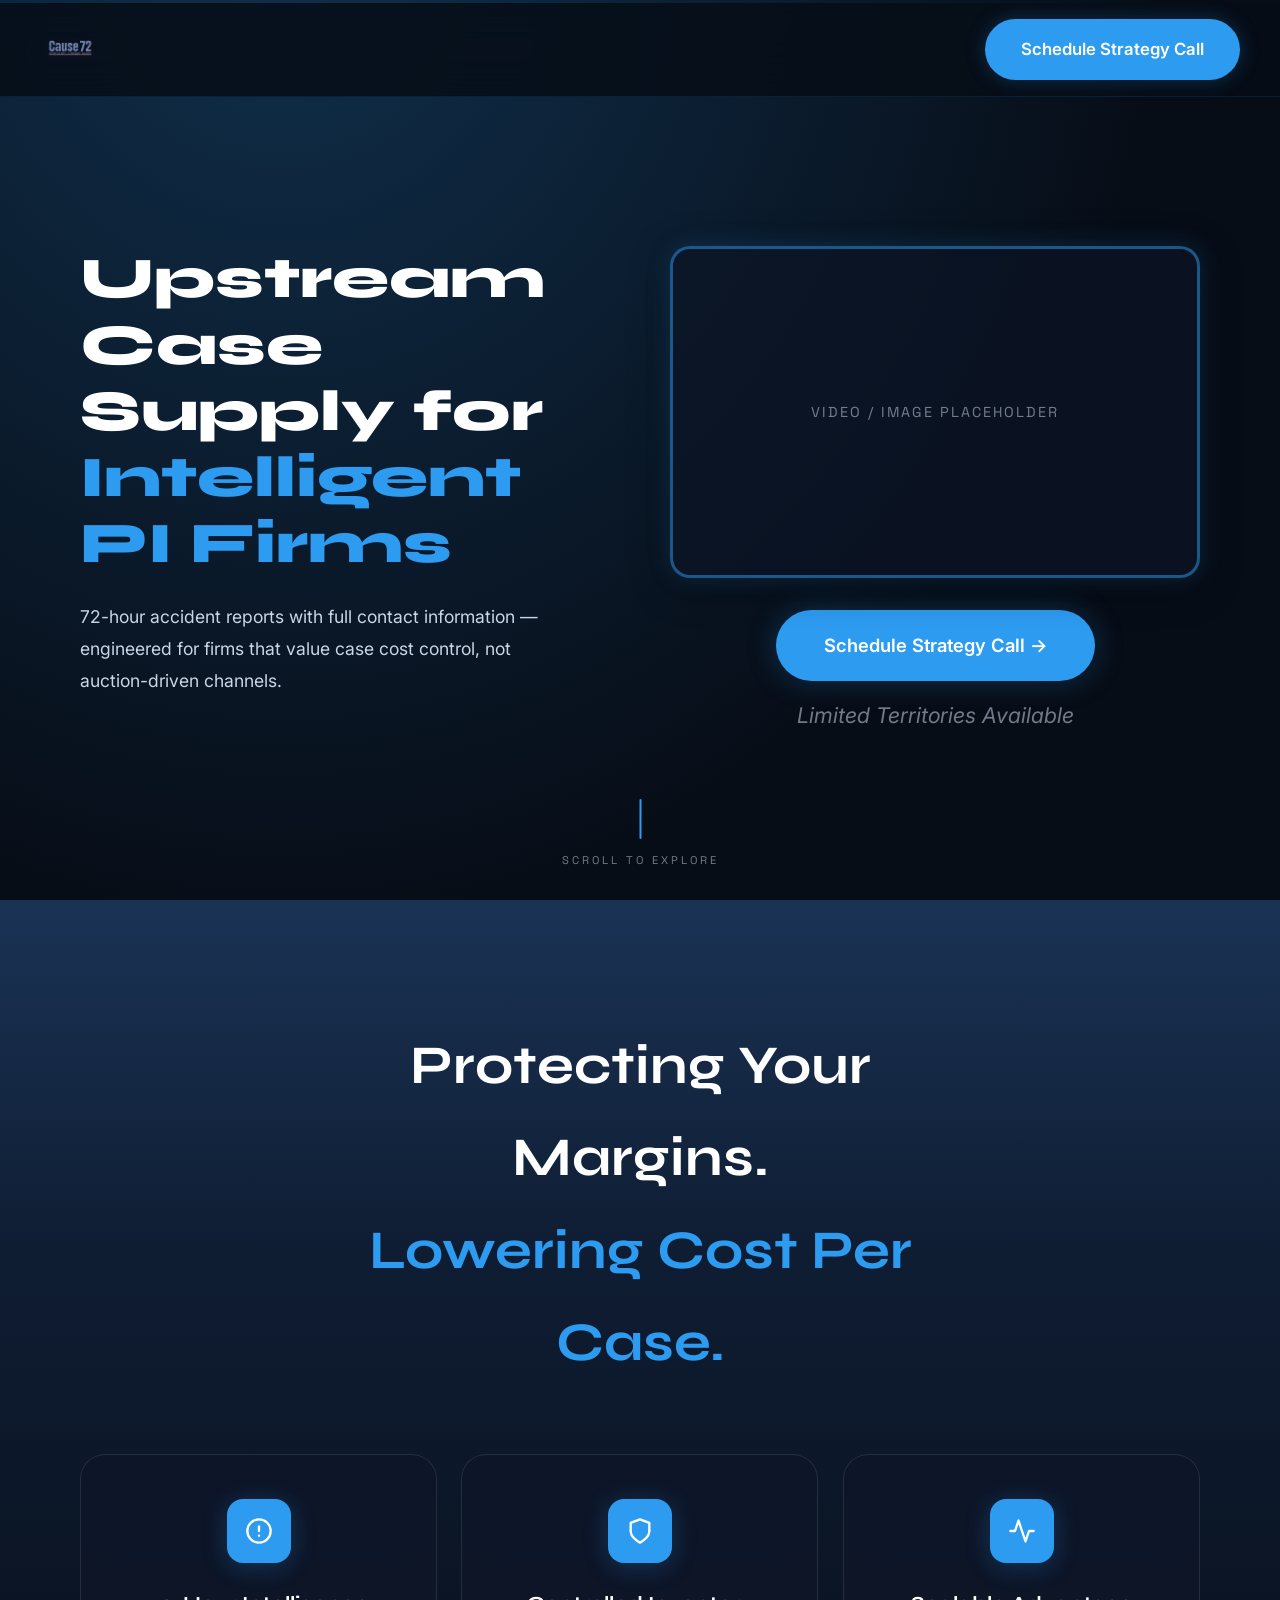
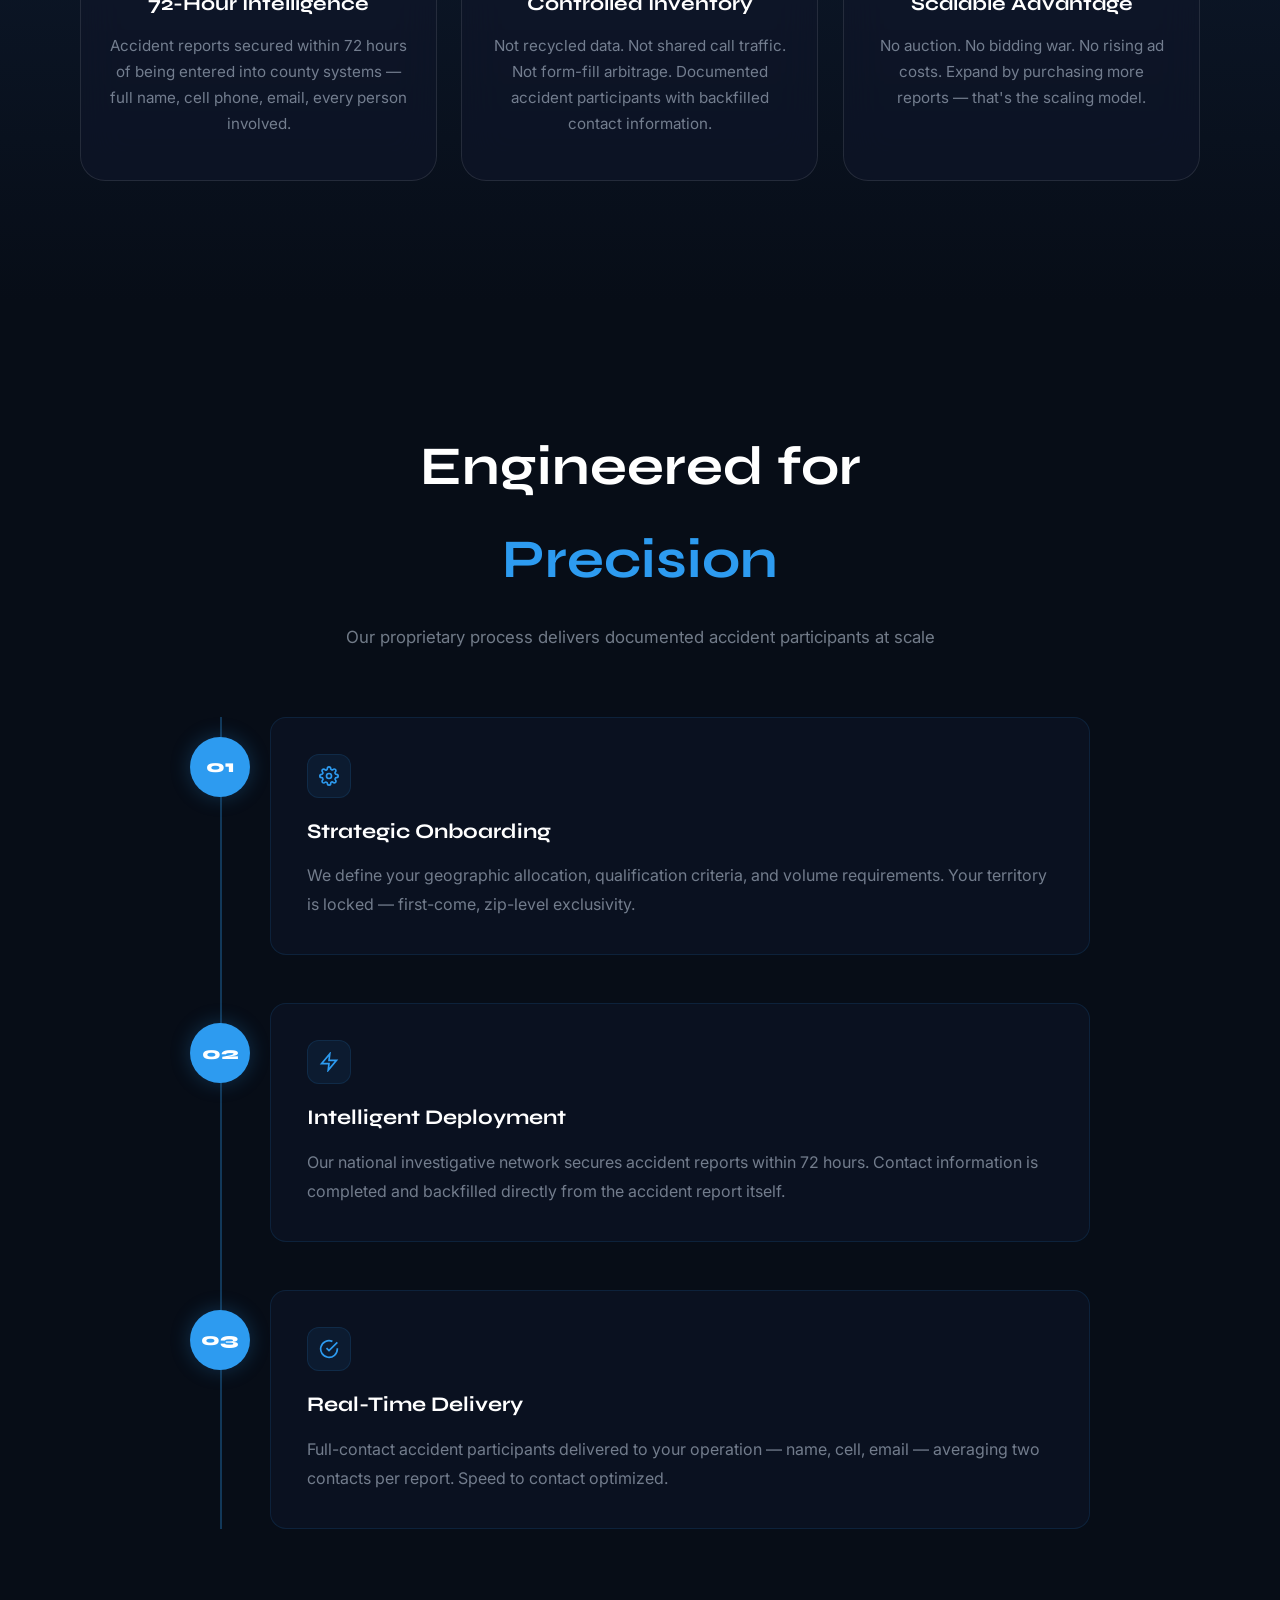
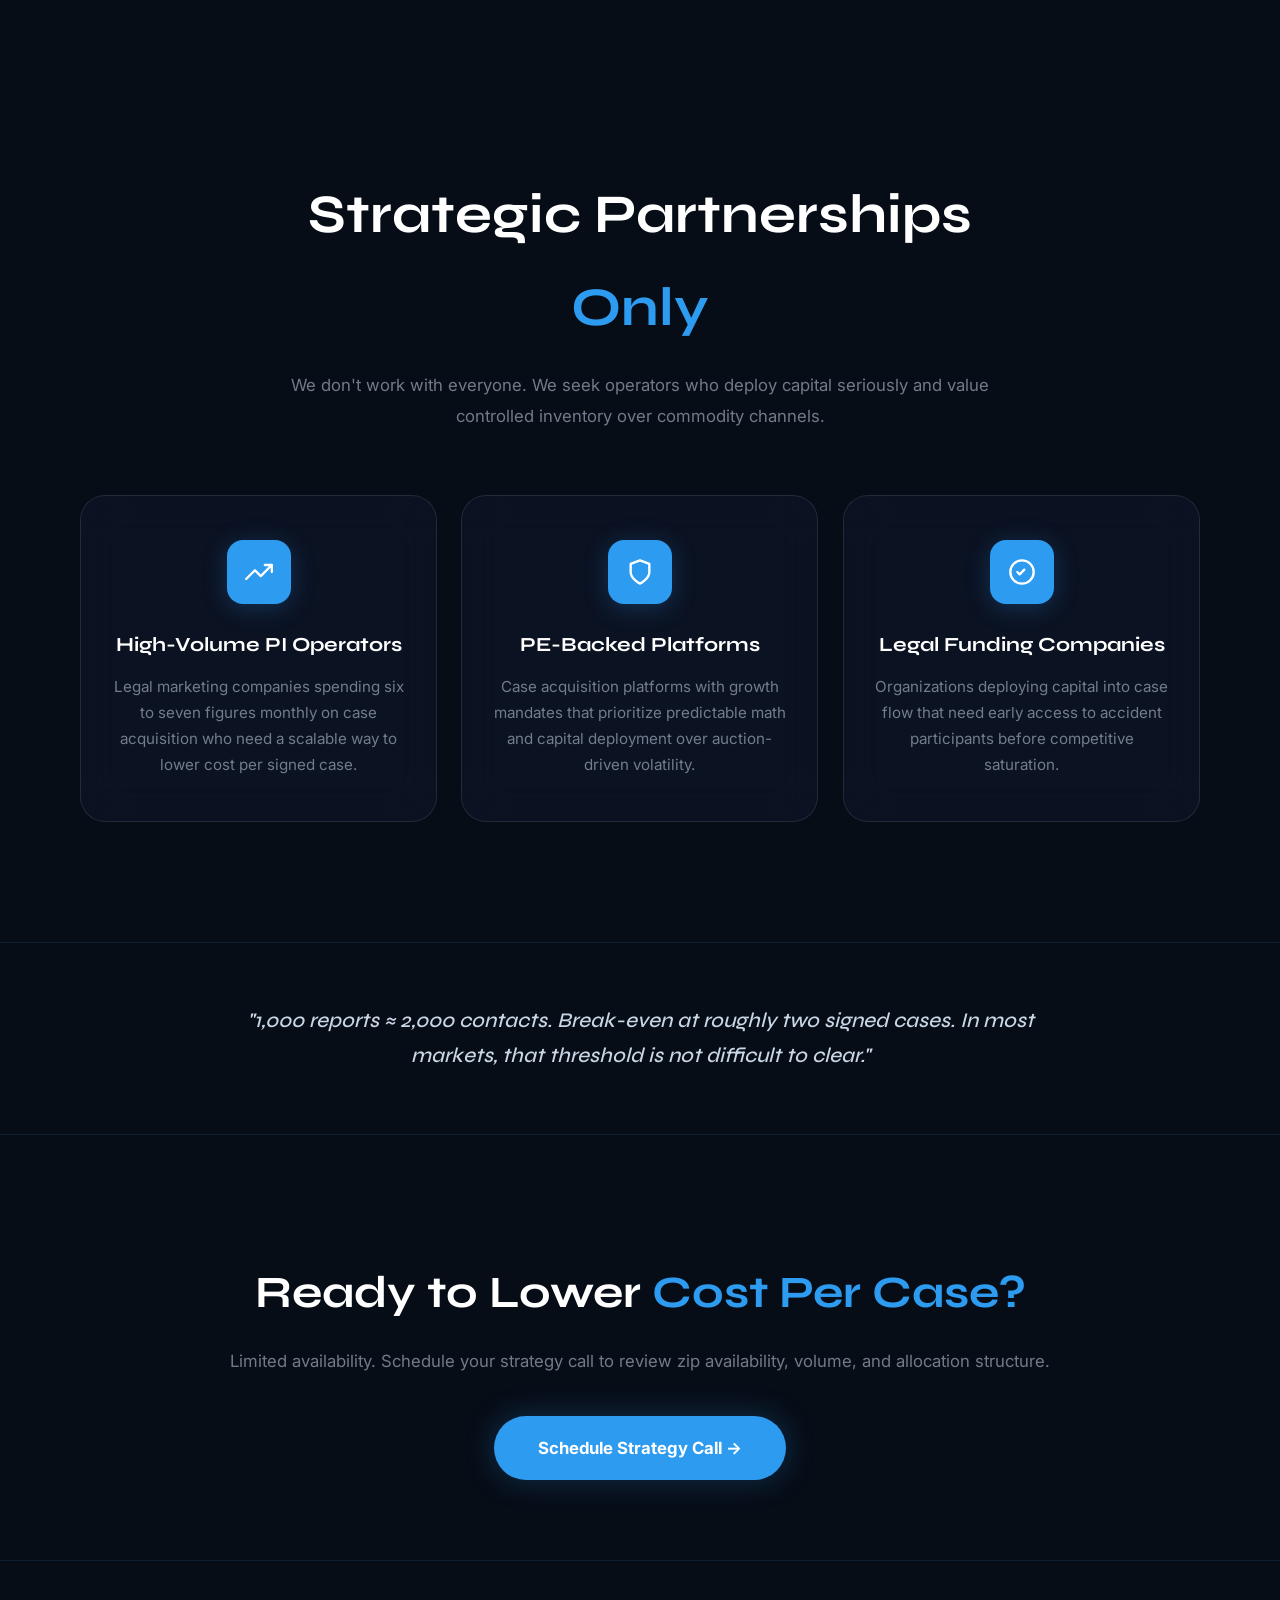
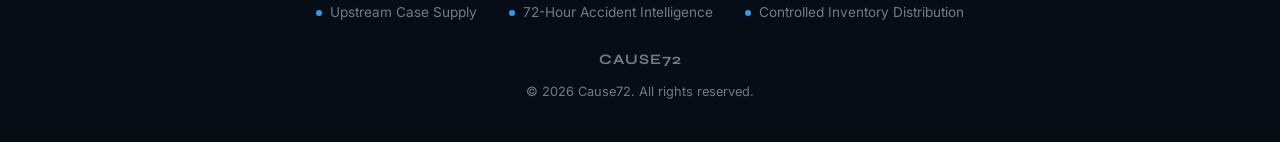
==== index.html @ 2e26ff83 "Fix tilt on all cards: delay RAF until fade-up completes, kill CSS transform transition" ====
<!DOCTYPE html>
<html lang="en">

<head>
    <meta charset="UTF-8">
    <meta name="viewport" content="width=device-width, initial-scale=1.0">
    <title>Cause72 | Upstream Case Supply — 72-Hour Accident Intelligence</title>
    <meta name="description"
        content="Lower your cost per case. Cause72 provides 72-hour accident reports with full contact information at scale for high-volume PI operators.">
    <link rel="preconnect" href="https://fonts.googleapis.com">
    <link rel="preconnect" href="https://fonts.gstatic.com" crossorigin>
    <link rel="stylesheet" href="styles.css?v=20260227c">
</head>

<body>

    <!-- Scroll Progress Bar -->
    <div id="scroll-progress-bar"></div>

    <!-- ═══  NAVIGATION  ═══ -->
    <nav class="navbar">
        <a href="#" class="nav-brand">
            <img src="assets/logo/cause72-logo.png" alt="Cause72">
        </a>
        <a href="#schedule" class="nav-cta-btn">Schedule Strategy Call</a>
    </nav>


    <!-- ═══  HERO  ═══ -->
    <section class="hero">
        <div class="container">
            <div class="hero-grid fade-up">
                <div class="hero-text">
                    <h1>Upstream Case Supply for<br><span class="accent">Intelligent PI Firms</span></h1>
                    <p class="subtitle">
                        72-hour accident reports with full contact information — engineered for firms that value case
                        cost control, not auction-driven channels.
                    </p>
                </div>
                <div class="hero-right">
                    <div class="hero-media">
                        <span class="placeholder-text">Video / Image Placeholder</span>
                    </div>
                    <div style="text-align: center; margin-top: 32px;">
                        <a href="#schedule" class="nav-cta-btn"
                            style="font-size: 1.15rem; padding: 20px 48px; box-shadow: 0 0 30px var(--accent-glow);">Schedule
                            Strategy Call →</a>
                        <p style="margin-top: 16px; font-style: italic; color: var(--text-muted); font-size: 1.35rem;">
                            Limited Territories Available</p>
                    </div>
                </div>
            </div>
        </div>

        <!-- Scroll to Explore -->
        <div class="scroll-indicator">
            <div class="scroll-line"></div>
            <span class="scroll-text">Scroll to explore</span>
        </div>
    </section>


    <!-- ═══  VALUE PROPS — 3 CARDS  ═══ -->
    <div class="fullSection section-gradient">
        <div class="container">
            <div class="section-header fade-up">
                <h2>Protecting Your Margins.<br><span class="accent">Lowering Cost Per Case.</span></h2>
            </div>

            <div class="features-grid">
                <div class="feature-card fade-up">
                    <div class="icon-box">
                        <svg width="28" height="28" viewBox="0 0 24 24" fill="none" stroke="currentColor"
                            stroke-width="2" stroke-linecap="round" stroke-linejoin="round">
                            <circle cx="12" cy="12" r="10" />
                            <line x1="12" y1="8" x2="12" y2="12" />
                            <line x1="12" y1="16" x2="12.01" y2="16" />
                        </svg>
                    </div>
                    <h3>72-Hour Intelligence</h3>
                    <p>Accident reports secured within 72 hours of being entered into county systems — full name, cell
                        phone, email, every person involved.</p>
                </div>
                <div class="feature-card fade-up">
                    <div class="icon-box">
                        <svg width="28" height="28" viewBox="0 0 24 24" fill="none" stroke="currentColor"
                            stroke-width="2" stroke-linecap="round" stroke-linejoin="round">
                            <path d="M12 22s8-4 8-10V5l-8-3-8 3v7c0 6 8 10 8 10z" />
                        </svg>
                    </div>
                    <h3>Controlled Inventory</h3>
                    <p>Not recycled data. Not shared call traffic. Not form-fill arbitrage. Documented accident
                        participants with backfilled contact information.</p>
                </div>
                <div class="feature-card fade-up">
                    <div class="icon-box">
                        <svg width="28" height="28" viewBox="0 0 24 24" fill="none" stroke="currentColor"
                            stroke-width="2" stroke-linecap="round" stroke-linejoin="round">
                            <polyline points="22 12 18 12 15 21 9 3 6 12 2 12" />
                        </svg>
                    </div>
                    <h3>Scalable Advantage</h3>
                    <p>No auction. No bidding war. No rising ad costs. Expand by purchasing more reports — that's the
                        scaling model.</p>
                </div>
            </div>
        </div>
    </div>


    <!-- ═══  PROCESS TIMELINE  ═══ -->
    <div class="fullSection">
        <div class="container">
            <div class="section-header fade-up">
                <h2>Engineered for <span class="accent">Precision</span></h2>
                <p>Our proprietary process delivers documented accident participants at scale</p>
            </div>

            <div class="process-timeline">
                <div class="process-step fade-up">
                    <div class="step-number">01</div>
                    <div class="step-card">
                        <div class="step-icon">
                            <svg width="20" height="20" viewBox="0 0 24 24" fill="none" stroke="currentColor"
                                stroke-width="2">
                                <circle cx="12" cy="12" r="3" />
                                <path
                                    d="M19.4 15a1.65 1.65 0 0 0 .33 1.82l.06.06a2 2 0 0 1 0 2.83 2 2 0 0 1-2.83 0l-.06-.06a1.65 1.65 0 0 0-1.82-.33 1.65 1.65 0 0 0-1 1.51V21a2 2 0 0 1-2 2 2 2 0 0 1-2-2v-.09A1.65 1.65 0 0 0 9 19.4a1.65 1.65 0 0 0-1.82.33l-.06.06a2 2 0 0 1-2.83 0 2 2 0 0 1 0-2.83l.06-.06A1.65 1.65 0 0 0 4.68 15a1.65 1.65 0 0 0-1.51-1H3a2 2 0 0 1-2-2 2 2 0 0 1 2-2h.09A1.65 1.65 0 0 0 4.6 9a1.65 1.65 0 0 0-.33-1.82l-.06-.06a2 2 0 0 1 0-2.83 2 2 0 0 1 2.83 0l.06.06A1.65 1.65 0 0 0 9 4.68a1.65 1.65 0 0 0 1-1.51V3a2 2 0 0 1 2-2 2 2 0 0 1 2 2v.09a1.65 1.65 0 0 0 1 1.51 1.65 1.65 0 0 0 1.82-.33l.06-.06a2 2 0 0 1 2.83 0 2 2 0 0 1 0 2.83l-.06.06a1.65 1.65 0 0 0-.33 1.82V9a1.65 1.65 0 0 0 1.51 1H21a2 2 0 0 1 2 2 2 2 0 0 1-2 2h-.09a1.65 1.65 0 0 0-1.51 1z" />
                            </svg>
                        </div>
                        <h3>Strategic Onboarding</h3>
                        <p>We define your geographic allocation, qualification criteria, and volume requirements. Your
                            territory is locked — first-come, zip-level exclusivity.</p>
                    </div>
                </div>

                <div class="process-step fade-up">
                    <div class="step-number">02</div>
                    <div class="step-card">
                        <div class="step-icon">
                            <svg width="20" height="20" viewBox="0 0 24 24" fill="none" stroke="currentColor"
                                stroke-width="2">
                                <polygon points="13 2 3 14 12 14 11 22 21 10 12 10 13 2" />
                            </svg>
                        </div>
                        <h3>Intelligent Deployment</h3>
                        <p>Our national investigative network secures accident reports within 72 hours. Contact
                            information is completed and backfilled directly from the accident report itself.</p>
                    </div>
                </div>

                <div class="process-step fade-up">
                    <div class="step-number">03</div>
                    <div class="step-card">
                        <div class="step-icon">
                            <svg width="20" height="20" viewBox="0 0 24 24" fill="none" stroke="currentColor"
                                stroke-width="2">
                                <path d="M22 11.08V12a10 10 0 1 1-5.93-9.14" />
                                <polyline points="22 4 12 14.01 9 11.01" />
                            </svg>
                        </div>
                        <h3>Real-Time Delivery</h3>
                        <p>Full-contact accident participants delivered to your operation — name, cell, email —
                            averaging two contacts per report. Speed to contact optimized.</p>
                    </div>
                </div>
            </div>
        </div>
    </div>


    <!-- ═══  WHO THIS IS FOR — 3 CARDS  ═══ -->
    <div class="fullSection">
        <div class="container">
            <div class="section-header fade-up">
                <h2>Strategic Partnerships <span class="accent">Only</span></h2>
                <p>We don't work with everyone. We seek operators who deploy capital seriously and value controlled
                    inventory over commodity channels.</p>
            </div>

            <div class="partners-grid">
                <div class="feature-card fade-up">
                    <div class="icon-box">
                        <svg width="28" height="28" viewBox="0 0 24 24" fill="none" stroke="currentColor"
                            stroke-width="2" stroke-linecap="round" stroke-linejoin="round">
                            <polyline points="23 6 13.5 15.5 8.5 10.5 1 18" />
                            <polyline points="17 6 23 6 23 12" />
                        </svg>
                    </div>
                    <h3>High-Volume PI Operators</h3>
                    <p>Legal marketing companies spending six to seven figures monthly on case acquisition who need a
                        scalable way to lower cost per signed case.</p>
                </div>
                <div class="feature-card fade-up">
                    <div class="icon-box">
                        <svg width="28" height="28" viewBox="0 0 24 24" fill="none" stroke="currentColor"
                            stroke-width="2" stroke-linecap="round" stroke-linejoin="round">
                            <path d="M12 22s8-4 8-10V5l-8-3-8 3v7c0 6 8 10 8 10z" />
                        </svg>
                    </div>
                    <h3>PE-Backed Platforms</h3>
                    <p>Case acquisition platforms with growth mandates that prioritize predictable math and capital
                        deployment over auction-driven volatility.</p>
                </div>
                <div class="feature-card fade-up">
                    <div class="icon-box">
                        <svg width="28" height="28" viewBox="0 0 24 24" fill="none" stroke="currentColor"
                            stroke-width="2" stroke-linecap="round" stroke-linejoin="round">
                            <circle cx="12" cy="12" r="10" />
                            <path d="M8 12l2 2 4-4" />
                        </svg>
                    </div>
                    <h3>Legal Funding Companies</h3>
                    <p>Organizations deploying capital into case flow that need early access to accident participants
                        before competitive saturation.</p>
                </div>
            </div>
        </div>
    </div>


    <!-- ═══  SOCIAL PROOF BAR  ═══ -->
    <div class="proof-bar">
        <div class="container">
            <p class="quote fade-up">"1,000 reports ≈ 2,000 contacts. Break-even at roughly two signed cases. In most
                markets, that threshold is not difficult to clear."</p>
        </div>
    </div>


    <!-- ═══  CTA SECTION  ═══ -->
    <section class="cta-section" id="schedule">
        <div class="container">
            <h2 class="fade-up">Ready to Lower <span class="accent">Cost Per Case?</span></h2>
            <p class="fade-up">Limited availability. Schedule your strategy call to review zip availability, volume, and
                allocation structure.</p>
            <a href="https://calendly.com/intelligence-cause72" target="_blank" rel="noopener noreferrer"
                class="btn-lg fade-up">Schedule Strategy Call →</a>
        </div>
    </section>


    <!-- ═══  FOOTER  ═══ -->
    <footer class="footer">
        <div class="container">
            <div class="footer-tags">
                <span><span class="dot"></span> Upstream Case Supply</span>
                <span><span class="dot"></span> 72-Hour Accident Intelligence</span>
                <span><span class="dot"></span> Controlled Inventory Distribution</span>
            </div>
            <div class="footer-brand">CAUSE72</div>
            <p class="footer-copy">© 2026 Cause72. All rights reserved.</p>
        </div>
    </footer>


    <!-- ═══  SCRIPTS  ═══ -->
    <script>
        // Scroll progress bar
        window.addEventListener('scroll', () => {
            const bar = document.getElementById('scroll-progress-bar');
            const scrollTop = document.documentElement.scrollTop;
            const docHeight = document.documentElement.scrollHeight - document.documentElement.clientHeight;
            bar.style.width = (scrollTop / docHeight * 100) + '%';
        });

        // Fade-in on scroll
        const observer = new IntersectionObserver((entries) => {
            entries.forEach(entry => {
                if (entry.isIntersecting) {
                    entry.target.classList.add('visible');
                    observer.unobserve(entry.target);
                }
            });
        }, { threshold: 0.1 });

        document.querySelectorAll('.fade-up').forEach(el => observer.observe(el));

        // ═══ OMNIA-STYLE 3D TILT HOVER ═══
        // Only starts after card fade-in completes so CSS transition doesn't fight JS
        function initTilt(card) {
            // Kill CSS transform transition so it doesn't fight the RAF loop
            card.style.transition = 'box-shadow 0.3s, border-color 0.3s';

            let currentX = 0, currentY = 0, currentScale = 1;
            let targetX = 0, targetY = 0, targetScale = 1;
            const maxTilt = 10;
            const hoverScale = 1.03;
            const easing = 0.08;

            function animate() {
                currentX += (targetX - currentX) * easing;
                currentY += (targetY - currentY) * easing;
                currentScale += (targetScale - currentScale) * easing;
                card.style.transform = `perspective(1000px) rotateX(${currentY}deg) rotateY(${currentX}deg) scale(${currentScale})`;
                requestAnimationFrame(animate);
            }
            animate();

            function setTarget(e) {
                const rect = card.getBoundingClientRect();
                const x = e.clientX - rect.left;
                const y = e.clientY - rect.top;
                targetX = ((x - rect.width / 2) / (rect.width / 2)) * -maxTilt;
                targetY = ((y - rect.height / 2) / (rect.height / 2)) * maxTilt;
            }

            card.addEventListener('mouseenter', e => {
                card.classList.add('is-hovered');
                targetScale = hoverScale;
                setTarget(e);
            });
            card.addEventListener('mousemove', setTarget);
            card.addEventListener('mouseleave', () => {
                card.classList.remove('is-hovered');
                targetX = 0;
                targetY = 0;
                targetScale = 1;
            });
        }

        // Watch for cards becoming visible, then init tilt
        const tiltObserver = new IntersectionObserver((entries) => {
            entries.forEach(entry => {
                if (entry.isIntersecting) {
                    // Wait for fade-up animation to finish (0.7s), then init tilt
                    setTimeout(() => initTilt(entry.target), 800);
                    tiltObserver.unobserve(entry.target);
                }
            });
        }, { threshold: 0.1 });

        document.querySelectorAll('.feature-card').forEach(card => tiltObserver.observe(card));
    </script>
</body>

</html>
---- styles.css ----
/* ═══════════════════════════════════════════════════════════
   CAUSE72 V2 — OMNIA-STYLE LAYOUT
   Professional blue palette for attorneys & VC
   ═══════════════════════════════════════════════════════════ */

@import url('https://fonts.googleapis.com/css2?family=Inter:wght@300;400;500;600;700&family=Space+Grotesk:wght@400;500;600;700&family=Syne:wght@400;500;600;700;800&display=swap');

*,
*::before,
*::after {
    box-sizing: border-box;
    margin: 0;
    padding: 0;
}

:root {
    --bg-primary: #070d17;
    --bg-secondary: #0c1525;
    --bg-card: rgba(12, 21, 37, 0.7);
    --accent: #2d9bf0;
    --accent-glow: rgba(45, 155, 240, 0.25);
    --accent-soft: rgba(45, 155, 240, 0.08);
    --white: #ffffff;
    --text: #c8d6e5;
    --text-muted: rgba(200, 214, 229, 0.55);
    --border: rgba(45, 155, 240, 0.12);
    --border-hover: rgba(45, 155, 240, 0.3);
    --headlinefont: 'Syne', 'Space Grotesk', sans-serif;
    --contentfont: 'Inter', system-ui, sans-serif;
    --spacefont: 'Space Grotesk', sans-serif;
}

html {
    scroll-behavior: smooth;
}

body {
    font-family: var(--contentfont);
    background: var(--bg-primary);
    color: var(--text);
    line-height: 1.7;
    -webkit-font-smoothing: antialiased;
    overflow-x: hidden;
}

a {
    color: var(--accent);
    text-decoration: none;
    transition: all 0.3s;
}

img {
    max-width: 100%;
    display: block;
}

.container {
    max-width: 1200px;
    margin: 0 auto;
    padding: 0 40px;
}

/* ═══  SCROLL PROGRESS BAR  ═══ */
#scroll-progress-bar {
    position: fixed;
    top: 0;
    left: 0;
    width: 0%;
    height: 3px;
    background: linear-gradient(90deg, var(--accent), #64b5f6);
    z-index: 10001;
    transition: width 0.1s linear;
}

/* ═══  NAVIGATION  ═══ */
.navbar {
    position: fixed;
    top: 3px;
    left: 0;
    right: 0;
    z-index: 10000;
    display: flex;
    align-items: center;
    justify-content: space-between;
    padding: 16px 40px;
    background: rgba(7, 13, 23, 0.85);
    backdrop-filter: blur(20px);
    -webkit-backdrop-filter: blur(20px);
    border-bottom: 1px solid var(--border);
}

.nav-brand {
    display: flex;
    align-items: center;
    gap: 12px;
    font-family: var(--spacefont);
    font-weight: 600;
    font-size: 1.15rem;
    color: var(--white);
}

.nav-brand img {
    height: 60px;
    width: auto;
    filter: brightness(2.5) contrast(0.9);
}

.nav-cta-btn {
    display: inline-flex;
    align-items: center;
    gap: 8px;
    padding: 16px 36px;
    border-radius: 50px;
    background: var(--accent);
    color: var(--white);
    font-family: var(--contentfont);
    font-weight: 600;
    font-size: 1.05rem;
    border: none;
    cursor: pointer;
    transition: all 0.3s;
    box-shadow: 0 0 20px var(--accent-glow);
}

.nav-cta-btn:hover {
    transform: translateY(-1px);
    box-shadow: 0 4px 30px var(--accent-glow);
    color: var(--white);
}

/* ═══  HERO  ═══ */
.hero {
    min-height: 100vh;
    display: flex;
    align-items: center;
    padding: 160px 0 80px;
    position: relative;
    overflow: hidden;
}

.hero::before {
    content: '';
    position: absolute;
    top: -50%;
    left: -20%;
    width: 140%;
    height: 200%;
    background: radial-gradient(ellipse at 30% 20%, var(--accent-glow) 0%, transparent 50%);
    pointer-events: none;
}

.hero-grid {
    display: grid;
    grid-template-columns: 1fr 1fr;
    gap: 60px;
    align-items: start;
    position: relative;
    z-index: 2;
}

.hero-text h1 {
    font-family: var(--headlinefont);
    font-size: clamp(2.4rem, 4.5vw, 3.6rem);
    font-weight: 800;
    line-height: 1.15;
    color: var(--white);
    margin-bottom: 24px;
}

.hero-text h1 .accent {
    color: var(--accent);
}

.hero-text .subtitle {
    font-size: 1.1rem;
    color: var(--text);
    line-height: 1.8;
    margin-bottom: 36px;
    max-width: 500px;
}

.hero-cta-area {
    display: flex;
    flex-direction: column;
    align-items: flex-start;
    gap: 12px;
}

.hero-cta-area .limited {
    font-style: italic;
    color: var(--text-muted);
    font-size: 0.9rem;
}

.hero-media {
    border-radius: 20px;
    overflow: hidden;
    border: 3px solid rgba(45, 155, 240, 0.5);
    background: var(--bg-card);
    aspect-ratio: 16/10;
    display: flex;
    align-items: center;
    justify-content: center;
    box-shadow: 0 0 25px rgba(45, 155, 240, 0.2), 0 8px 40px rgba(0, 0, 0, 0.4);
    position: relative;
}

.hero-media .placeholder-text {
    font-family: var(--spacefont);
    font-size: 0.9rem;
    color: var(--text-muted);
    text-transform: uppercase;
    letter-spacing: 2px;
}

/* ── Scroll Indicator ── */
.scroll-indicator {
    position: absolute;
    bottom: 30px;
    left: 50%;
    transform: translateX(-50%);
    display: flex;
    flex-direction: column;
    align-items: center;
    gap: 12px;
    z-index: 3;
}

.scroll-indicator .scroll-line {
    width: 2px;
    height: 40px;
    background: var(--accent);
    animation: scrollPulse 2s ease-in-out infinite;
    border-radius: 2px;
}

@keyframes scrollPulse {

    0%,
    100% {
        opacity: 0.2;
        transform: scaleY(0.6);
    }

    50% {
        opacity: 1;
        transform: scaleY(1);
    }
}

.scroll-indicator .scroll-text {
    font-family: var(--spacefont);
    font-size: 0.7rem;
    text-transform: uppercase;
    letter-spacing: 3px;
    color: var(--text-muted);
}

/* ═══  SECTION COMMON  ═══ */
.fullSection {
    padding: 120px 0;
    position: relative;
}

.section-gradient {
    background: linear-gradient(180deg, #1a3355 0%, #0f1d33 35%, var(--bg-primary) 100%);
}

.section-header {
    text-align: center;
    max-width: 700px;
    margin: 0 auto 64px;
}

.section-header h2 {
    font-family: var(--headlinefont);
    font-size: clamp(2.4rem, 4.5vw, 3.4rem);
    font-weight: 700;
    color: var(--white);
    margin-bottom: 16px;
}

.section-header h2 .accent {
    color: var(--accent);
}

.section-header p {
    font-size: 1.05rem;
    color: var(--text-muted);
    line-height: 1.8;
}

/* ═══  FEATURE CARDS — 3-COL  ═══ */
.features-grid {
    display: grid;
    grid-template-columns: repeat(3, 1fr);
    gap: 24px;
}

.feature-card {
    background: rgba(15, 23, 42, 0.6);
    border: 1px solid rgba(255, 255, 255, 0.1);
    border-radius: 25px;
    padding: 44px 28px;
    text-align: center;
    backdrop-filter: blur(20px);
    -webkit-backdrop-filter: blur(20px);
    transform-style: preserve-3d;
    will-change: transform;
    transition: box-shadow 0.3s, border-color 0.3s;
    cursor: pointer;
    position: relative;
    overflow: hidden;
}

.feature-card.is-hovered {
    border-color: rgba(45, 155, 240, 0.5);
    box-shadow: 0 0 40px rgba(45, 155, 240, 0.3), 0 16px 64px rgba(45, 155, 240, 0.2);
}

.feature-card .icon-box {
    width: 64px;
    height: 64px;
    border-radius: 16px;
    background: var(--accent);
    display: flex;
    align-items: center;
    justify-content: center;
    margin: 0 auto 24px;
    font-size: 1.6rem;
    color: var(--white);
    box-shadow: 0 4px 24px var(--accent-glow);
    transition: transform 0.3s, box-shadow 0.3s;
}

.feature-card:hover .icon-box {
    transform: scale(1.1);
    box-shadow: 0 6px 30px var(--accent-glow);
}

.feature-card h3 {
    font-family: var(--headlinefont);
    font-size: 1.25rem;
    font-weight: 700;
    color: var(--white);
    margin-bottom: 12px;
}

.feature-card p {
    font-size: 0.95rem;
    color: var(--text-muted);
    line-height: 1.7;
}

/* ═══  PROCESS TIMELINE  ═══ */
.process-timeline {
    position: relative;
    max-width: 900px;
    margin: 0 auto;
    padding-left: 80px;
}

.process-timeline::before {
    content: '';
    position: absolute;
    left: 30px;
    top: 0;
    bottom: 0;
    width: 2px;
    background: var(--accent);
    opacity: 0.3;
}

.process-step {
    position: relative;
    margin-bottom: 48px;
}

.process-step:last-child {
    margin-bottom: 0;
}

.step-number {
    position: absolute;
    left: -80px;
    top: 20px;
    width: 60px;
    height: 60px;
    border-radius: 50%;
    background: var(--accent);
    display: flex;
    align-items: center;
    justify-content: center;
    font-family: var(--headlinefont);
    font-weight: 800;
    font-size: 1.1rem;
    color: var(--white);
    z-index: 2;
    box-shadow: 0 0 20px var(--accent-glow);
}

.step-card {
    background: var(--bg-card);
    border: 1px solid var(--border);
    border-radius: 16px;
    padding: 36px;
}

.step-card .step-icon {
    width: 44px;
    height: 44px;
    border-radius: 12px;
    background: var(--accent-soft);
    display: flex;
    align-items: center;
    justify-content: center;
    font-size: 1.2rem;
    color: var(--accent);
    margin-bottom: 16px;
    border: 1px solid var(--border);
}

.step-card h3 {
    font-family: var(--headlinefont);
    font-size: 1.3rem;
    font-weight: 700;
    color: var(--white);
    margin-bottom: 12px;
}

.step-card p {
    font-size: 1rem;
    color: var(--text-muted);
    line-height: 1.8;
}

/* ═══  PARTNERS SECTION  ═══ */
.partners-grid {
    display: grid;
    grid-template-columns: repeat(3, 1fr);
    gap: 24px;
}

/* reuses .feature-card styles */

/* ═══  SOCIAL PROOF BAR  ═══ */
.proof-bar {
    padding: 60px 0;
    border-top: 1px solid var(--border);
    border-bottom: 1px solid var(--border);
}

.proof-bar .quote {
    text-align: center;
    font-family: var(--headlinefont);
    font-size: 1.3rem;
    font-weight: 500;
    font-style: italic;
    color: var(--text);
    max-width: 800px;
    margin: 0 auto;
    line-height: 1.7;
}

/* ═══  CTA SECTION  ═══ */
.cta-section {
    padding: 120px 0 80px;
    text-align: center;
}

.cta-section h2 {
    font-family: var(--headlinefont);
    font-size: clamp(2rem, 3.5vw, 2.8rem);
    font-weight: 700;
    color: var(--white);
    margin-bottom: 16px;
}

.cta-section h2 .accent {
    color: var(--accent);
}

.cta-section p {
    color: var(--text-muted);
    font-size: 1.05rem;
    margin-bottom: 40px;
}

.cta-section .btn-lg {
    display: inline-flex;
    align-items: center;
    gap: 8px;
    padding: 18px 44px;
    border-radius: 50px;
    background: var(--accent);
    color: var(--white);
    font-family: var(--contentfont);
    font-weight: 700;
    font-size: 1.05rem;
    border: none;
    cursor: pointer;
    transition: all 0.3s;
    box-shadow: 0 0 30px var(--accent-glow);
}

.cta-section .btn-lg:hover {
    transform: translateY(-2px);
    box-shadow: 0 8px 40px var(--accent-glow);
    color: var(--white);
}

/* ═══  FOOTER  ═══ */
.footer {
    padding: 40px 0;
    border-top: 1px solid var(--border);
    text-align: center;
}

.footer-tags {
    display: flex;
    justify-content: center;
    gap: 32px;
    margin-bottom: 24px;
    flex-wrap: wrap;
}

.footer-tags span {
    display: flex;
    align-items: center;
    gap: 8px;
    font-size: 0.85rem;
    color: var(--text-muted);
}

.footer-tags .dot {
    width: 6px;
    height: 6px;
    border-radius: 50%;
    background: var(--accent);
}

.footer-brand {
    font-family: var(--headlinefont);
    font-weight: 700;
    font-size: 0.9rem;
    color: var(--text-muted);
    letter-spacing: 1px;
    margin-bottom: 8px;
}

.footer-copy {
    font-size: 0.8rem;
    color: var(--text-muted);
}

/* ═══  ANIMATIONS  ═══ */
.fade-up {
    opacity: 0;
    transform: translateY(30px);
    transition: opacity 0.7s ease, transform 0.7s ease;
}

.fade-up.visible {
    opacity: 1;
    transform: translateY(0);
}

/* Once cards are visible, let their own hover work */
.feature-card.fade-up.visible {
    transition: border-color 0.3s ease, transform 0.3s ease, box-shadow 0.3s ease;
}

.feature-card.fade-up.visible:hover {
    transform: translateY(-10px);
    border-color: #2d9bf0;
    box-shadow: 0 0 0 2px #2d9bf0, 0 0 40px rgba(45, 155, 240, 0.4), 0 20px 60px rgba(0, 0, 0, 0.5);
}

/* ═══  RESPONSIVE  ═══ */
@media (max-width: 900px) {
    .hero-grid {
        grid-template-columns: 1fr;
    }

    .hero-media {
        margin-top: 32px;
    }

    .features-grid {
        grid-template-columns: 1fr;
        max-width: 500px;
        margin: 0 auto;
    }

    .partners-grid {
        grid-template-columns: 1fr;
        max-width: 500px;
        margin: 0 auto;
    }

    .process-timeline {
        padding-left: 60px;
    }

    .process-timeline::before {
        left: 18px;
    }

    .step-number {
        left: -60px;
        width: 48px;
        height: 48px;
        font-size: 0.9rem;
    }

    .navbar {
        padding: 12px 20px;
    }

    .container {
        padding: 0 20px;
    }

    .fullSection {
        padding: 80px 0;
    }
}

@media (max-width: 600px) {
    .hero-text h1 {
        font-size: 2rem;
    }

    .section-header h2 {
        font-size: 1.8rem;
    }

    .footer-tags {
        flex-direction: column;
        align-items: center;
        gap: 12px;
    }
}
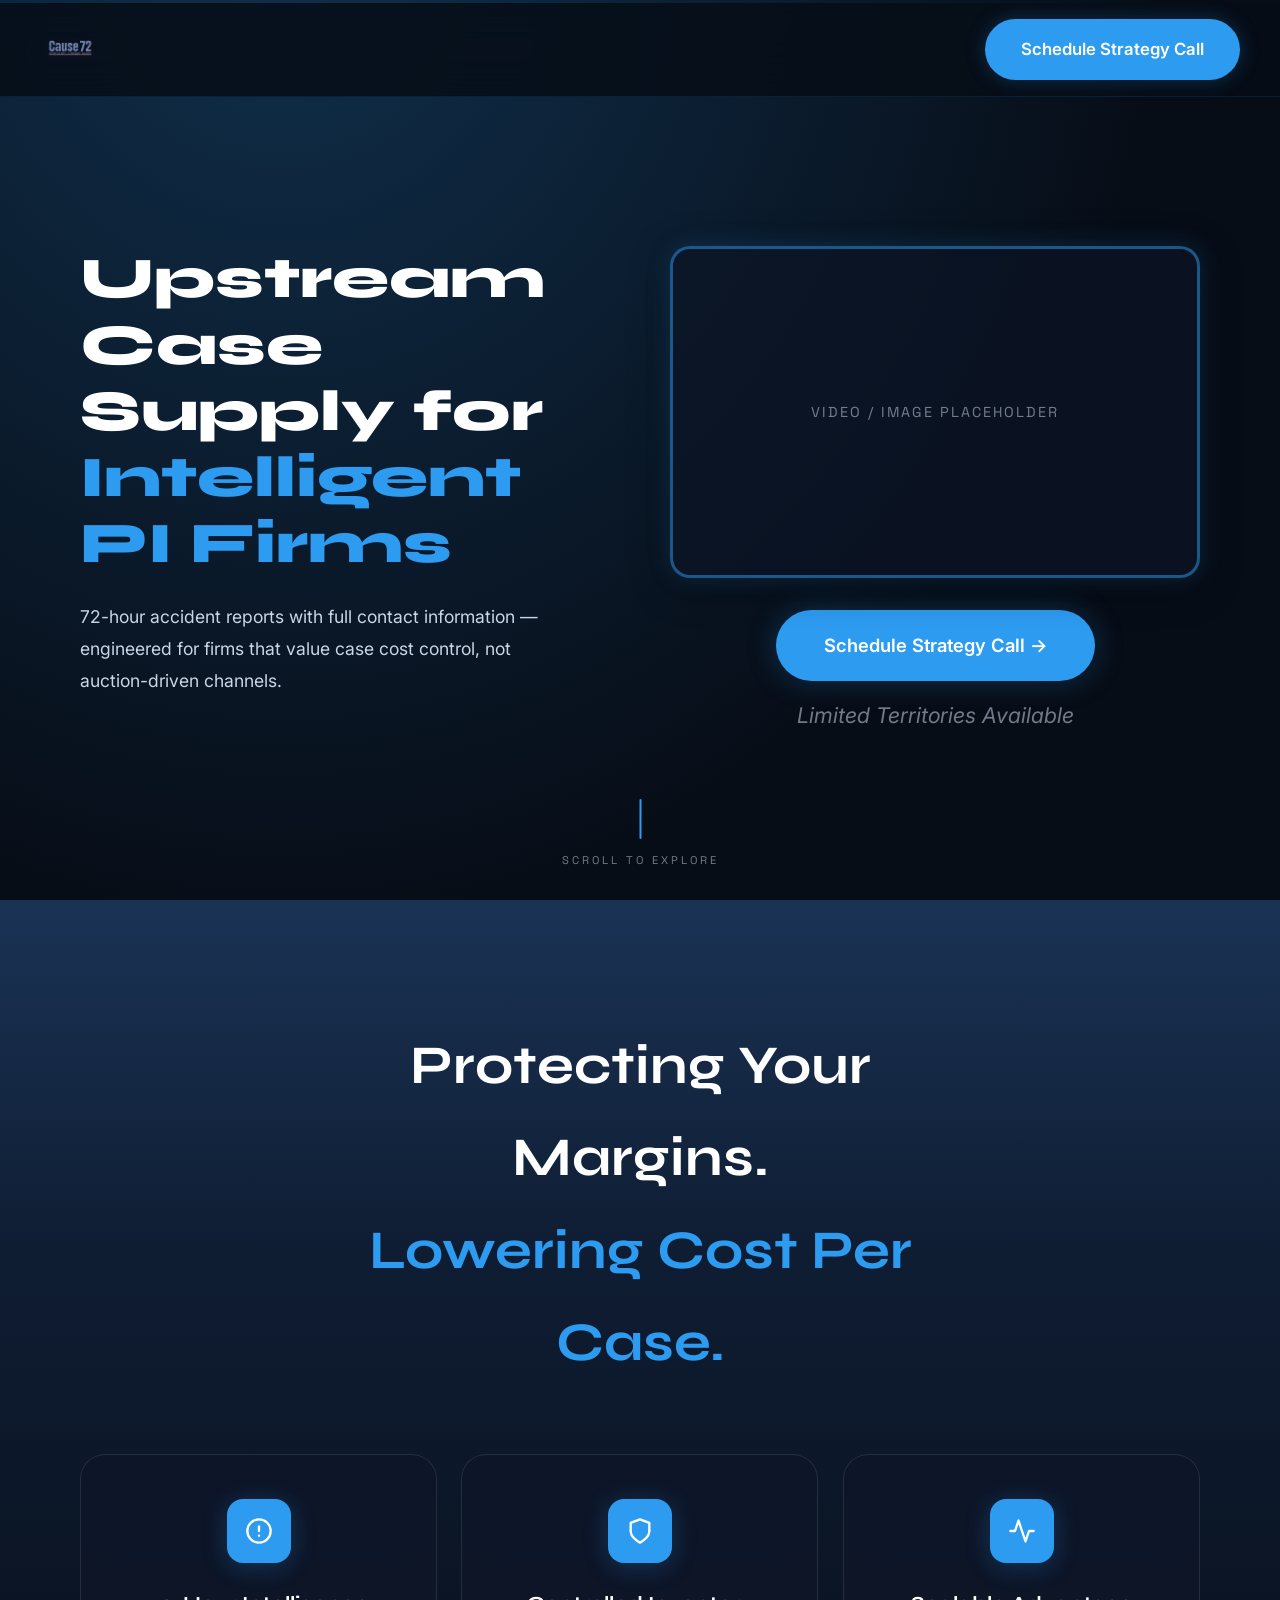
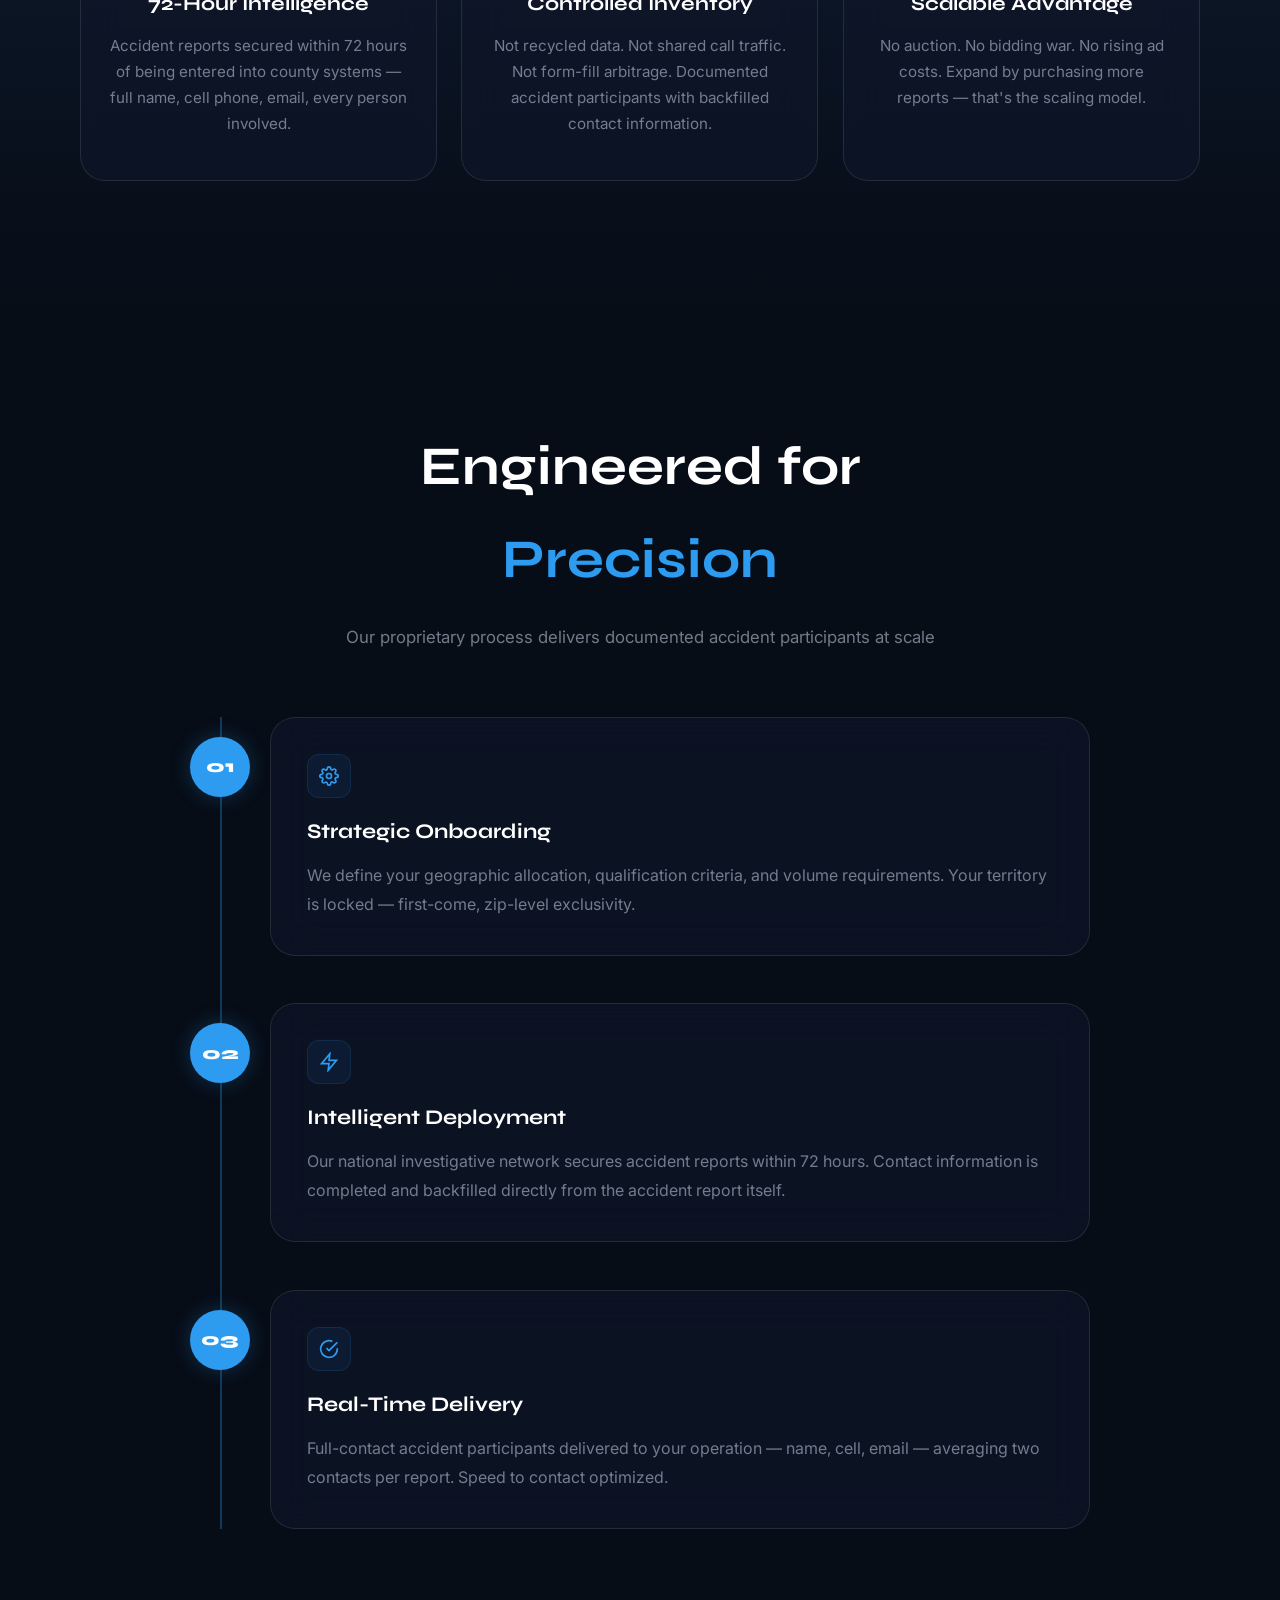
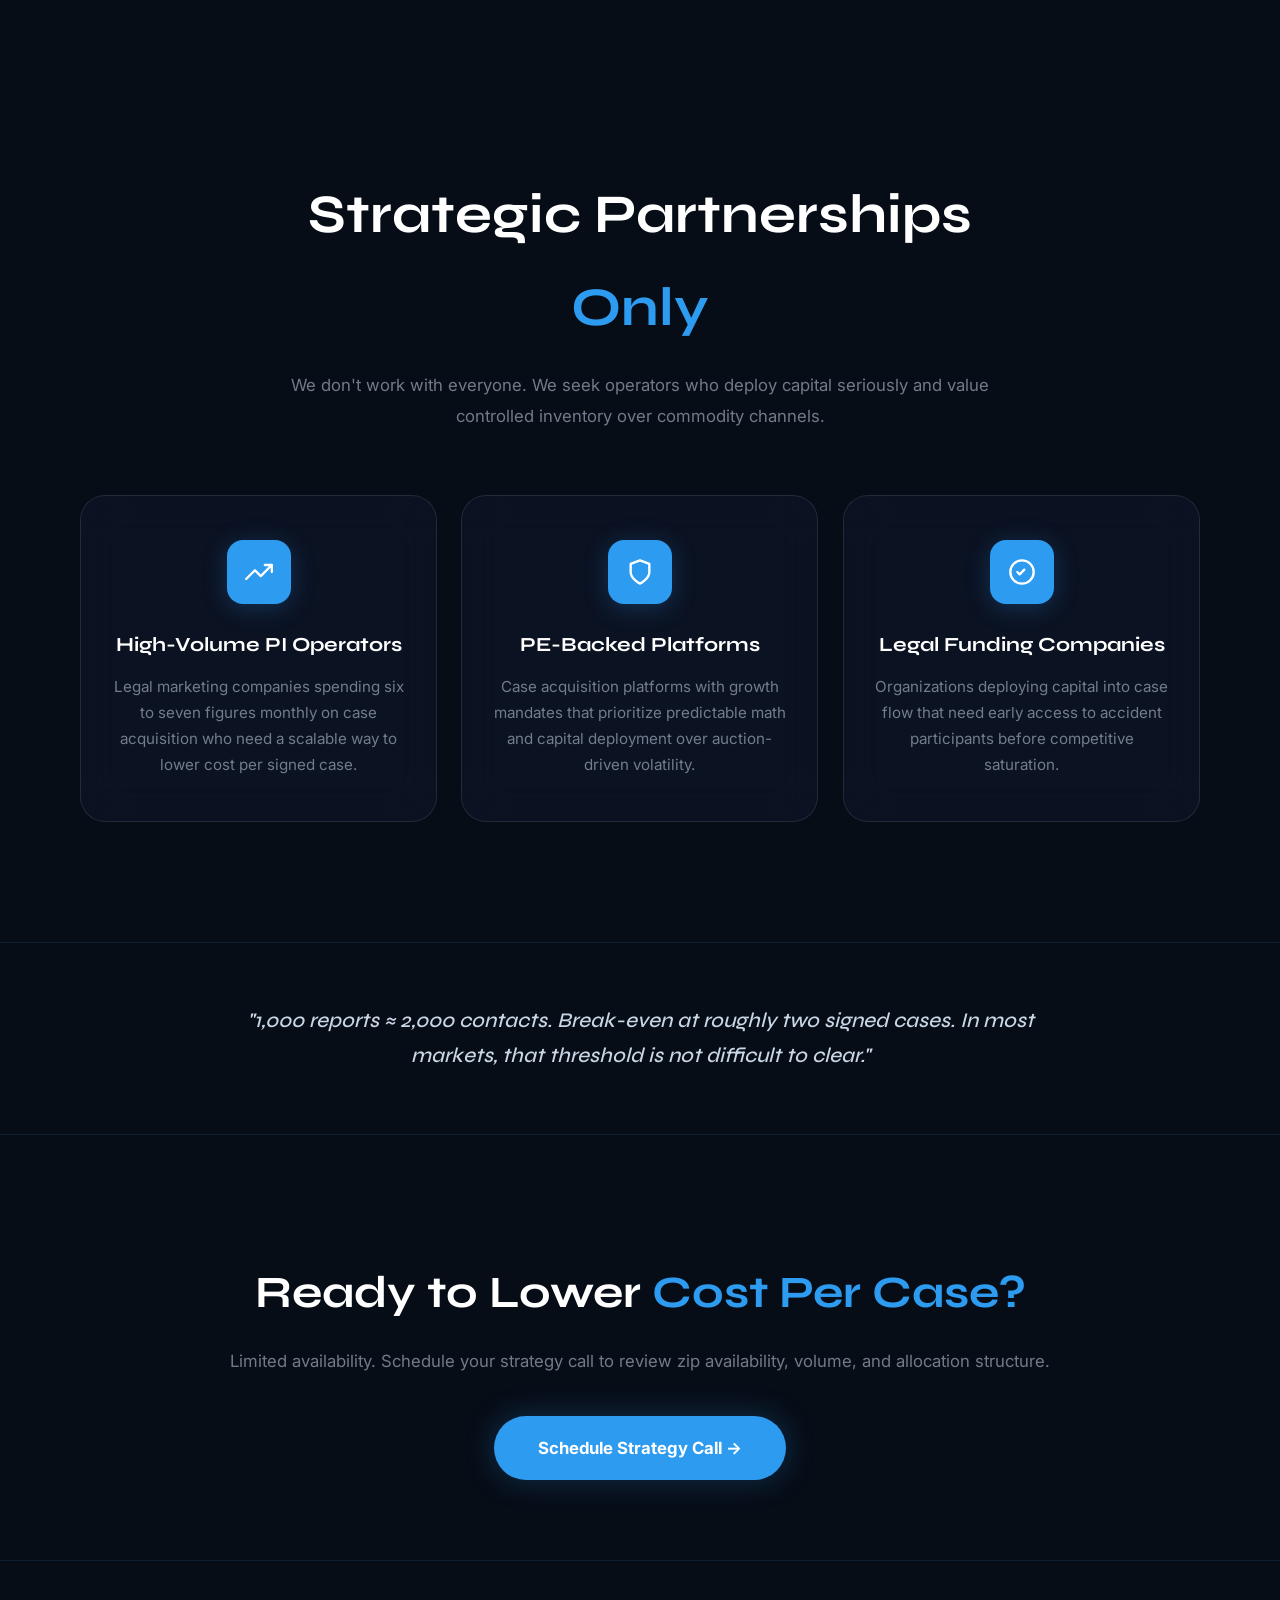
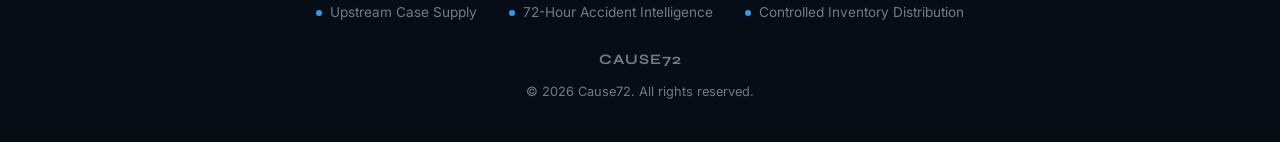
==== commit a33b2dca: "Brighter sky-blue glow, tilt+glow on step-cards, 25px radius on timeline" ====
--- a/index.html
+++ b/index.html
@@ -330,7 +330,7 @@
             });
         }, { threshold: 0.1 });
 
-        document.querySelectorAll('.feature-card').forEach(card => tiltObserver.observe(card));
+        document.querySelectorAll('.feature-card, .step-card').forEach(card => tiltObserver.observe(card));
     </script>
 </body>
 
--- a/styles.css
+++ b/styles.css
@@ -313,9 +313,10 @@
     overflow: hidden;
 }
 
-.feature-card.is-hovered {
-    border-color: rgba(45, 155, 240, 0.5);
-    box-shadow: 0 0 40px rgba(45, 155, 240, 0.3), 0 16px 64px rgba(45, 155, 240, 0.2);
+.feature-card.is-hovered,
+.step-card.is-hovered {
+    border-color: rgba(91, 184, 247, 0.8);
+    box-shadow: 0 0 15px rgba(91, 184, 247, 0.5), 0 0 50px rgba(91, 184, 247, 0.25), 0 16px 64px rgba(45, 155, 240, 0.15);
 }
 
 .feature-card .icon-box {
@@ -400,10 +401,18 @@
 }
 
 .step-card {
-    background: var(--bg-card);
-    border: 1px solid var(--border);
-    border-radius: 16px;
+    background: rgba(15, 23, 42, 0.6);
+    border: 1px solid rgba(255, 255, 255, 0.1);
+    border-radius: 25px;
     padding: 36px;
+    backdrop-filter: blur(20px);
+    -webkit-backdrop-filter: blur(20px);
+    transform-style: preserve-3d;
+    will-change: transform;
+    transition: box-shadow 0.3s, border-color 0.3s;
+    cursor: pointer;
+    position: relative;
+    overflow: hidden;
 }
 
 .step-card .step-icon {
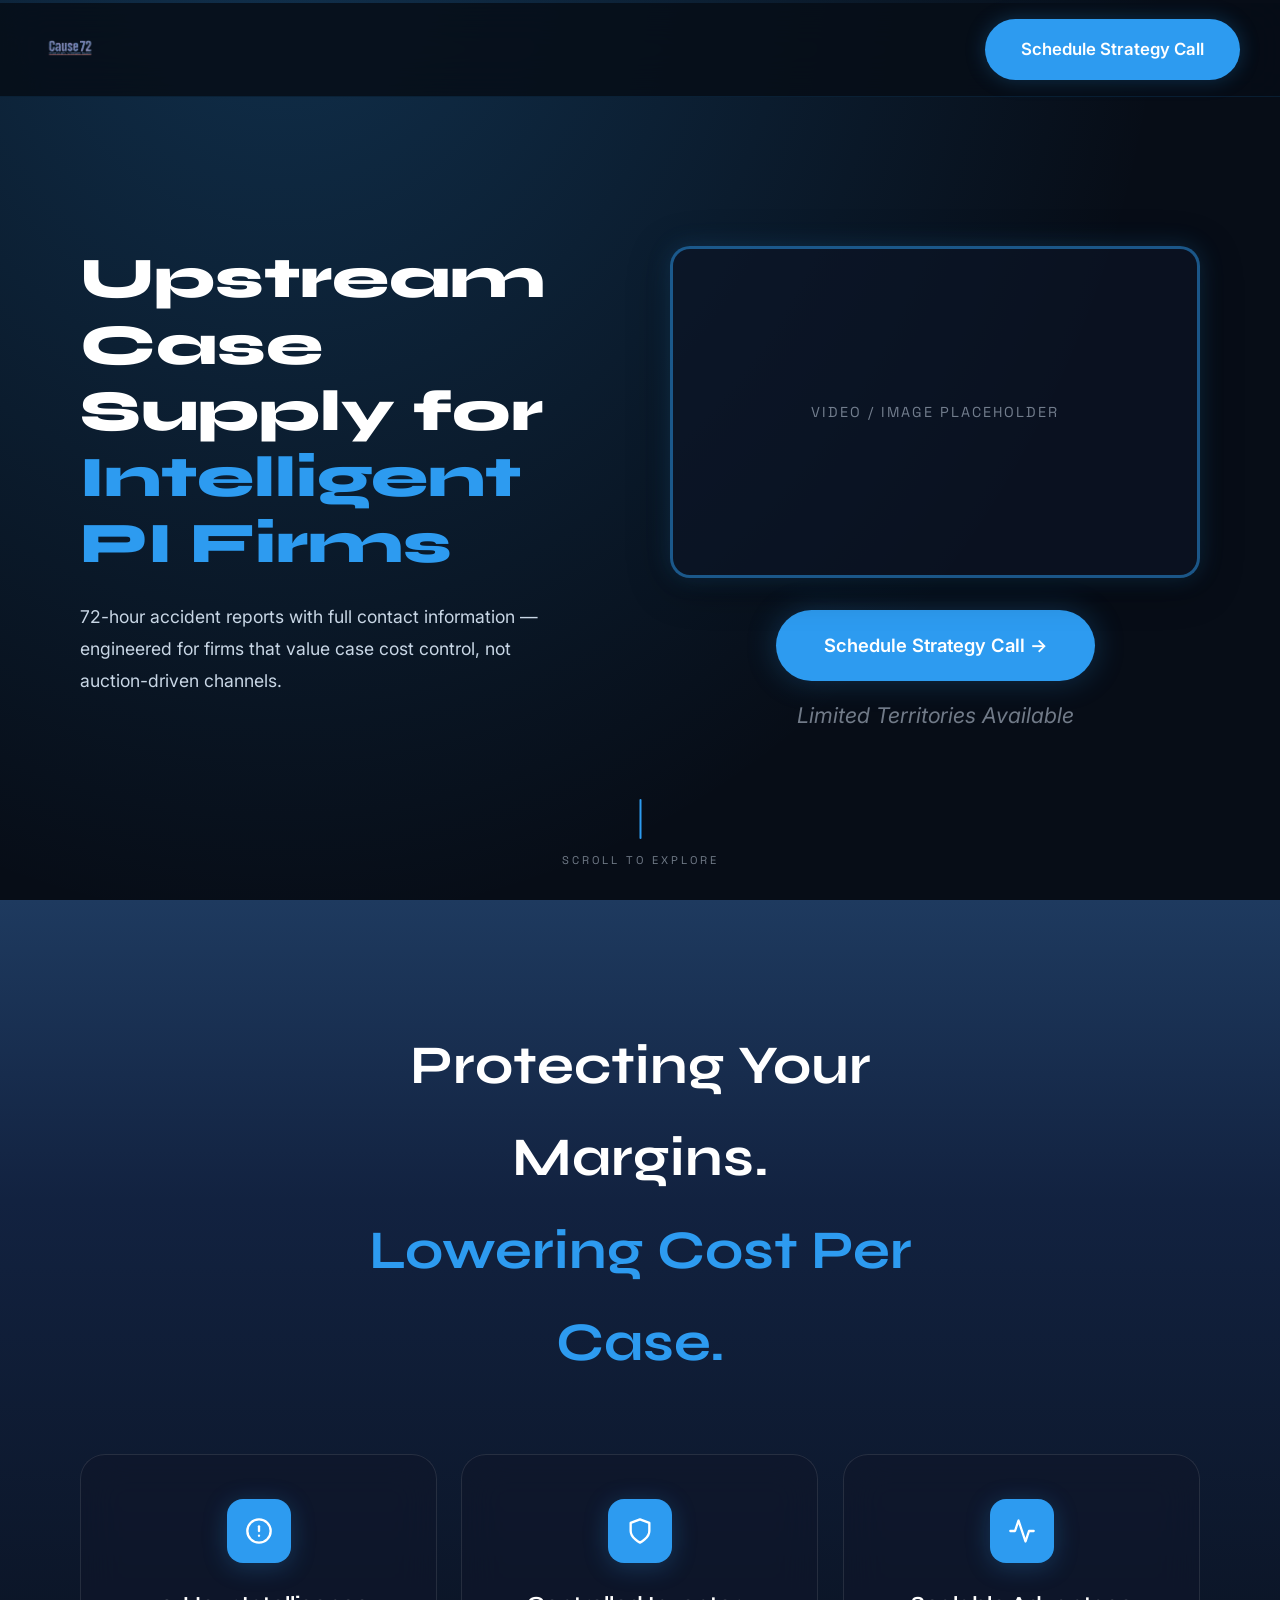
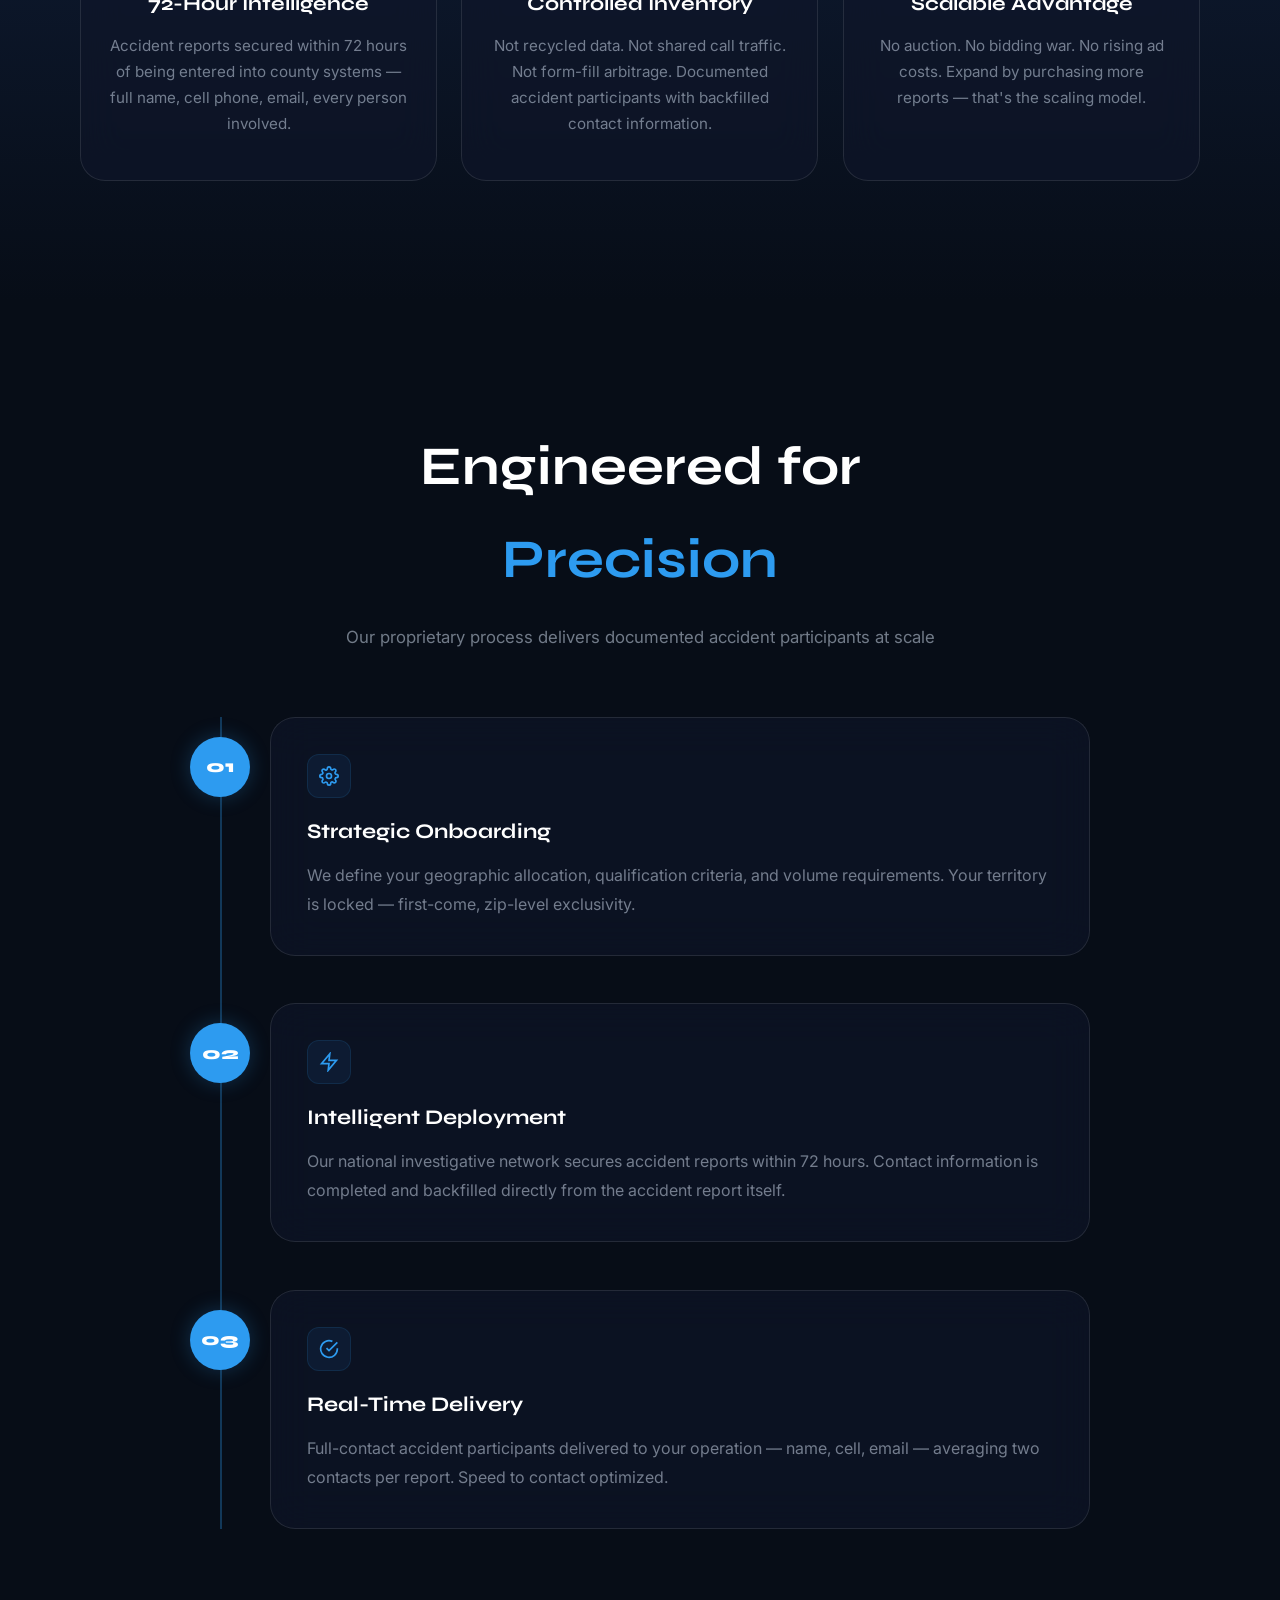
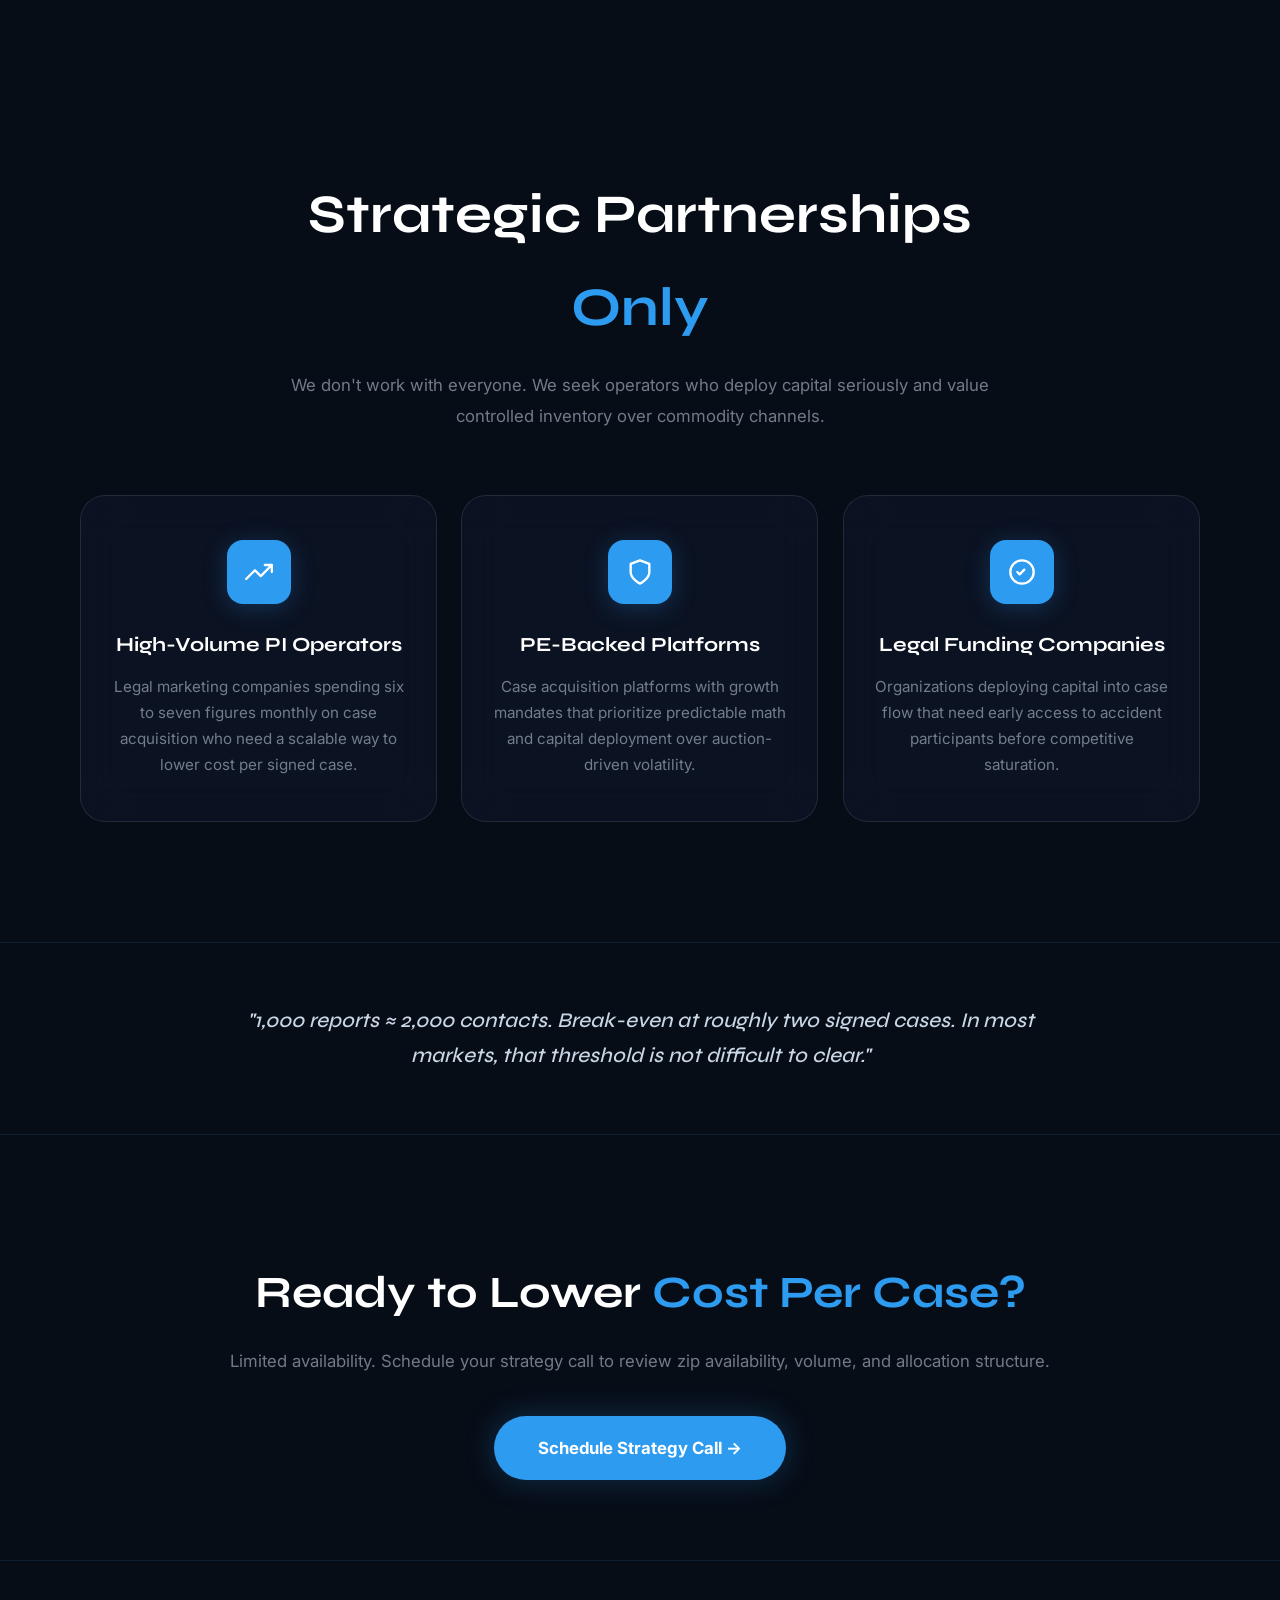
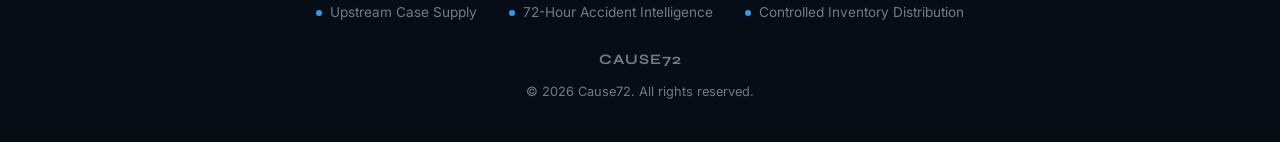
==== commit 17b06390: "Inline gradient: dramatic navy-blue transition between hero and features" ====
--- a/index.html
+++ b/index.html
@@ -61,7 +61,7 @@
 
 
     <!-- ═══  VALUE PROPS — 3 CARDS  ═══ -->
-    <div class="fullSection section-gradient">
+    <div class="fullSection" style="background: linear-gradient(180deg, #1e3a5f 0%, #122240 30%, #070d17 100%);">
         <div class="container">
             <div class="section-header fade-up">
                 <h2>Protecting Your Margins.<br><span class="accent">Lowering Cost Per Case.</span></h2>
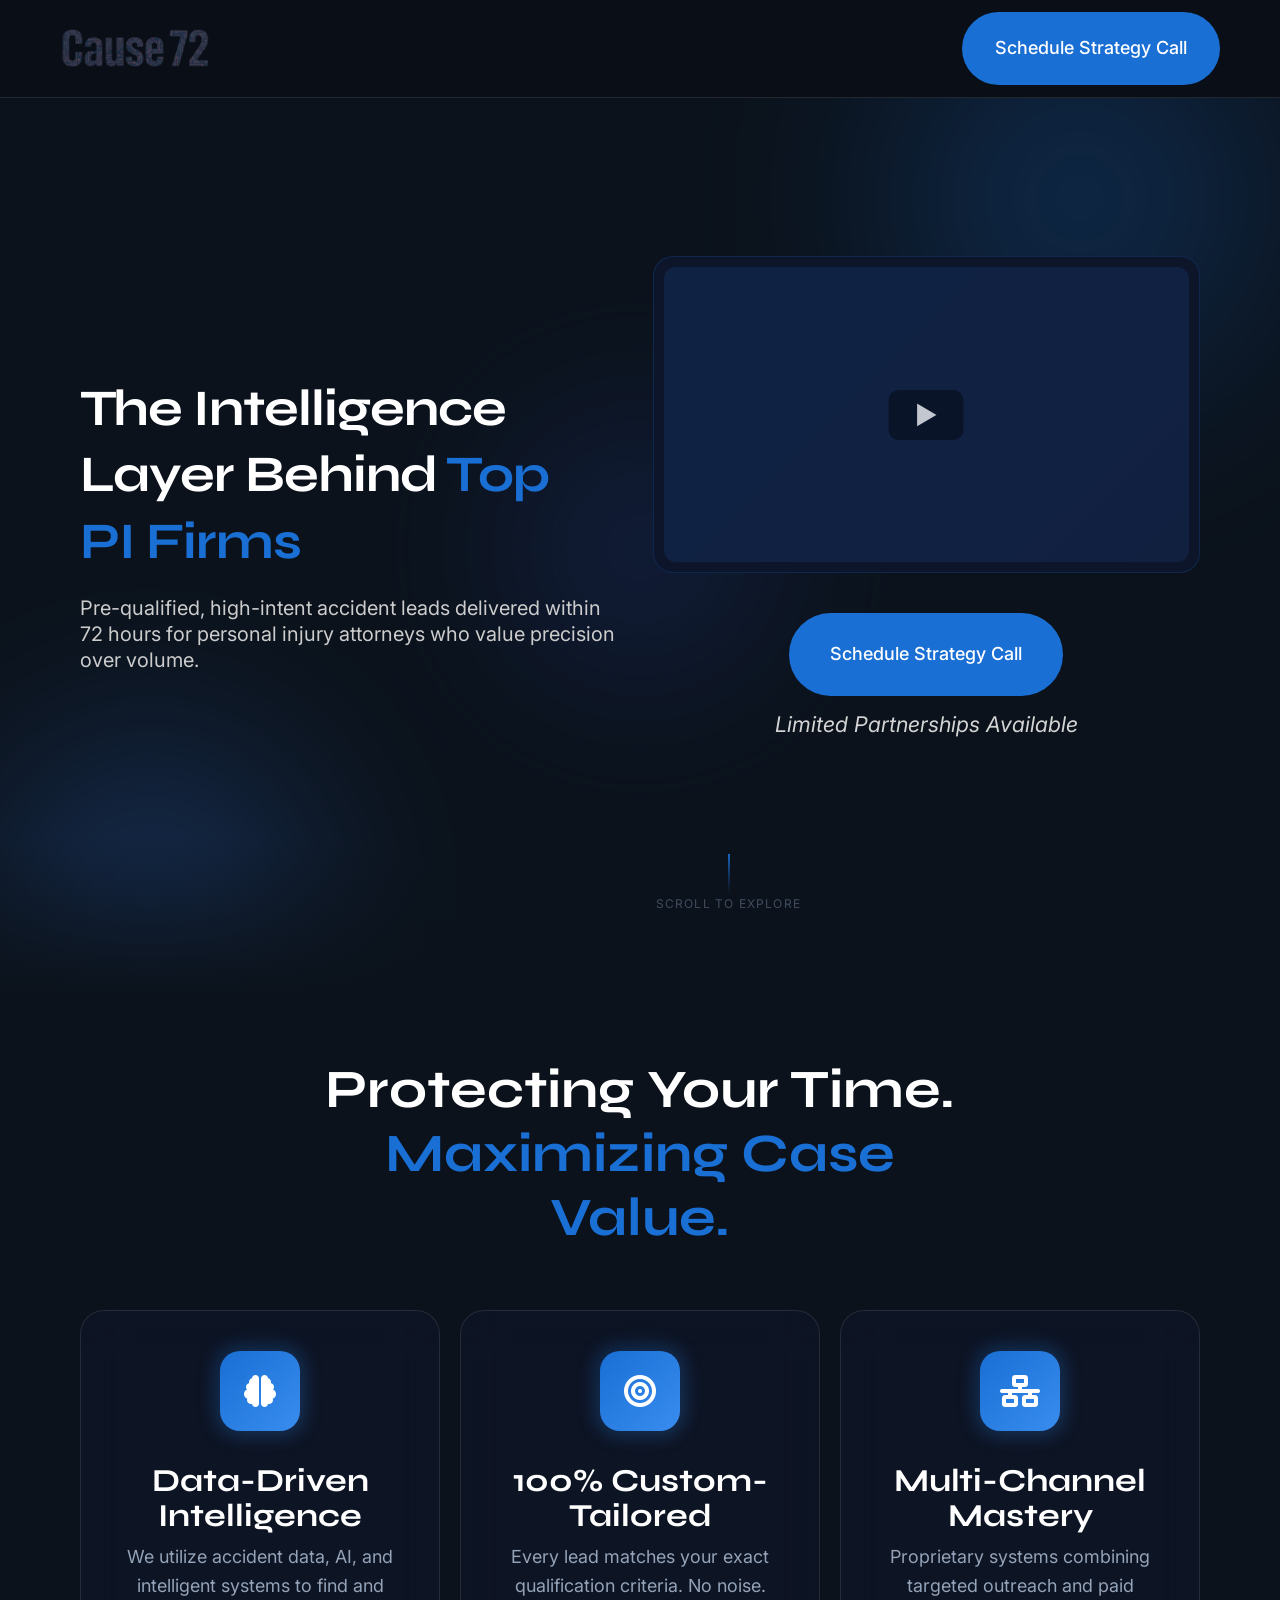
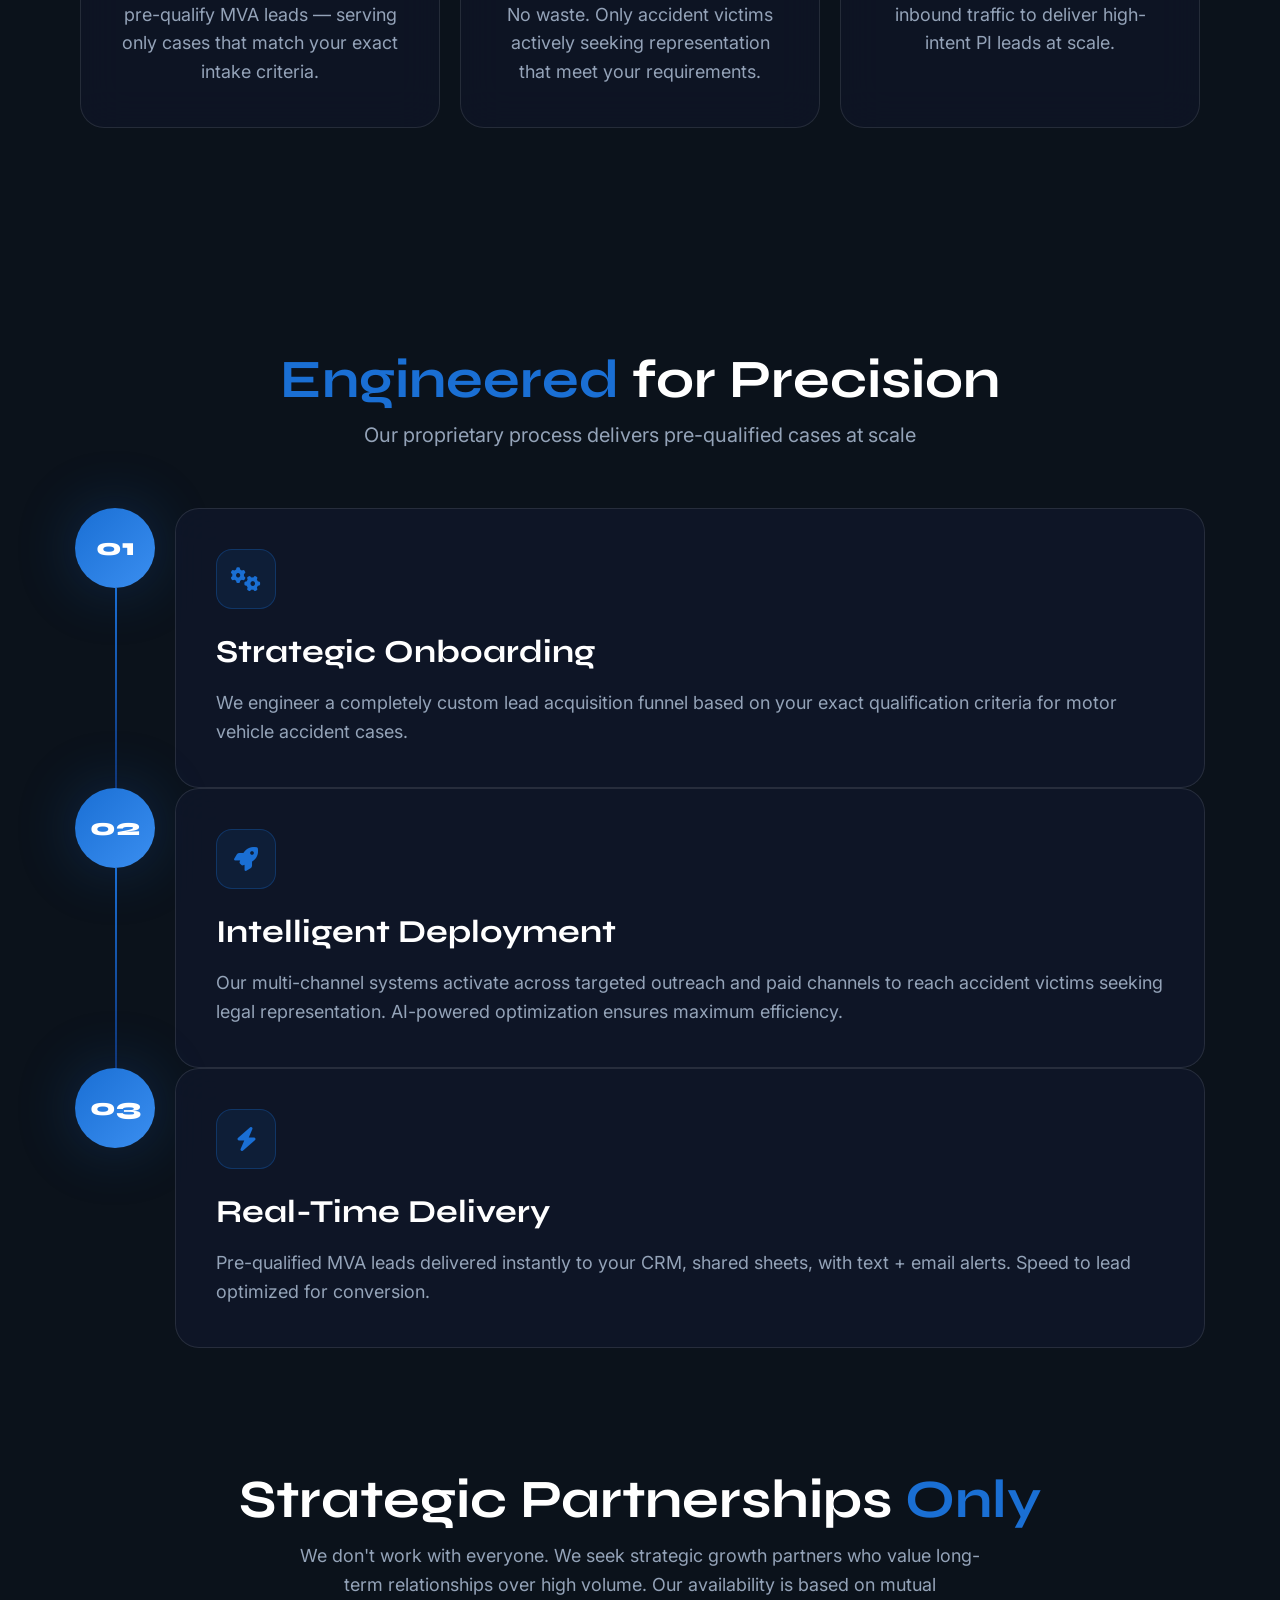
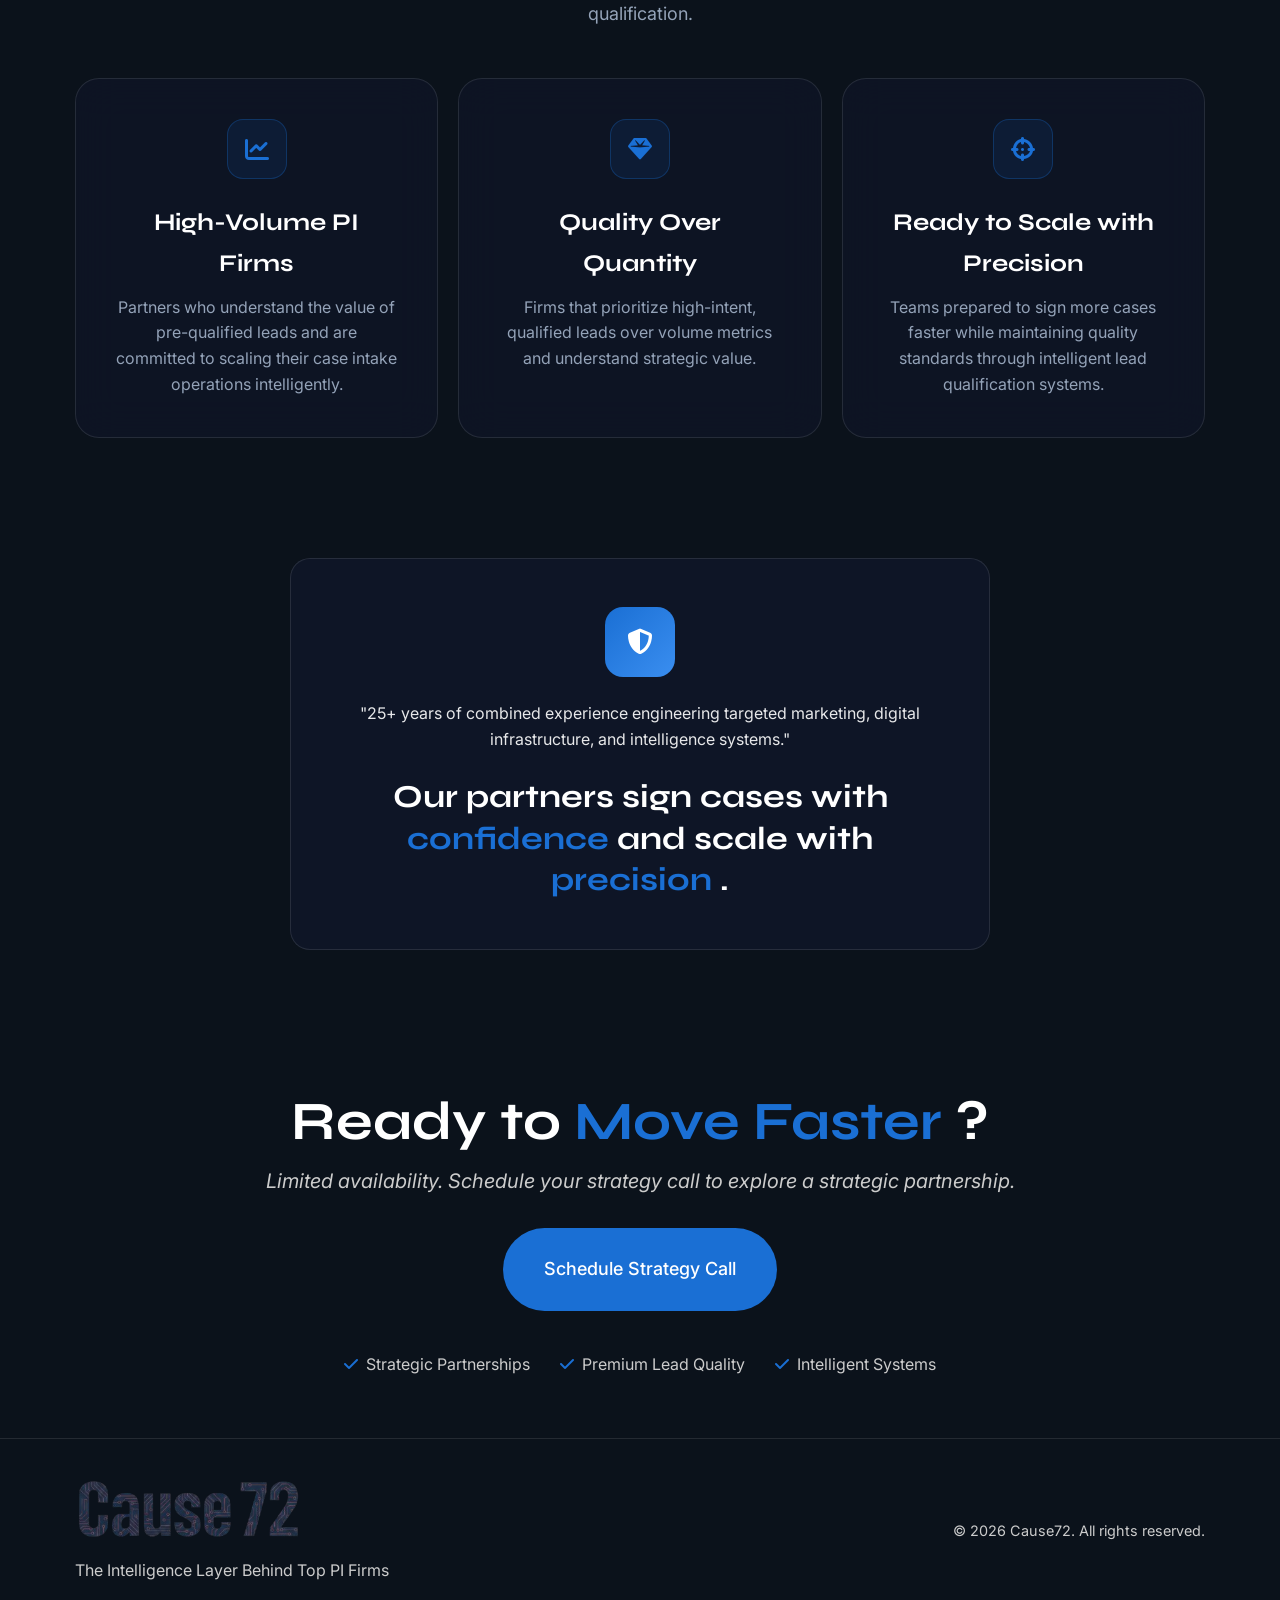
==== commit e0c4bbd8: "chore: stage all rebrand files for c72 deploy" ====
--- a/index.html
+++ b/index.html
@@ -1,15 +1,1198 @@
-<!DOCTYPE html>
+﻿<!DOCTYPE html>
 <html lang="en">
 
 <head>
-    <meta charset="UTF-8">
-    <meta name="viewport" content="width=device-width, initial-scale=1.0">
+    <meta charset="utf-8">
+    <meta name="viewport" content="width=device-width, initial-scale=1">
+    <link rel="icon" type="image/png" href="assets/favicon/favicon-32.png" sizes="32x32">
+    <link rel="icon" type="image/png" href="assets/favicon/favicon-16.png" sizes="16x16">
+    <link rel="apple-touch-icon" href="assets/favicon/favicon-180.png">
     <title>Cause72 | Upstream Case Supply — 72-Hour Accident Intelligence</title>
-    <meta name="description"
-        content="Lower your cost per case. Cause72 provides 72-hour accident reports with full contact information at scale for high-volume PI operators.">
+    <meta name="description" content="The Intelligence Layer Behind Top PI Firms">
+    <meta property="og:title" content="Cause72 | Upstream Case Supply — 72-Hour Accident Intelligence">
+    <meta property="og:description" content="The Intelligence Layer Behind Top PI Firms">
+    <meta property="og:type" content="website">
     <link rel="preconnect" href="https://fonts.googleapis.com">
     <link rel="preconnect" href="https://fonts.gstatic.com" crossorigin>
-    <link rel="stylesheet" href="styles.css?v=20260227c">
+    <link rel="stylesheet"
+        href="https://fonts.googleapis.com/css2?family=Inter:wght@300;400;500;600;700&family=Space+Grotesk:wght@400;500;600;700&family=Syne:wght@400;500;600;700;800&display=swap">
+    <link rel="stylesheet" href="https://cdnjs.cloudflare.com/ajax/libs/font-awesome/6.5.1/css/all.min.css">
+    <link rel="stylesheet" href="https://cdnjs.cloudflare.com/ajax/libs/animate.css/4.1.1/animate.min.css">
+    <style>
+        /* ═══════════════════════════════════════════════════════════
+           CAUSE72 — PIXEL-PERFECT OMNIA CLONE
+           Built from exact Omnia source tokens
+           ═══════════════════════════════════════════════════════════ */
+
+        :root {
+            --bg-body: #0b121bff;
+            --bg-header: #0a0e17ff;
+            --accent: #1A6FD4ff;
+            --accent-hover: #3A8EF0;
+            --text-color: #94a3b8ff;
+            --white: #ffffff;
+            --black: #000000;
+            --transparent: transparent;
+            --glass-bg: rgba(15, 23, 42, 0.6);
+            --glass-bg-hover: rgba(15, 23, 42, 0.8);
+            --glass-border: rgba(255, 255, 255, 0.1);
+            --glass-border-hover: rgba(26, 111, 212, 0.3);
+            --card-bg: rgba(15, 23, 42, 0.1);
+            --video-bg: #0d152bff;
+            --video-border: rgba(26, 111, 212, 0.2);
+            --headlinefont: 'Syne', sans-serif;
+            --contentfont: 'Inter', system-ui, sans-serif;
+            --spacefont: 'Space Grotesk', sans-serif;
+            --link-color: var(--accent);
+        }
+
+        *,
+        *::before,
+        *::after {
+            box-sizing: border-box;
+            margin: 0;
+            padding: 0;
+        }
+
+        ::selection {
+            background: #1A6FD4;
+            color: #ffffff;
+        }
+
+        html {
+            scroll-behavior: smooth;
+        }
+
+        body {
+            font-family: var(--contentfont);
+            background-color: var(--bg-body);
+            color: var(--text-color);
+            line-height: 1.7;
+            -webkit-font-smoothing: antialiased;
+            overflow-x: hidden;
+        }
+
+        a {
+            color: var(--link-color);
+            text-decoration: none;
+            transition: all 0.3s;
+        }
+
+        /* ── Scroll Progress Bar ── */
+        #scroll-progress-bar {
+            position: fixed;
+            top: 0;
+            left: 0;
+            width: 0%;
+            height: 4px;
+            background-color: #1A6FD4;
+            z-index: 99999;
+            transition: width 0.1s linear;
+        }
+
+        /* ── Section Containers ── */
+        .section-inner {
+            max-width: 1170px;
+            margin: 0 auto;
+            padding: 0 20px;
+        }
+
+        /* ═══════════════════════════════════════
+           HEADER / NAV
+           ═══════════════════════════════════════ */
+        /* ── LAYOUT CONSTRAINT: Height is defined by header-inner padding + logo max-height.
+           Do NOT add height or overflow:hidden here — that clips content.
+           Formula: padding-top(12) + logo-max-height(40) + padding-bottom(12) = ~64px ── */
+        .site-header {
+            background-color: var(--bg-header);
+            border-bottom: 1px solid var(--glass-border);
+            padding: 0 20px;
+            position: sticky;
+            top: 0;
+            z-index: 1000;
+        }
+
+        .tilt-hover {
+            transform: perspective(1000px) rotateX(0deg) rotateY(0deg) scale(1);
+            transform-style: preserve-3d;
+            will-change: transform;
+            transition: box-shadow 0.3s ease, border-color 0.3s ease;
+            background: rgba(15, 23, 42, 0.8) !important;
+        }
+
+        .tilt-hover.is-hovered {
+            box-shadow: rgba(26, 111, 212, 0.2) 0px 16px 64px;
+            border-color: rgba(26, 111, 212, 0.5);
+        }
+
+        .tilt-hover .rotate-icon {
+            transform: rotate(0deg);
+            transition: transform 0.3s ease;
+            will-change: transform;
+        }
+
+        .tilt-hover:hover .rotate-icon {
+            transform: rotate(11deg);
+        }
+
+        /* Additional step-card override: activate tilt exactly like Omnia */
+        .step-card.tilt-hover {
+            transition: box-shadow 0.3s ease, border-color 0.3s ease;
+        }
+
+        .step-card.tilt-hover:hover {
+            /* keep Omnia glass bg on tilt */
+            background: rgba(15, 23, 42, 0.8) !important;
+        }
+
+        /* ── Padding here is what sets the nav height. Change this, not the header height. ── */
+        .header-inner {
+            max-width: 1170px;
+            margin: 0 auto;
+            display: flex;
+            align-items: center;
+            justify-content: space-between;
+            padding: 12px 5px;
+            /* 12 + 40(logo) + 12 = ~64px total header */
+        }
+
+        .header-logo-col {
+            width: 29.1%;
+        }
+
+        /* ── ASSET CONSTRAINT: Logo is capped at 40px. Larger logos scale down automatically.
+           Header height stays constant because it's driven by padding, not by this image. ── */
+        .header-logo {
+            max-height: 40px;
+            width: auto;
+            display: block;
+            transform-origin: left center;
+            transition: transform 0.35s cubic-bezier(0.34, 1.56, 0.64, 1), opacity 0.3s ease;
+        }
+
+        .header-logo:hover {
+            transform: scale(1.12);
+            opacity: 1;
+        }
+
+        .header-cta-col {
+            width: 70.9%;
+            text-align: right;
+        }
+
+        .cta-btn-nav {
+            font-family: var(--contentfont);
+            background-color: var(--accent);
+            color: var(--white);
+            padding: 20px 32px;
+            border: 1px solid var(--transparent);
+            border-radius: 50px;
+            font-size: 18px;
+            font-weight: 500;
+            cursor: pointer;
+            transition: all 0.3s ease;
+            display: inline-block;
+            text-decoration: none;
+        }
+
+        .cta-btn-nav:hover {
+            transform: translateY(-2px);
+            box-shadow: 0 0 40px rgba(26, 111, 212, 0.3);
+            color: var(--white);
+        }
+
+        /* ═══════════════════════════════════════
+           HERO SECTION
+           ═══════════════════════════════════════ */
+        .hero-section {
+            min-height: 100vh;
+            display: flex;
+            flex-direction: column;
+            justify-content: center;
+            align-items: center;
+            position: relative;
+            padding: 8rem 0 4rem;
+            overflow: hidden;
+        }
+
+        /* ── Hero → Body fade ── */
+        .hero-section::after {
+            content: '';
+            position: absolute;
+            bottom: 0;
+            left: 0;
+            right: 0;
+            height: 160px;
+            background: linear-gradient(to bottom, transparent 0%, var(--bg-body) 100%);
+            pointer-events: none;
+            z-index: 2;
+        }
+
+        /* Background gradient orbs */
+        .hero-bg-elements {
+            position: absolute;
+            top: 0;
+            left: 0;
+            width: 100%;
+            height: 100%;
+            overflow: hidden;
+            z-index: 0;
+        }
+
+        .gradient-orb {
+            position: absolute;
+            border-radius: 50%;
+            filter: blur(80px);
+            opacity: 0.3;
+            animation: float 20s ease-in-out infinite;
+        }
+
+        .orb-1 {
+            width: 600px;
+            height: 600px;
+            background: radial-gradient(circle, #1A6FD4 0%, transparent 70%);
+            top: -200px;
+            right: -100px;
+        }
+
+        .orb-2 {
+            width: 500px;
+            height: 500px;
+            background: radial-gradient(circle, #3B82F6 0%, transparent 70%);
+            bottom: -150px;
+            left: -100px;
+            animation-delay: 7s;
+        }
+
+        .orb-3 {
+            width: 400px;
+            height: 400px;
+            background: radial-gradient(circle, #2B4CB6 0%, transparent 70%);
+            top: 50%;
+            left: 50%;
+            transform: translate(-50%, -50%);
+            animation-delay: 14s;
+        }
+
+        @keyframes float {
+
+            0%,
+            100% {
+                transform: translate(0, 0) scale(1);
+            }
+
+            33% {
+                transform: translate(50px, -50px) scale(1.1);
+            }
+
+            66% {
+                transform: translate(-50px, 50px) scale(0.9);
+            }
+        }
+
+        .hero-row {
+            display: flex;
+            align-items: center;
+            gap: 20px;
+            position: relative;
+            z-index: 1;
+        }
+
+        .hero-left {
+            width: 49.8%;
+            padding: 0 5px 10px;
+        }
+
+        .hero-right {
+            width: 50.2%;
+            padding: 10px 5px 100px;
+        }
+
+        .hero-headline {
+            font-family: var(--headlinefont);
+            letter-spacing: -0.02em;
+            font-size: clamp(2rem, 4vw, 3.4rem);
+            font-weight: 700;
+            line-height: 1.3;
+            padding-right: 40px;
+            margin-bottom: 0;
+        }
+
+        .hero-headline .white {
+            color: var(--white);
+        }
+
+        .hero-headline .accent {
+            color: var(--accent);
+        }
+
+        .hero-subtext {
+            font-family: var(--contentfont);
+            color: #cccccc;
+            font-size: 1.25rem;
+            font-weight: 400;
+            line-height: 1.3em;
+            margin-bottom: 100px;
+            margin-top: 20px;
+        }
+
+        /* Video Frame */
+        .video-frame {
+            background-color: var(--video-bg);
+            border: 1px solid var(--video-border);
+            border-radius: 20px;
+            padding: 10px;
+            position: relative;
+            overflow: hidden;
+            transition: all 0.3s ease;
+        }
+
+        .video-frame:hover {
+            box-shadow: rgba(26, 111, 212, 0.2) 0px 16px 64px;
+            transform: translateY(-4px);
+            border-color: rgba(26, 111, 212, 0.5);
+        }
+
+        .video-placeholder {
+            width: 100%;
+            padding-bottom: 56.25%;
+            background: linear-gradient(135deg, rgba(26, 111, 212, 0.15) 0%, rgba(59, 130, 246, 0.1) 100%);
+            border-radius: 12px;
+            position: relative;
+        }
+
+        .video-placeholder::after {
+            content: '▶';
+            position: absolute;
+            top: 50%;
+            left: 50%;
+            transform: translate(-50%, -50%);
+            background-color: rgba(0, 0, 0, 0.5);
+            border-radius: 10px;
+            color: #fff;
+            font-size: 25px;
+            height: 50px;
+            width: 75px;
+            line-height: 2;
+            text-align: center;
+            opacity: 0.75;
+            transition: background-color 0.25s, opacity 0.25s;
+            cursor: pointer;
+        }
+
+        .video-placeholder:hover::after {
+            opacity: 1;
+            background-color: rgba(26, 111, 212, 0.6);
+        }
+
+        .hero-cta-btn {
+            font-family: var(--contentfont);
+            background-color: var(--accent);
+            color: var(--white);
+            padding: 25px 40px;
+            border: 1px solid var(--transparent);
+            border-radius: 50px;
+            font-size: 18px;
+            font-weight: 500;
+            cursor: pointer;
+            transition: all 0.3s ease;
+            display: inline-block;
+            text-decoration: none;
+            margin-top: 40px;
+        }
+
+        .hero-cta-btn:hover {
+            transform: translateY(-4px) scale(1.02);
+            box-shadow: 0 0 40px rgba(26, 111, 212, 0.3);
+            color: var(--white);
+        }
+
+        .hero-cta-wrapper {
+            text-align: center;
+        }
+
+        .hero-limited {
+            font-family: var(--contentfont);
+            color: #d4d4d4;
+            font-style: italic;
+            font-size: 1.35rem;
+            text-align: center;
+            padding: 10px 0;
+        }
+
+        /* Scroll Indicator */
+        .scroll-indicator {
+            font-size: 0.75rem;
+            text-transform: uppercase;
+            letter-spacing: 0.1em;
+            color: #64748B;
+            width: 151px;
+            font-family: var(--contentfont);
+            position: relative;
+            top: 101px;
+            text-align: center;
+        }
+
+        .scroll-line {
+            width: 2px;
+            height: 40px;
+            background: linear-gradient(to bottom, rgba(26, 111, 212, 1) 0%, rgba(26, 111, 212, 0) 100%);
+            animation: scrollPulse 2s ease-in-out infinite;
+            position: relative;
+            left: 50%;
+        }
+
+        @keyframes scrollPulse {
+
+            0%,
+            100% {
+                opacity: 0.3;
+                transform: translateY(0);
+            }
+
+            50% {
+                opacity: 1;
+                transform: translateY(10px);
+            }
+        }
+
+        /* ═══════════════════════════════════════
+           VALUE PROPS SECTION (3 Glass Cards)
+           ═══════════════════════════════════════ */
+        .value-section {
+            padding: 60px 0;
+        }
+
+        .value-section-header {
+            text-align: center;
+            padding: 0 20%;
+            margin-bottom: 0;
+        }
+
+        .value-section-header h2 {
+            font-family: var(--headlinefont);
+            font-size: clamp(34px, 5vw, 54px);
+            font-weight: 700;
+            line-height: 64px;
+        }
+
+        .value-section-header .white {
+            color: var(--white);
+        }
+
+        .value-section-header .accent {
+            color: var(--accent);
+        }
+
+        .value-cards-row {
+            display: flex;
+            gap: 20px;
+            padding: 60px 5px;
+        }
+
+        .glass-card {
+            background: var(--glass-bg);
+            backdrop-filter: blur(20px);
+            -webkit-backdrop-filter: blur(20px);
+            border: 1px solid var(--glass-border);
+            border-radius: 24px;
+            padding: 40px;
+            transition: all 0.3s ease;
+            position: relative;
+            overflow: hidden;
+            width: 33.333%;
+            text-align: center;
+        }
+
+        .glass-card:hover {
+            background: var(--glass-bg-hover) !important;
+            border-color: var(--glass-border-hover);
+            transform: translateY(-4px);
+            box-shadow: 0 0 40px rgba(26, 111, 212, 0.3);
+        }
+
+        .value-icon {
+            width: 80px;
+            height: 80px;
+            margin: 0 auto 2rem;
+            background: linear-gradient(135deg, #1A6FD4 0%, #3A8EF0 100%);
+            border-radius: 20px;
+            display: flex;
+            align-items: center;
+            justify-content: center;
+            font-size: 2rem;
+            color: white;
+            position: relative;
+            z-index: 1;
+        }
+
+        .value-icon::before {
+            content: '';
+            position: absolute;
+            inset: -4px;
+            background: linear-gradient(135deg, #1A6FD4 0%, #3A8EF0 100%);
+            border-radius: 22px;
+            opacity: 0.3;
+            filter: blur(10px);
+            z-index: -1;
+        }
+
+        .glass-card h3 {
+            font-family: var(--headlinefont);
+            color: var(--white);
+            font-size: 2rem;
+            font-weight: 700;
+            line-height: 2.2rem;
+            margin-bottom: 10px;
+        }
+
+        .glass-card p {
+            font-family: var(--contentfont);
+            color: var(--text-color);
+            font-size: 1.125rem;
+            font-weight: 400;
+            line-height: 1.6em;
+        }
+
+        /* ═══════════════════════════════════════
+           ENGINEERED FOR PRECISION (Process Header)
+           ═══════════════════════════════════════ */
+        .process-header-section {
+            padding: 100px 0 20px;
+        }
+
+        .process-header-inner {
+            text-align: center;
+        }
+
+        .process-header-inner h2 {
+            font-family: var(--headlinefont);
+            font-size: clamp(34px, 5vw, 54px);
+            font-weight: 700;
+            line-height: 64px;
+        }
+
+        .process-header-inner h2 .accent {
+            color: var(--accent);
+        }
+
+        .process-header-inner h2 .white {
+            color: var(--white);
+        }
+
+        .process-header-inner .subtitle {
+            font-family: var(--contentfont);
+            color: var(--text-color);
+            font-size: 1.25rem;
+            font-weight: 400;
+            line-height: 1.3em;
+            margin-top: 10px;
+        }
+
+        /* ═══════════════════════════════════════
+           STEP CARDS (01, 02, 03) w/ Connector Lines
+           ═══════════════════════════════════════ */
+        .steps-section {
+            padding: 40px 0;
+        }
+
+        .step-row {
+            display: flex;
+            align-items: center;
+            gap: 20px;
+            margin-bottom: 0;
+            position: relative;
+            padding-left: 100px;
+        }
+
+        .step-row::before {
+            position: absolute;
+            width: 80px;
+            height: 80px;
+            background: linear-gradient(135deg, #1A6FD4 0%, #3A8EF0 100%);
+            border-radius: 50%;
+            display: flex;
+            align-items: center;
+            justify-content: center;
+            font-size: 1.5rem;
+            color: #fff;
+            font-weight: 800;
+            font-family: var(--headlinefont);
+            top: 0;
+            left: 0;
+            box-shadow: 0px 0px 61px 0px rgba(26, 111, 212, 0.26);
+        }
+
+        .step-row:not(:last-child)::after {
+            position: absolute;
+            content: "";
+            width: 2px;
+            height: 100%;
+            left: 40px;
+            top: 80px;
+            background: linear-gradient(to bottom, rgba(26, 111, 212, 1) 0%, rgba(10, 28, 80, 1) 100%);
+        }
+
+        .step-row:nth-child(1)::before {
+            content: "01";
+        }
+
+        .step-row:nth-child(2)::before {
+            content: "02";
+        }
+
+        .step-row:nth-child(3)::before {
+            content: "03";
+        }
+
+        .step-card {
+            background: var(--glass-bg);
+            backdrop-filter: blur(20px);
+            -webkit-backdrop-filter: blur(20px);
+            border: 1px solid var(--glass-border);
+            border-radius: 24px;
+            padding: 40px;
+            transition: all 0.3s ease;
+            position: relative;
+            overflow: hidden;
+            width: 100%;
+        }
+
+        .step-card:hover {
+            background: var(--glass-bg-hover) !important;
+            border-color: var(--glass-border-hover);
+            transform: translateY(-4px);
+            box-shadow: 0 0 40px rgba(26, 111, 212, 0.3);
+        }
+
+        .step-icon {
+            width: 60px;
+            height: 60px;
+            background: rgba(26, 111, 212, 0.1);
+            border: 1px solid rgba(26, 111, 212, 0.3);
+            border-radius: 16px;
+            display: flex;
+            align-items: center;
+            justify-content: center;
+            font-size: 1.5rem;
+            color: #1A6FD4;
+            margin-bottom: 1rem;
+        }
+
+        .step-card h3 {
+            font-family: var(--headlinefont);
+            color: var(--white);
+            font-size: 2rem;
+            font-weight: 700;
+            margin-bottom: 10px;
+        }
+
+        .step-card p {
+            font-family: var(--contentfont);
+            color: var(--text-color);
+            font-size: 1.125rem;
+            font-weight: 400;
+            line-height: 1.6em;
+        }
+
+        /* ═══════════════════════════════════════
+           STRATEGIC PARTNERSHIPS SECTION
+           ═══════════════════════════════════════ */
+        .partnerships-section {
+            padding: 80px 0 40px;
+        }
+
+        .partnerships-header {
+            text-align: center;
+            margin-bottom: 10px;
+        }
+
+        .partnerships-header h2 {
+            font-family: var(--headlinefont);
+            font-size: clamp(34px, 5vw, 54px);
+            font-weight: 700;
+            line-height: 64px;
+        }
+
+        .partnerships-header .white {
+            color: var(--white);
+        }
+
+        .partnerships-header .accent {
+            color: var(--accent);
+        }
+
+        .partnerships-header .subtitle {
+            font-family: var(--contentfont);
+            color: var(--text-color);
+            font-size: 1.125rem;
+            font-weight: 400;
+            line-height: 1.6em;
+            margin-top: 10px;
+            max-width: 700px;
+            margin-left: auto;
+            margin-right: auto;
+        }
+
+        .partnership-cards-row {
+            display: flex;
+            gap: 20px;
+            padding: 40px 0;
+        }
+
+        .partnership-card {
+            background: var(--glass-bg);
+            backdrop-filter: blur(20px);
+            -webkit-backdrop-filter: blur(20px);
+            border: 1px solid var(--glass-border);
+            border-radius: 24px;
+            padding: 40px;
+            width: 33.333%;
+            text-align: center;
+            transition: all 0.3s ease;
+        }
+
+        .partnership-card:hover {
+            background: var(--glass-bg-hover) !important;
+            border-color: var(--glass-border-hover);
+            transform: translateY(-4px);
+            box-shadow: 0 0 40px rgba(26, 111, 212, 0.3);
+        }
+
+        .partnership-icon {
+            display: flex;
+            justify-content: center;
+            margin-bottom: 1.5rem;
+        }
+
+        .rotate-icon {
+            width: 60px;
+            height: 60px;
+            background: rgba(26, 111, 212, 0.1);
+            border: 1px solid rgba(26, 111, 212, 0.3);
+            border-radius: 16px;
+            display: flex;
+            align-items: center;
+            justify-content: center;
+            font-size: 1.5rem;
+            color: #1A6FD4;
+            transition: transform 0.3s ease;
+        }
+
+        .partnership-card:hover .rotate-icon {
+            transform: rotate(11deg);
+        }
+
+        .partnership-card h3 {
+            font-family: var(--headlinefont);
+            color: var(--white);
+            font-size: 1.5rem;
+            font-weight: 700;
+            margin-bottom: 10px;
+        }
+
+        .partnership-card p {
+            font-family: var(--contentfont);
+            color: var(--text-color);
+            font-size: 1rem;
+            font-weight: 400;
+            line-height: 1.6em;
+        }
+
+        /* ═══════════════════════════════════════
+           TESTIMONIAL / TRUST SECTION
+           ═══════════════════════════════════════ */
+        @keyframes shield-pulse {
+
+            0%,
+            100% {
+                box-shadow: 0 0 0 0 rgba(26, 111, 212, 0.4), 0 0 20px rgba(26, 111, 212, 0.15);
+            }
+
+            50% {
+                box-shadow: 0 0 0 8px rgba(26, 111, 212, 0), 0 0 40px rgba(26, 111, 212, 0.3);
+            }
+        }
+
+        .trust-section {
+            padding: 40px 0 60px;
+        }
+
+        /* Single centered column — matches Omnia's vertical layout: icon top, text below */
+        .trust-inner {
+            display: flex;
+            flex-direction: column;
+            align-items: center;
+            text-align: center;
+            gap: 24px;
+            padding: 48px 40px;
+            background: var(--glass-bg);
+            backdrop-filter: blur(20px);
+            -webkit-backdrop-filter: blur(20px);
+            border: 1px solid var(--glass-border);
+            border-radius: 20px;
+            max-width: 700px;
+            margin: 0 auto;
+            transition: border-color 0.3s ease, box-shadow 0.3s ease;
+        }
+
+
+        /* Shield icon centered at top — same value-icon size as glass cards */
+        .trust-shield-icon {
+            width: 70px;
+            height: 70px;
+            background: linear-gradient(135deg, #1A6FD4 0%, #3A8EF0 100%);
+            border-radius: 18px;
+            display: flex;
+            align-items: center;
+            justify-content: center;
+            font-size: 1.6rem;
+            color: white;
+            animation: shield-pulse 3s ease-in-out infinite;
+            flex-shrink: 0;
+        }
+
+        .trust-inner .quote {
+            font-family: var(--contentfont);
+            color: var(--white);
+            font-size: 1rem;
+            font-weight: 400;
+            line-height: 1.6em;
+            opacity: 0.9;
+            margin: 0;
+        }
+
+        .trust-inner h2 {
+            font-family: var(--headlinefont);
+            font-size: clamp(1.5rem, 2.5vw, 2.2rem);
+            font-weight: 700;
+            line-height: 1.3;
+            margin: 0;
+        }
+
+        .trust-inner h2 .white {
+            color: var(--white);
+        }
+
+        .trust-inner h2 .accent {
+            color: var(--accent);
+        }
+
+        @media (max-width: 600px) {
+            .trust-inner {
+                flex-direction: column;
+                gap: 24px;
+                padding: 28px 24px;
+                text-align: center;
+            }
+        }
+
+        /* ═══════════════════════════════════════
+           FINAL CTA SECTION
+           ═══════════════════════════════════════ */
+        .final-cta-section {
+            padding: 80px 0 60px;
+            position: relative;
+            overflow: hidden;
+        }
+
+        .final-cta-bg {
+            position: absolute;
+            top: 0;
+            left: 0;
+            width: 100%;
+            height: 100%;
+            pointer-events: none;
+            background: url('https://images.leadconnectorhq.com/image/f_webp/q_80/r_1200/u_https://assets.cdn.filesafe.space/i16mIoXyGeVouAEqPQXE/media/6971cd0eeb392b3d0e7950d5.jpg') center center / cover;
+            opacity: 0.15;
+        }
+
+        .final-cta-inner {
+            text-align: center;
+            position: relative;
+            z-index: 1;
+        }
+
+        .final-cta-inner h2 {
+            font-family: var(--headlinefont);
+            font-size: clamp(34px, 5vw, 54px);
+            font-weight: 700;
+            line-height: 64px;
+        }
+
+        .final-cta-inner h2 .white {
+            color: var(--white);
+        }
+
+        .final-cta-inner h2 .accent {
+            color: var(--accent);
+        }
+
+        .final-cta-inner .cta-subtitle {
+            color: #cccccc;
+            font-style: italic;
+            font-size: 1.25rem;
+            margin: 10px 0 30px;
+        }
+
+        .final-cta-btn {
+            font-family: var(--contentfont);
+            background-color: var(--accent);
+            color: var(--white);
+            padding: 25px 40px;
+            border: 1px solid var(--transparent);
+            border-radius: 50px;
+            font-size: 18px;
+            font-weight: 500;
+            cursor: pointer;
+            transition: all 0.3s ease;
+            display: inline-block;
+            text-decoration: none;
+        }
+
+        .final-cta-btn:hover {
+            transform: translateY(-4px) scale(1.02);
+            box-shadow: 0 0 40px rgba(26, 111, 212, 0.3);
+            color: var(--white);
+        }
+
+        .cta-bullets {
+            display: flex;
+            justify-content: center;
+            gap: 30px;
+            margin-top: 40px;
+            list-style: none;
+        }
+
+        .cta-bullets li {
+            color: #cccccc;
+            font-family: var(--contentfont);
+            font-size: 1rem;
+        }
+
+        .cta-bullets li::before {
+            content: '\f00c';
+            font-family: 'Font Awesome 6 Free';
+            font-weight: 900;
+            color: var(--accent);
+            margin-right: 8px;
+        }
+
+        /* ═══════════════════════════════════════
+           FOOTER
+           ═══════════════════════════════════════ */
+        .site-footer {
+            border-top: 1px solid var(--glass-border);
+            padding: 40px 0;
+        }
+
+        .footer-inner {
+            display: flex;
+            align-items: center;
+            justify-content: space-between;
+        }
+
+        .footer-left {
+            display: flex;
+            flex-direction: column;
+            gap: 10px;
+        }
+
+        .footer-logo {
+            height: 60px;
+            width: auto;
+        }
+
+        .footer-tagline {
+            color: #cccccc;
+            font-family: var(--contentfont);
+            font-size: 1rem;
+        }
+
+        .footer-right {
+            color: #cccccc;
+            font-family: var(--contentfont);
+            font-size: 0.9rem;
+        }
+
+        /* ═══════════════════════════════════════
+           ANIMATIONS
+           ═══════════════════════════════════════ */
+        .animate-up,
+        .animate-left,
+        .animate-right {
+            opacity: 0;
+            transition: opacity 0.8s ease, transform 0.8s ease;
+        }
+
+        .animate-up {
+            transform: translateY(40px);
+        }
+
+        .animate-left {
+            transform: translateX(-40px);
+        }
+
+        .animate-right {
+            transform: translateX(40px);
+        }
+
+        .animate-up.visible,
+        .animate-left.visible,
+        .animate-right.visible {
+            opacity: 1;
+            transform: translate(0, 0);
+        }
+
+        /* ═══════════════════════════════════════
+           RESPONSIVE
+           ═══════════════════════════════════════ */
+        @media (max-width: 768px) {
+            .header-cta-col {
+                display: none;
+            }
+
+            .header-logo-col {
+                width: 100%;
+                text-align: center;
+            }
+
+            .header-logo {
+                height: 80px;
+            }
+
+            .hero-section {
+                padding: 4rem 0 2rem;
+            }
+
+            .hero-row {
+                flex-direction: column;
+            }
+
+            .hero-left,
+            .hero-right {
+                width: 100%;
+                padding: 10px 5px;
+            }
+
+            .hero-headline {
+                text-align: center;
+                padding-right: 0;
+                font-size: 1.85rem;
+                line-height: 1.2em;
+            }
+
+            .hero-subtext {
+                text-align: center;
+                margin-bottom: 0;
+            }
+
+            .hero-right {
+                padding-bottom: 10px;
+            }
+
+            .value-section-header {
+                padding: 0;
+            }
+
+            .value-section-header h2 {
+                line-height: 44px;
+            }
+
+            .value-cards-row {
+                flex-direction: column;
+            }
+
+            .glass-card {
+                width: 100%;
+            }
+
+            .process-header-inner h2 {
+                line-height: 44px;
+            }
+
+            .step-row {
+                padding-left: 0;
+                padding-top: 60px;
+                flex-direction: column;
+            }
+
+            .step-row::before {
+                top: -40px;
+                left: 50%;
+                transform: translateX(-50%);
+                z-index: 9;
+            }
+
+            .step-row::after {
+                display: none !important;
+            }
+
+            .partnership-cards-row {
+                flex-direction: column;
+            }
+
+            .partnership-card {
+                width: 100%;
+            }
+
+            .partnerships-header h2 {
+                line-height: 44px;
+            }
+
+            .trust-inner {
+                flex-direction: column;
+                text-align: center;
+            }
+
+            .final-cta-inner h2 {
+                line-height: 44px;
+            }
+
+            .cta-bullets {
+                flex-direction: column;
+                gap: 10px;
+                align-items: center;
+            }
+
+            .footer-inner {
+                flex-direction: column;
+                text-align: center;
+                gap: 20px;
+            }
+
+            .scroll-indicator {
+                left: 50%;
+                transform: translateX(-50%);
+                top: 40px;
+            }
+        }
+
+        /* Desktop-only helper */
+        @media (max-width: 768px) {
+            .desktop-only {
+                display: none !important;
+            }
+        }
+
+        /* ── Staggered step-card slide-in (play once via JS unobserve) ── */
+        .step-row:nth-child(1).animate-left {
+            transition-delay: 0.05s;
+        }
+
+        .step-row:nth-child(2).animate-left {
+            transition-delay: 0.25s;
+        }
+
+        .step-row:nth-child(3).animate-left {
+            transition-delay: 0.45s;
+        }
+
+        /* Reset delay after visible so hover transitions aren't delayed */
+        .step-row.visible {
+            transition-delay: 0s !important;
+        }
+    </style>
 </head>
 
 <body>
@@ -17,321 +1200,353 @@
     <!-- Scroll Progress Bar -->
     <div id="scroll-progress-bar"></div>
 
-    <!-- ═══  NAVIGATION  ═══ -->
-    <nav class="navbar">
-        <a href="#" class="nav-brand">
-            <img src="assets/logo/cause72-logo.png" alt="Cause72">
-        </a>
-        <a href="#schedule" class="nav-cta-btn">Schedule Strategy Call</a>
-    </nav>
-
-
-    <!-- ═══  HERO  ═══ -->
-    <section class="hero">
-        <div class="container">
-            <div class="hero-grid fade-up">
-                <div class="hero-text">
-                    <h1>Upstream Case Supply for<br><span class="accent">Intelligent PI Firms</span></h1>
-                    <p class="subtitle">
-                        72-hour accident reports with full contact information — engineered for firms that value case
-                        cost control, not auction-driven channels.
+    <!-- ═══════════════════════════════════════
+         HEADER
+         ═══════════════════════════════════════ -->
+    <header class="site-header">
+        <div class="header-inner">
+            <div class="header-logo-col">
+                <a href="/">
+                    <img src="assets/logo/cause72deploy_transparent_logo_no_tagline.png" alt="Cause72"
+                        class="header-logo">
+                </a>
+            </div>
+            <div class="header-cta-col desktop-only">
+                <a href="schedule-call" class="cta-btn-nav">Schedule Strategy Call</a>
+            </div>
+        </div>
+    </header>
+
+    <!-- ═══════════════════════════════════════
+         HERO SECTION
+         ═══════════════════════════════════════ -->
+    <section class="hero-section">
+        <!-- Background Effects -->
+        <div class="hero-bg-elements">
+            <div class="gradient-orb orb-1"></div>
+            <div class="gradient-orb orb-2"></div>
+            <div class="gradient-orb orb-3"></div>
+        </div>
+
+        <div class="section-inner">
+            <div class="hero-row">
+                <!-- Left Column: Headline + Subtext -->
+                <div class="hero-left animate-left">
+                    <h1 class="hero-headline">
+                        <strong>
+                            <span class="white">The Intelligence Layer Behind </span>
+                            <span class="accent">Top PI Firms</span>
+                        </strong>
+                    </h1>
+                    <p class="hero-subtext">
+                        Pre-qualified, high-intent accident leads delivered within 72 hours for personal injury
+                        attorneys who value precision over volume.
                     </p>
                 </div>
-                <div class="hero-right">
-                    <div class="hero-media">
-                        <span class="placeholder-text">Video / Image Placeholder</span>
+
+                <!-- Right Column: Video + CTA -->
+                <div class="hero-right animate-right">
+                    <div class="video-frame">
+                        <div class="video-placeholder"></div>
                     </div>
-                    <div style="text-align: center; margin-top: 32px;">
-                        <a href="#schedule" class="nav-cta-btn"
-                            style="font-size: 1.15rem; padding: 20px 48px; box-shadow: 0 0 30px var(--accent-glow);">Schedule
-                            Strategy Call →</a>
-                        <p style="margin-top: 16px; font-style: italic; color: var(--text-muted); font-size: 1.35rem;">
-                            Limited Territories Available</p>
+
+                    <div class="hero-cta-wrapper">
+                        <a href="schedule-call" class="hero-cta-btn">Schedule Strategy Call</a>
+                    </div>
+
+                    <p class="hero-limited">Limited Partnerships Available</p>
+
+                    <div class="scroll-indicator desktop-only">
+                        <div class="scroll-line"></div>
+                        Scroll to explore
                     </div>
                 </div>
             </div>
         </div>
-
-        <!-- Scroll to Explore -->
-        <div class="scroll-indicator">
-            <div class="scroll-line"></div>
-            <span class="scroll-text">Scroll to explore</span>
-        </div>
     </section>
 
-
-    <!-- ═══  VALUE PROPS — 3 CARDS  ═══ -->
-    <div class="fullSection" style="background: linear-gradient(180deg, #1e3a5f 0%, #122240 30%, #070d17 100%);">
-        <div class="container">
-            <div class="section-header fade-up">
-                <h2>Protecting Your Margins.<br><span class="accent">Lowering Cost Per Case.</span></h2>
+    <!-- ═══════════════════════════════════════
+         VALUE PROPS — 3 Glass Cards
+         ═══════════════════════════════════════ -->
+    <section class="value-section">
+        <div class="section-inner">
+            <!-- Section Header -->
+            <div class="value-section-header animate-up">
+                <h2>
+                    <span class="white">Protecting Your Time.</span><br>
+                    <span class="accent">Maximizing Case Value.</span>
+                </h2>
             </div>
 
-            <div class="features-grid">
-                <div class="feature-card fade-up">
-                    <div class="icon-box">
-                        <svg width="28" height="28" viewBox="0 0 24 24" fill="none" stroke="currentColor"
-                            stroke-width="2" stroke-linecap="round" stroke-linejoin="round">
-                            <circle cx="12" cy="12" r="10" />
-                            <line x1="12" y1="8" x2="12" y2="12" />
-                            <line x1="12" y1="16" x2="12.01" y2="16" />
-                        </svg>
+            <!-- 3 Cards -->
+            <div class="value-cards-row">
+                <div class="glass-card animate-up">
+                    <div class="value-icon">
+                        <i class="fas fa-brain"></i>
                     </div>
-                    <h3>72-Hour Intelligence</h3>
-                    <p>Accident reports secured within 72 hours of being entered into county systems — full name, cell
-                        phone, email, every person involved.</p>
+                    <h3>Data-Driven Intelligence</h3>
+                    <p>We utilize accident data, AI, and intelligent systems to find and pre-qualify MVA leads — serving
+                        only cases that match your exact intake criteria.</p>
                 </div>
-                <div class="feature-card fade-up">
-                    <div class="icon-box">
-                        <svg width="28" height="28" viewBox="0 0 24 24" fill="none" stroke="currentColor"
-                            stroke-width="2" stroke-linecap="round" stroke-linejoin="round">
-                            <path d="M12 22s8-4 8-10V5l-8-3-8 3v7c0 6 8 10 8 10z" />
-                        </svg>
+
+                <div class="glass-card animate-up">
+                    <div class="value-icon">
+                        <i class="fas fa-bullseye"></i>
                     </div>
-                    <h3>Controlled Inventory</h3>
-                    <p>Not recycled data. Not shared call traffic. Not form-fill arbitrage. Documented accident
-                        participants with backfilled contact information.</p>
+                    <h3>100% Custom-Tailored</h3>
+                    <p>Every lead matches your exact qualification criteria. No noise. No waste. Only accident victims
+                        actively seeking representation that meet your requirements.</p>
                 </div>
-                <div class="feature-card fade-up">
-                    <div class="icon-box">
-                        <svg width="28" height="28" viewBox="0 0 24 24" fill="none" stroke="currentColor"
-                            stroke-width="2" stroke-linecap="round" stroke-linejoin="round">
-                            <polyline points="22 12 18 12 15 21 9 3 6 12 2 12" />
-                        </svg>
+
+                <div class="glass-card animate-up">
+                    <div class="value-icon">
+                        <i class="fas fa-network-wired"></i>
                     </div>
-                    <h3>Scalable Advantage</h3>
-                    <p>No auction. No bidding war. No rising ad costs. Expand by purchasing more reports — that's the
-                        scaling model.</p>
+                    <h3>Multi-Channel Mastery</h3>
+                    <p>Proprietary systems combining targeted outreach and paid inbound traffic to deliver high-intent
+                        PI leads at scale.</p>
                 </div>
             </div>
         </div>
-    </div>
-
-
-    <!-- ═══  PROCESS TIMELINE  ═══ -->
-    <div class="fullSection">
-        <div class="container">
-            <div class="section-header fade-up">
-                <h2>Engineered for <span class="accent">Precision</span></h2>
-                <p>Our proprietary process delivers documented accident participants at scale</p>
+    </section>
+
+    <!-- ═══════════════════════════════════════
+         ENGINEERED FOR PRECISION (Process Header)
+         ═══════════════════════════════════════ -->
+    <section class="process-header-section">
+        <div class="section-inner">
+            <div class="process-header-inner animate-up">
+                <h2>
+                    <span class="accent">Engineered</span>
+                    <span class="white"> for Precision</span>
+                </h2>
+                <p class="subtitle">Our proprietary process delivers pre-qualified cases at scale</p>
             </div>
-
-            <div class="process-timeline">
-                <div class="process-step fade-up">
-                    <div class="step-number">01</div>
-                    <div class="step-card">
-                        <div class="step-icon">
-                            <svg width="20" height="20" viewBox="0 0 24 24" fill="none" stroke="currentColor"
-                                stroke-width="2">
-                                <circle cx="12" cy="12" r="3" />
-                                <path
-                                    d="M19.4 15a1.65 1.65 0 0 0 .33 1.82l.06.06a2 2 0 0 1 0 2.83 2 2 0 0 1-2.83 0l-.06-.06a1.65 1.65 0 0 0-1.82-.33 1.65 1.65 0 0 0-1 1.51V21a2 2 0 0 1-2 2 2 2 0 0 1-2-2v-.09A1.65 1.65 0 0 0 9 19.4a1.65 1.65 0 0 0-1.82.33l-.06.06a2 2 0 0 1-2.83 0 2 2 0 0 1 0-2.83l.06-.06A1.65 1.65 0 0 0 4.68 15a1.65 1.65 0 0 0-1.51-1H3a2 2 0 0 1-2-2 2 2 0 0 1 2-2h.09A1.65 1.65 0 0 0 4.6 9a1.65 1.65 0 0 0-.33-1.82l-.06-.06a2 2 0 0 1 0-2.83 2 2 0 0 1 2.83 0l.06.06A1.65 1.65 0 0 0 9 4.68a1.65 1.65 0 0 0 1-1.51V3a2 2 0 0 1 2-2 2 2 0 0 1 2 2v.09a1.65 1.65 0 0 0 1 1.51 1.65 1.65 0 0 0 1.82-.33l.06-.06a2 2 0 0 1 2.83 0 2 2 0 0 1 0 2.83l-.06.06a1.65 1.65 0 0 0-.33 1.82V9a1.65 1.65 0 0 0 1.51 1H21a2 2 0 0 1 2 2 2 2 0 0 1-2 2h-.09a1.65 1.65 0 0 0-1.51 1z" />
-                            </svg>
-                        </div>
-                        <h3>Strategic Onboarding</h3>
-                        <p>We define your geographic allocation, qualification criteria, and volume requirements. Your
-                            territory is locked — first-come, zip-level exclusivity.</p>
+        </div>
+    </section>
+
+    <!-- ═══════════════════════════════════════
+         STEP CARDS (01, 02, 03) w/ Connector Lines
+         ═══════════════════════════════════════ -->
+    <section class="steps-section">
+        <div class="section-inner">
+            <!-- Step 01 -->
+            <div class="step-row animate-left">
+                <div class="step-card tilt-hover">
+                    <div class="step-icon">
+                        <i class="fas fa-cogs"></i>
                     </div>
+                    <h3>Strategic Onboarding</h3>
+                    <p>We engineer a completely custom lead acquisition funnel based on your exact qualification
+                        criteria for motor vehicle accident cases.</p>
                 </div>
-
-                <div class="process-step fade-up">
-                    <div class="step-number">02</div>
-                    <div class="step-card">
-                        <div class="step-icon">
-                            <svg width="20" height="20" viewBox="0 0 24 24" fill="none" stroke="currentColor"
-                                stroke-width="2">
-                                <polygon points="13 2 3 14 12 14 11 22 21 10 12 10 13 2" />
-                            </svg>
-                        </div>
-                        <h3>Intelligent Deployment</h3>
-                        <p>Our national investigative network secures accident reports within 72 hours. Contact
-                            information is completed and backfilled directly from the accident report itself.</p>
+            </div>
+
+            <!-- Step 02 -->
+            <div class="step-row animate-left">
+                <div class="step-card tilt-hover">
+                    <div class="step-icon">
+                        <i class="fas fa-rocket"></i>
                     </div>
+                    <h3>Intelligent Deployment</h3>
+                    <p>Our multi-channel systems activate across targeted outreach and paid channels to reach accident
+                        victims seeking legal representation. AI-powered optimization ensures maximum efficiency.</p>
                 </div>
-
-                <div class="process-step fade-up">
-                    <div class="step-number">03</div>
-                    <div class="step-card">
-                        <div class="step-icon">
-                            <svg width="20" height="20" viewBox="0 0 24 24" fill="none" stroke="currentColor"
-                                stroke-width="2">
-                                <path d="M22 11.08V12a10 10 0 1 1-5.93-9.14" />
-                                <polyline points="22 4 12 14.01 9 11.01" />
-                            </svg>
-                        </div>
-                        <h3>Real-Time Delivery</h3>
-                        <p>Full-contact accident participants delivered to your operation — name, cell, email —
-                            averaging two contacts per report. Speed to contact optimized.</p>
+            </div>
+
+            <!-- Step 03 -->
+            <div class="step-row animate-left">
+                <div class="step-card tilt-hover">
+                    <div class="step-icon">
+                        <i class="fas fa-bolt"></i>
                     </div>
+                    <h3>Real-Time Delivery</h3>
+                    <p>Pre-qualified MVA leads delivered instantly to your CRM, shared sheets, with text + email alerts.
+                        Speed to lead optimized for conversion.</p>
                 </div>
             </div>
         </div>
-    </div>
-
-
-    <!-- ═══  WHO THIS IS FOR — 3 CARDS  ═══ -->
-    <div class="fullSection">
-        <div class="container">
-            <div class="section-header fade-up">
-                <h2>Strategic Partnerships <span class="accent">Only</span></h2>
-                <p>We don't work with everyone. We seek operators who deploy capital seriously and value controlled
-                    inventory over commodity channels.</p>
+    </section>
+
+    <!-- ═══════════════════════════════════════
+         STRATEGIC PARTNERSHIPS SECTION
+         ═══════════════════════════════════════ -->
+    <section class="partnerships-section">
+        <div class="section-inner">
+            <div class="partnerships-header animate-up">
+                <h2>
+                    <span class="white">Strategic Partnerships</span>
+                    <span class="accent"> Only</span>
+                </h2>
+                <p class="subtitle">We don't work with everyone. We seek strategic growth partners who value long-term
+                    relationships over high volume. Our availability is based on mutual qualification.</p>
             </div>
 
-            <div class="partners-grid">
-                <div class="feature-card fade-up">
-                    <div class="icon-box">
-                        <svg width="28" height="28" viewBox="0 0 24 24" fill="none" stroke="currentColor"
-                            stroke-width="2" stroke-linecap="round" stroke-linejoin="round">
-                            <polyline points="23 6 13.5 15.5 8.5 10.5 1 18" />
-                            <polyline points="17 6 23 6 23 12" />
-                        </svg>
+            <div class="partnership-cards-row">
+                <div class="partnership-card animate-up">
+                    <div class="partnership-icon">
+                        <div class="rotate-icon">
+                            <i class="fas fa-chart-line"></i>
+                        </div>
                     </div>
-                    <h3>High-Volume PI Operators</h3>
-                    <p>Legal marketing companies spending six to seven figures monthly on case acquisition who need a
-                        scalable way to lower cost per signed case.</p>
+                    <h3>High-Volume PI Firms</h3>
+                    <p>Partners who understand the value of pre-qualified leads and are committed to scaling their case
+                        intake operations intelligently.</p>
                 </div>
-                <div class="feature-card fade-up">
-                    <div class="icon-box">
-                        <svg width="28" height="28" viewBox="0 0 24 24" fill="none" stroke="currentColor"
-                            stroke-width="2" stroke-linecap="round" stroke-linejoin="round">
-                            <path d="M12 22s8-4 8-10V5l-8-3-8 3v7c0 6 8 10 8 10z" />
-                        </svg>
+
+                <div class="partnership-card animate-up">
+                    <div class="partnership-icon">
+                        <div class="rotate-icon">
+                            <i class="fas fa-gem"></i>
+                        </div>
                     </div>
-                    <h3>PE-Backed Platforms</h3>
-                    <p>Case acquisition platforms with growth mandates that prioritize predictable math and capital
-                        deployment over auction-driven volatility.</p>
+                    <h3>Quality Over Quantity</h3>
+                    <p>Firms that prioritize high-intent, qualified leads over volume metrics and understand strategic
+                        value.</p>
                 </div>
-                <div class="feature-card fade-up">
-                    <div class="icon-box">
-                        <svg width="28" height="28" viewBox="0 0 24 24" fill="none" stroke="currentColor"
-                            stroke-width="2" stroke-linecap="round" stroke-linejoin="round">
-                            <circle cx="12" cy="12" r="10" />
-                            <path d="M8 12l2 2 4-4" />
-                        </svg>
+
+                <div class="partnership-card animate-up">
+                    <div class="partnership-icon">
+                        <div class="rotate-icon">
+                            <i class="fas fa-crosshairs"></i>
+                        </div>
                     </div>
-                    <h3>Legal Funding Companies</h3>
-                    <p>Organizations deploying capital into case flow that need early access to accident participants
-                        before competitive saturation.</p>
+                    <h3>Ready to Scale with Precision</h3>
+                    <p>Teams prepared to sign more cases faster while maintaining quality standards through intelligent
+                        lead qualification systems.</p>
                 </div>
             </div>
         </div>
-    </div>
-
-
-    <!-- ═══  SOCIAL PROOF BAR  ═══ -->
-    <div class="proof-bar">
-        <div class="container">
-            <p class="quote fade-up">"1,000 reports ≈ 2,000 contacts. Break-even at roughly two signed cases. In most
-                markets, that threshold is not difficult to clear."</p>
-        </div>
-    </div>
-
-
-    <!-- ═══  CTA SECTION  ═══ -->
-    <section class="cta-section" id="schedule">
-        <div class="container">
-            <h2 class="fade-up">Ready to Lower <span class="accent">Cost Per Case?</span></h2>
-            <p class="fade-up">Limited availability. Schedule your strategy call to review zip availability, volume, and
-                allocation structure.</p>
-            <a href="https://calendly.com/intelligence-cause72" target="_blank" rel="noopener noreferrer"
-                class="btn-lg fade-up">Schedule Strategy Call →</a>
+    </section>
+
+    <!-- ═══════════════════════════════════════
+         TESTIMONIAL / TRUST SECTION
+         ═══════════════════════════════════════ -->
+    <section class="trust-section">
+        <div class="section-inner">
+            <div class="trust-inner tilt-hover animate-up">
+                <!-- Shield icon centered at top — same value-icon pattern as glass cards -->
+                <div class="trust-shield-icon">
+                    <i class="fas fa-shield-alt"></i>
+                </div>
+
+                <p class="quote">"25+ years of combined experience engineering targeted marketing, digital
+                    infrastructure, and intelligence systems."</p>
+
+                <h2>
+                    <span class="white">Our partners sign cases with </span>
+                    <span class="accent">confidence</span>
+                    <span class="white"> and scale with </span>
+                    <span class="accent">precision</span>
+                    <span class="white">.</span>
+                </h2>
+            </div>
         </div>
     </section>
 
-
-    <!-- ═══  FOOTER  ═══ -->
-    <footer class="footer">
-        <div class="container">
-            <div class="footer-tags">
-                <span><span class="dot"></span> Upstream Case Supply</span>
-                <span><span class="dot"></span> 72-Hour Accident Intelligence</span>
-                <span><span class="dot"></span> Controlled Inventory Distribution</span>
+    <!-- ═══════════════════════════════════════
+         FINAL CTA SECTION
+         ═══════════════════════════════════════ -->
+    <section class="final-cta-section">
+        <div class="final-cta-bg"></div>
+        <div class="section-inner">
+            <div class="final-cta-inner animate-up">
+                <h2>
+                    <span class="white">Ready to </span>
+                    <span class="accent">Move Faster</span>
+                    <span class="white">?</span>
+                </h2>
+                <p class="cta-subtitle">Limited availability. Schedule your strategy call to explore a strategic
+                    partnership.</p>
+                <a href="schedule-call" class="final-cta-btn">Schedule Strategy Call</a>
+
+                <ul class="cta-bullets">
+                    <li>Strategic Partnerships</li>
+                    <li>Premium Lead Quality</li>
+                    <li>Intelligent Systems</li>
+                </ul>
             </div>
-            <div class="footer-brand">CAUSE72</div>
-            <p class="footer-copy">© 2026 Cause72. All rights reserved.</p>
+        </div>
+    </section>
+
+    <!-- ═══════════════════════════════════════
+         FOOTER
+         ═══════════════════════════════════════ -->
+    <footer class="site-footer">
+        <div class="section-inner">
+            <div class="footer-inner">
+                <div class="footer-left">
+                    <a href="/">
+                        <img src="assets/logo/cause72deploy_transparent_logo_no_tagline.png" alt="Cause72"
+                            class="footer-logo">
+                    </a>
+                    <span class="footer-tagline">The Intelligence Layer Behind Top PI Firms</span>
+                </div>
+                <div class="footer-right">
+                    © 2026 Cause72. All rights reserved.
+                </div>
+            </div>
         </div>
     </footer>
 
-
-    <!-- ═══  SCRIPTS  ═══ -->
+    <!-- ═══════════════════════════════════════
+         SCRIPTS
+         ═══════════════════════════════════════ -->
     <script>
-        // Scroll progress bar
+        // Scroll Progress Bar
         window.addEventListener('scroll', () => {
-            const bar = document.getElementById('scroll-progress-bar');
-            const scrollTop = document.documentElement.scrollTop;
-            const docHeight = document.documentElement.scrollHeight - document.documentElement.clientHeight;
-            bar.style.width = (scrollTop / docHeight * 100) + '%';
+            const scrollTop = document.documentElement.scrollTop || document.body.scrollTop;
+            const scrollHeight = document.documentElement.scrollHeight - document.documentElement.clientHeight;
+            const progress = (scrollTop / scrollHeight) * 100;
+            document.getElementById('scroll-progress-bar').style.width = progress + '%';
         });
 
-        // Fade-in on scroll
-        const observer = new IntersectionObserver((entries) => {
+        // Intersection Observer — play once (unobserve after firing)
+        const observer = new IntersectionObserver((entries, obs) => {
             entries.forEach(entry => {
                 if (entry.isIntersecting) {
                     entry.target.classList.add('visible');
-                    observer.unobserve(entry.target);
+                    obs.unobserve(entry.target); // play once only
                 }
             });
-        }, { threshold: 0.1 });
-
-        document.querySelectorAll('.fade-up').forEach(el => observer.observe(el));
-
-        // ═══ OMNIA-STYLE 3D TILT HOVER ═══
-        // Only starts after card fade-in completes so CSS transition doesn't fight JS
-        function initTilt(card) {
-            // Kill CSS transform transition so it doesn't fight the RAF loop
-            card.style.transition = 'box-shadow 0.3s, border-color 0.3s';
-
-            let currentX = 0, currentY = 0, currentScale = 1;
-            let targetX = 0, targetY = 0, targetScale = 1;
-            const maxTilt = 10;
-            const hoverScale = 1.03;
-            const easing = 0.08;
-
-            function animate() {
-                currentX += (targetX - currentX) * easing;
-                currentY += (targetY - currentY) * easing;
-                currentScale += (targetScale - currentScale) * easing;
-                card.style.transform = `perspective(1000px) rotateX(${currentY}deg) rotateY(${currentX}deg) scale(${currentScale})`;
-                requestAnimationFrame(animate);
-            }
-            animate();
-
-            function setTarget(e) {
+        }, { threshold: 0.15, rootMargin: '0px 0px -40px 0px' });
+
+        document.querySelectorAll('.animate-up, .animate-left, .animate-right').forEach(el => {
+            observer.observe(el);
+        });
+
+        // ── Omnia Tilt-Hover Effect ──────────────────────────────────
+        // Applies to all .tilt-hover elements: 3D rotateX/rotateY on mousemove
+        document.querySelectorAll('.tilt-hover').forEach(card => {
+            card.addEventListener('mouseenter', () => {
+                card.classList.add('is-hovered');
+            });
+
+            card.addEventListener('mouseleave', () => {
+                card.classList.remove('is-hovered');
+                // Smoothly reset tilt
+                card.style.transition = 'transform 0.5s ease, box-shadow 0.3s ease, border-color 0.3s ease';
+                card.style.transform = 'perspective(1000px) rotateX(0deg) rotateY(0deg) scale(1)';
+                setTimeout(() => {
+                    card.style.transition = 'box-shadow 0.3s ease, border-color 0.3s ease';
+                }, 500);
+            });
+
+            card.addEventListener('mousemove', (e) => {
                 const rect = card.getBoundingClientRect();
                 const x = e.clientX - rect.left;
                 const y = e.clientY - rect.top;
-                targetX = ((x - rect.width / 2) / (rect.width / 2)) * -maxTilt;
-                targetY = ((y - rect.height / 2) / (rect.height / 2)) * maxTilt;
-            }
-
-            card.addEventListener('mouseenter', e => {
-                card.classList.add('is-hovered');
-                targetScale = hoverScale;
-                setTarget(e);
+                const centerX = rect.width / 2;
+                const centerY = rect.height / 2;
+                const rotateY = ((x - centerX) / centerX) * 8;  // max ±8deg
+                const rotateX = ((centerY - y) / centerY) * 8;  // max ±8deg
+                card.style.transition = 'none';
+                card.style.transform =
+                    `perspective(1000px) rotateX(${rotateX}deg) rotateY(${rotateY}deg) scale(1.02)`;
             });
-            card.addEventListener('mousemove', setTarget);
-            card.addEventListener('mouseleave', () => {
-                card.classList.remove('is-hovered');
-                targetX = 0;
-                targetY = 0;
-                targetScale = 1;
-            });
-        }
-
-        // Watch for cards becoming visible, then init tilt
-        const tiltObserver = new IntersectionObserver((entries) => {
-            entries.forEach(entry => {
-                if (entry.isIntersecting) {
-                    // Wait for fade-up animation to finish (0.7s), then init tilt
-                    setTimeout(() => initTilt(entry.target), 800);
-                    tiltObserver.unobserve(entry.target);
-                }
-            });
-        }, { threshold: 0.1 });
-
-        document.querySelectorAll('.feature-card, .step-card').forEach(card => tiltObserver.observe(card));
+        });
     </script>
+
 </body>
 
 </html>
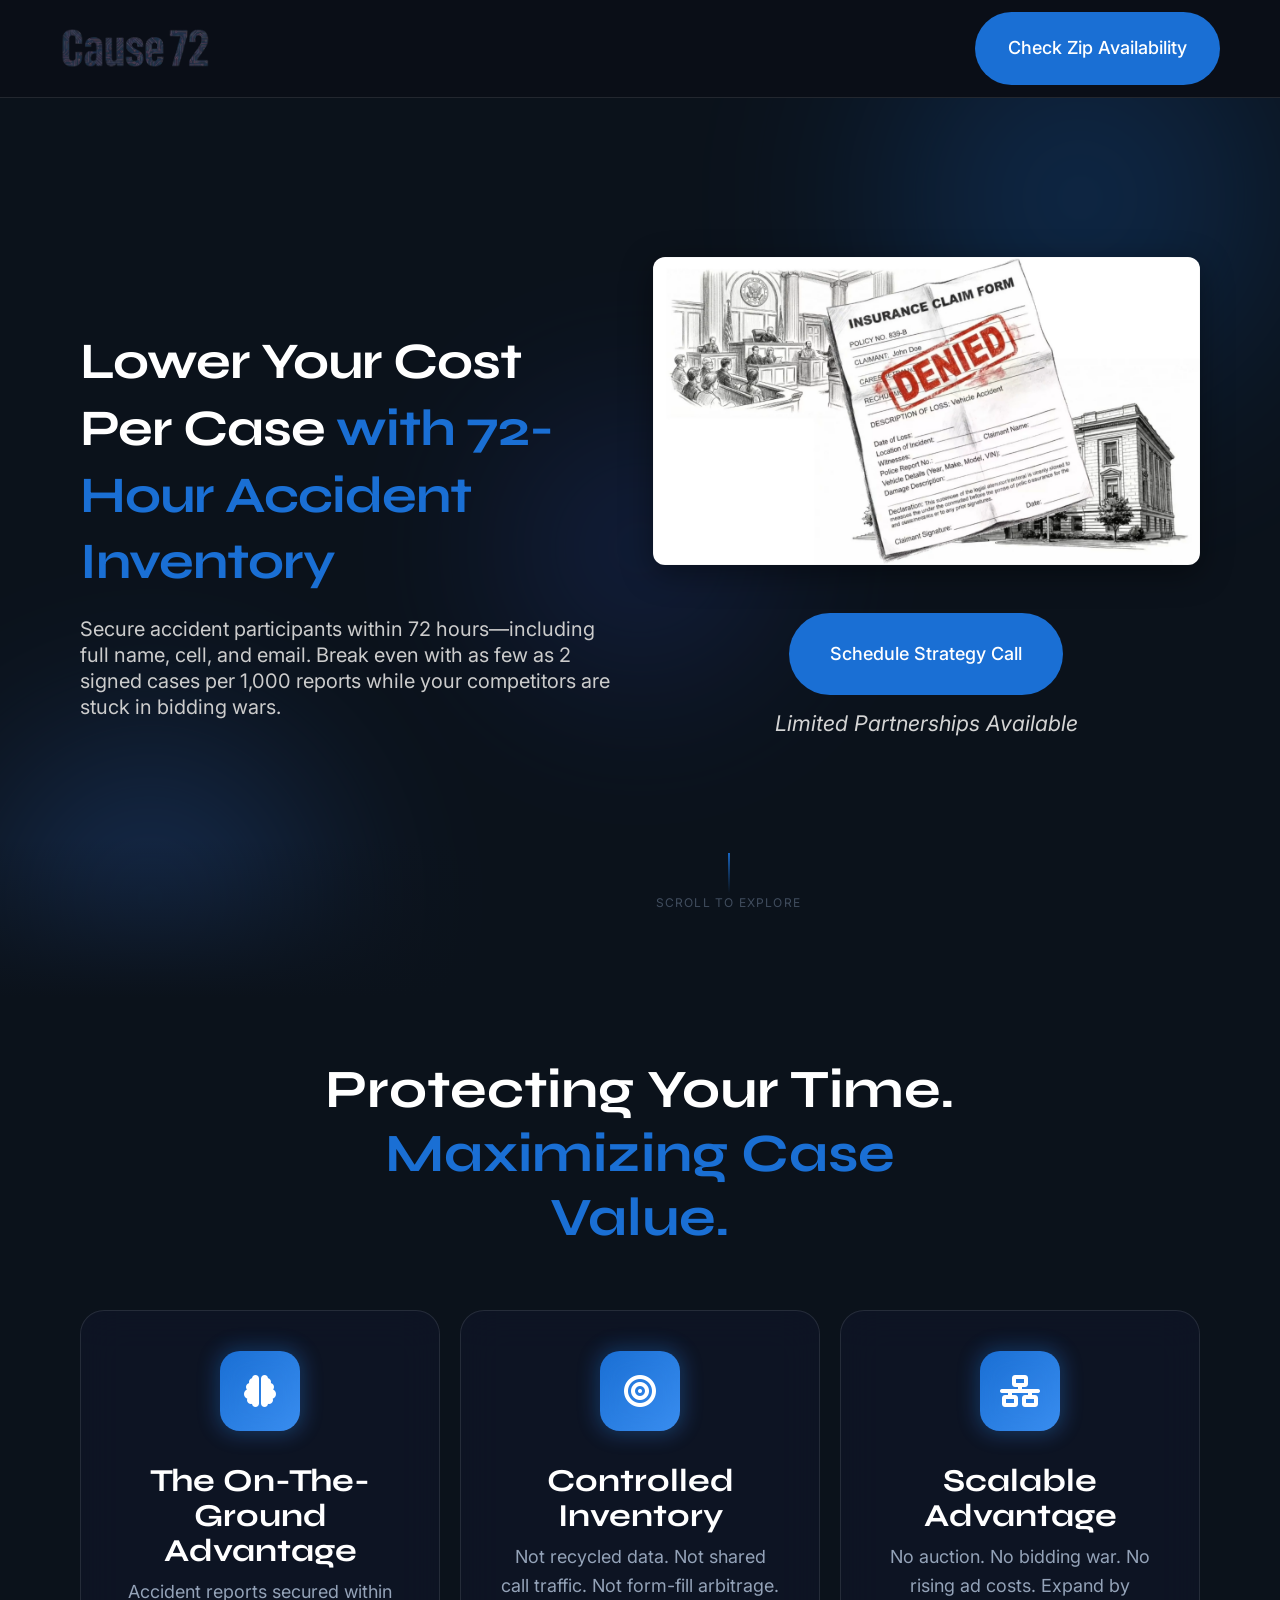
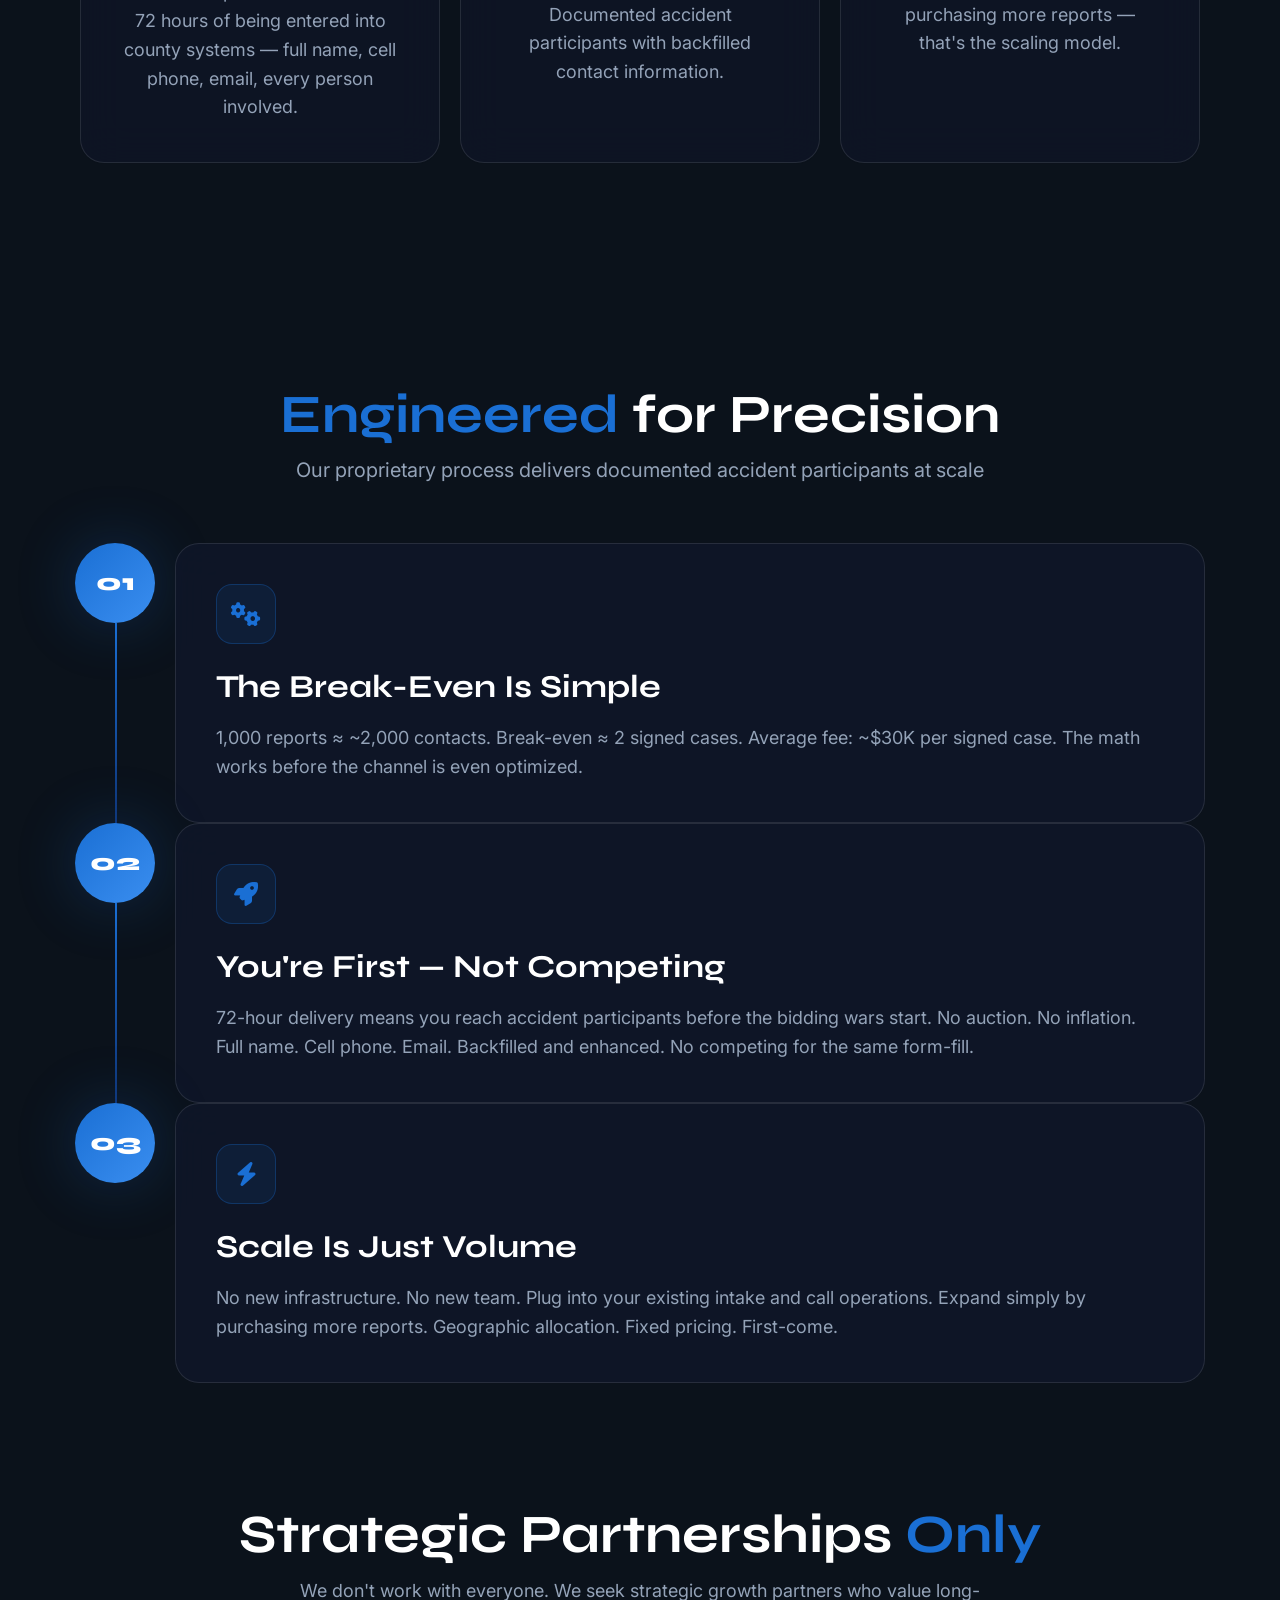
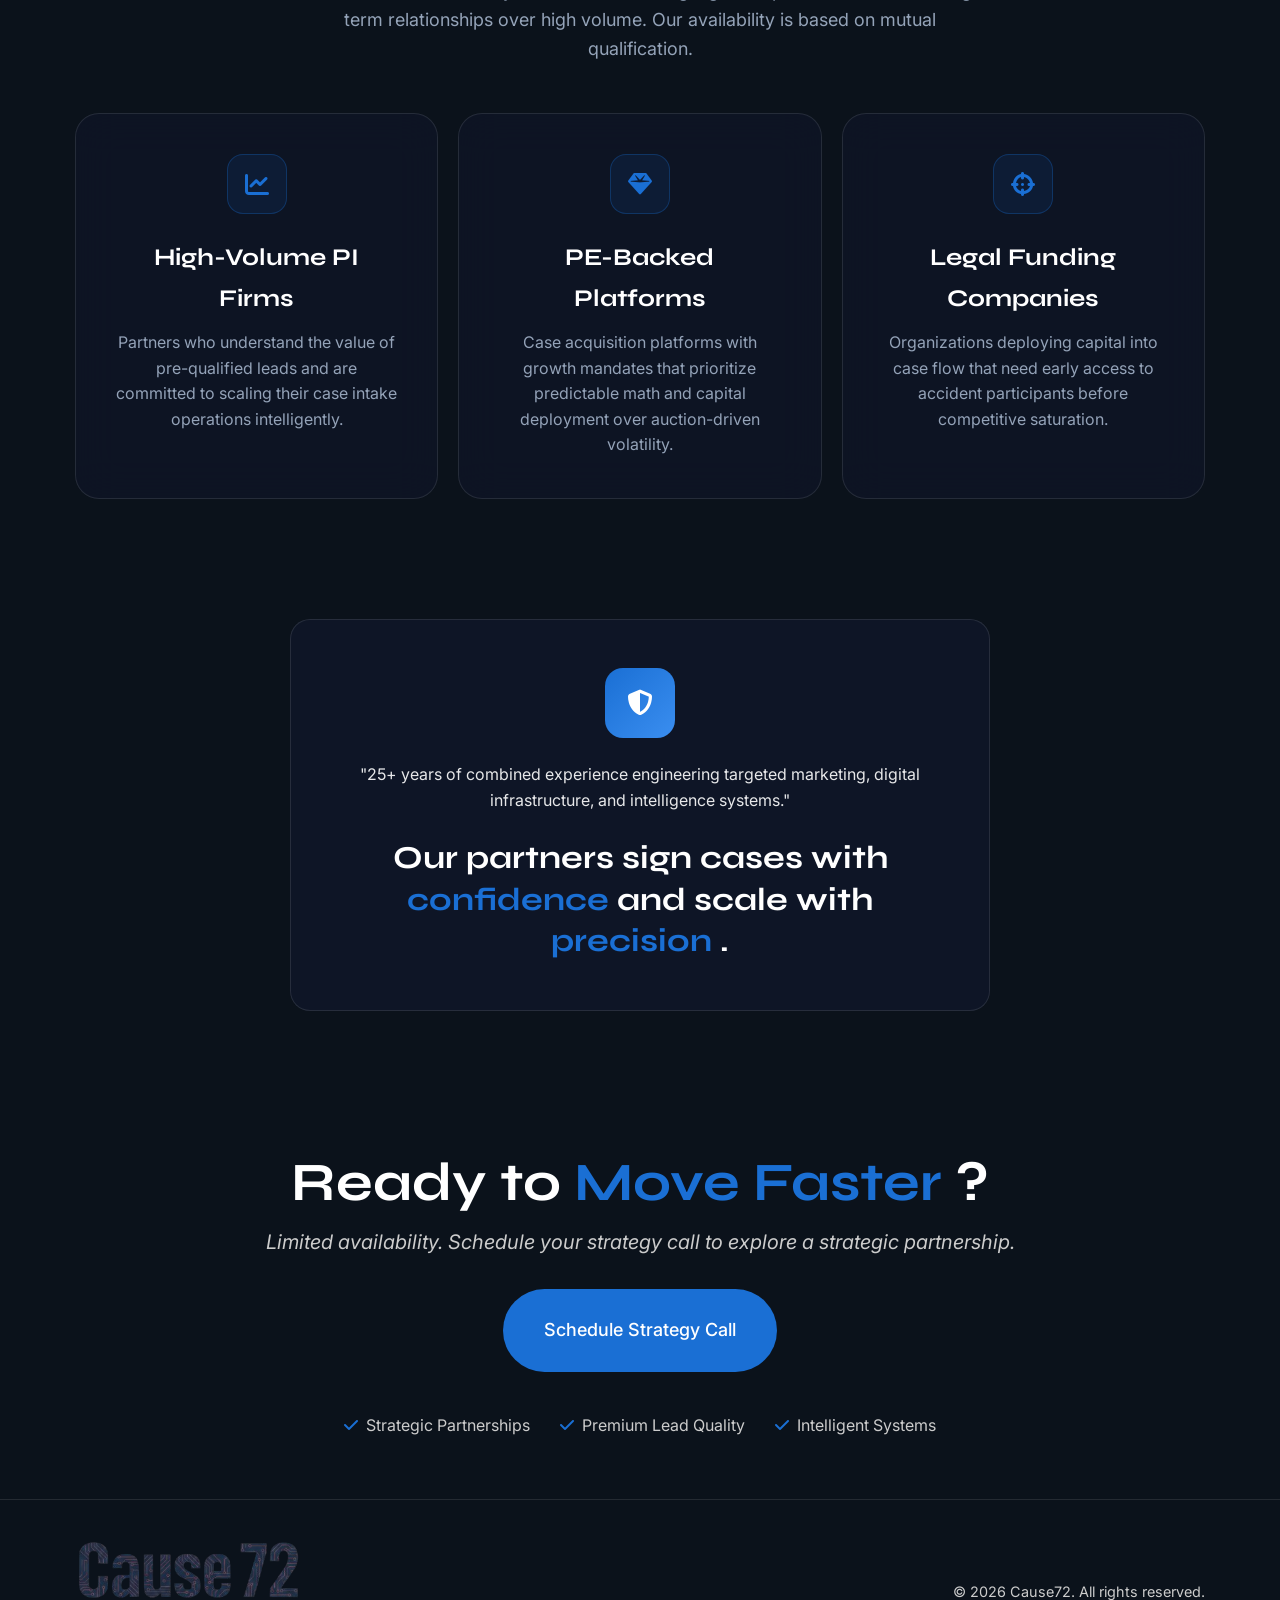
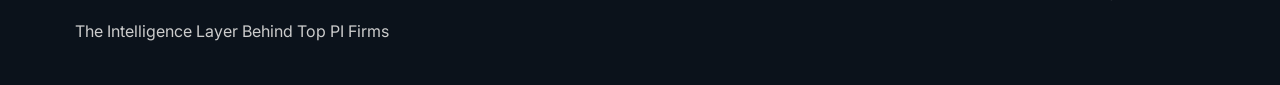
==== commit 2ebab34f: "rebrand: apply copy updates + swap video placeholder for c72mva.png hero image Copy changes (from CO" ====
--- a/index.html
+++ b/index.html
@@ -1212,7 +1212,7 @@
                 </a>
             </div>
             <div class="header-cta-col desktop-only">
-                <a href="schedule-call" class="cta-btn-nav">Schedule Strategy Call</a>
+                <a href="schedule-call" class="cta-btn-nav">Check Zip Availability</a>
             </div>
         </div>
     </header>
@@ -1234,20 +1234,22 @@
                 <div class="hero-left animate-left">
                     <h1 class="hero-headline">
                         <strong>
-                            <span class="white">The Intelligence Layer Behind </span>
-                            <span class="accent">Top PI Firms</span>
+                            <span class="white">Lower Your Cost Per Case </span>
+                            <span class="accent">with 72-Hour Accident Inventory</span>
                         </strong>
                     </h1>
                     <p class="hero-subtext">
-                        Pre-qualified, high-intent accident leads delivered within 72 hours for personal injury
-                        attorneys who value precision over volume.
+                        Secure accident participants within 72 hours—including full name, cell, and email. Break even
+                        with as few as 2 signed cases per 1,000 reports while your competitors are stuck in bidding
+                        wars.
                     </p>
                 </div>
 
                 <!-- Right Column: Video + CTA -->
                 <div class="hero-right animate-right">
-                    <div class="video-frame">
-                        <div class="video-placeholder"></div>
+                    <div class="hero-image-frame">
+                        <img src="assets/c72mva.png" alt="Insurance claim denied — accident victims need representation"
+                            style="width:100%;border-radius:12px;box-shadow:0 8px 32px rgba(0,0,0,0.4);">
                     </div>
 
                     <div class="hero-cta-wrapper">
@@ -1284,27 +1286,27 @@
                     <div class="value-icon">
                         <i class="fas fa-brain"></i>
                     </div>
-                    <h3>Data-Driven Intelligence</h3>
-                    <p>We utilize accident data, AI, and intelligent systems to find and pre-qualify MVA leads — serving
-                        only cases that match your exact intake criteria.</p>
+                    <h3>The On-The-Ground Advantage</h3>
+                    <p>Accident reports secured within 72 hours of being entered into county systems — full name, cell
+                        phone, email, every person involved.</p>
                 </div>
 
                 <div class="glass-card animate-up">
                     <div class="value-icon">
                         <i class="fas fa-bullseye"></i>
                     </div>
-                    <h3>100% Custom-Tailored</h3>
-                    <p>Every lead matches your exact qualification criteria. No noise. No waste. Only accident victims
-                        actively seeking representation that meet your requirements.</p>
+                    <h3>Controlled Inventory</h3>
+                    <p>Not recycled data. Not shared call traffic. Not form-fill arbitrage. Documented accident
+                        participants with backfilled contact information.</p>
                 </div>
 
                 <div class="glass-card animate-up">
                     <div class="value-icon">
                         <i class="fas fa-network-wired"></i>
                     </div>
-                    <h3>Multi-Channel Mastery</h3>
-                    <p>Proprietary systems combining targeted outreach and paid inbound traffic to deliver high-intent
-                        PI leads at scale.</p>
+                    <h3>Scalable Advantage</h3>
+                    <p>No auction. No bidding war. No rising ad costs. Expand by purchasing more reports — that's the
+                        scaling model.</p>
                 </div>
             </div>
         </div>
@@ -1320,7 +1322,7 @@
                     <span class="accent">Engineered</span>
                     <span class="white"> for Precision</span>
                 </h2>
-                <p class="subtitle">Our proprietary process delivers pre-qualified cases at scale</p>
+                <p class="subtitle">Our proprietary process delivers documented accident participants at scale</p>
             </div>
         </div>
     </section>
@@ -1336,9 +1338,9 @@
                     <div class="step-icon">
                         <i class="fas fa-cogs"></i>
                     </div>
-                    <h3>Strategic Onboarding</h3>
-                    <p>We engineer a completely custom lead acquisition funnel based on your exact qualification
-                        criteria for motor vehicle accident cases.</p>
+                    <h3>The Break-Even Is Simple</h3>
+                    <p>1,000 reports ≈ ~2,000 contacts. Break-even ≈ 2 signed cases. Average fee: ~$30K per signed case.
+                        The math works before the channel is even optimized.</p>
                 </div>
             </div>
 
@@ -1348,9 +1350,10 @@
                     <div class="step-icon">
                         <i class="fas fa-rocket"></i>
                     </div>
-                    <h3>Intelligent Deployment</h3>
-                    <p>Our multi-channel systems activate across targeted outreach and paid channels to reach accident
-                        victims seeking legal representation. AI-powered optimization ensures maximum efficiency.</p>
+                    <h3>You're First — Not Competing</h3>
+                    <p>72-hour delivery means you reach accident participants before the bidding wars start. No auction.
+                        No inflation. Full name. Cell phone. Email. Backfilled and enhanced. No competing for the same
+                        form-fill.</p>
                 </div>
             </div>
 
@@ -1360,9 +1363,9 @@
                     <div class="step-icon">
                         <i class="fas fa-bolt"></i>
                     </div>
-                    <h3>Real-Time Delivery</h3>
-                    <p>Pre-qualified MVA leads delivered instantly to your CRM, shared sheets, with text + email alerts.
-                        Speed to lead optimized for conversion.</p>
+                    <h3>Scale Is Just Volume</h3>
+                    <p>No new infrastructure. No new team. Plug into your existing intake and call operations. Expand
+                        simply by purchasing more reports. Geographic allocation. Fixed pricing. First-come.</p>
                 </div>
             </div>
         </div>
@@ -1400,9 +1403,9 @@
                             <i class="fas fa-gem"></i>
                         </div>
                     </div>
-                    <h3>Quality Over Quantity</h3>
-                    <p>Firms that prioritize high-intent, qualified leads over volume metrics and understand strategic
-                        value.</p>
+                    <h3>PE-Backed Platforms</h3>
+                    <p>Case acquisition platforms with growth mandates that prioritize predictable math and capital
+                        deployment over auction-driven volatility.</p>
                 </div>
 
                 <div class="partnership-card animate-up">
@@ -1411,9 +1414,9 @@
                             <i class="fas fa-crosshairs"></i>
                         </div>
                     </div>
-                    <h3>Ready to Scale with Precision</h3>
-                    <p>Teams prepared to sign more cases faster while maintaining quality standards through intelligent
-                        lead qualification systems.</p>
+                    <h3>Legal Funding Companies</h3>
+                    <p>Organizations deploying capital into case flow that need early access to accident participants
+                        before competitive saturation.</p>
                 </div>
             </div>
         </div>
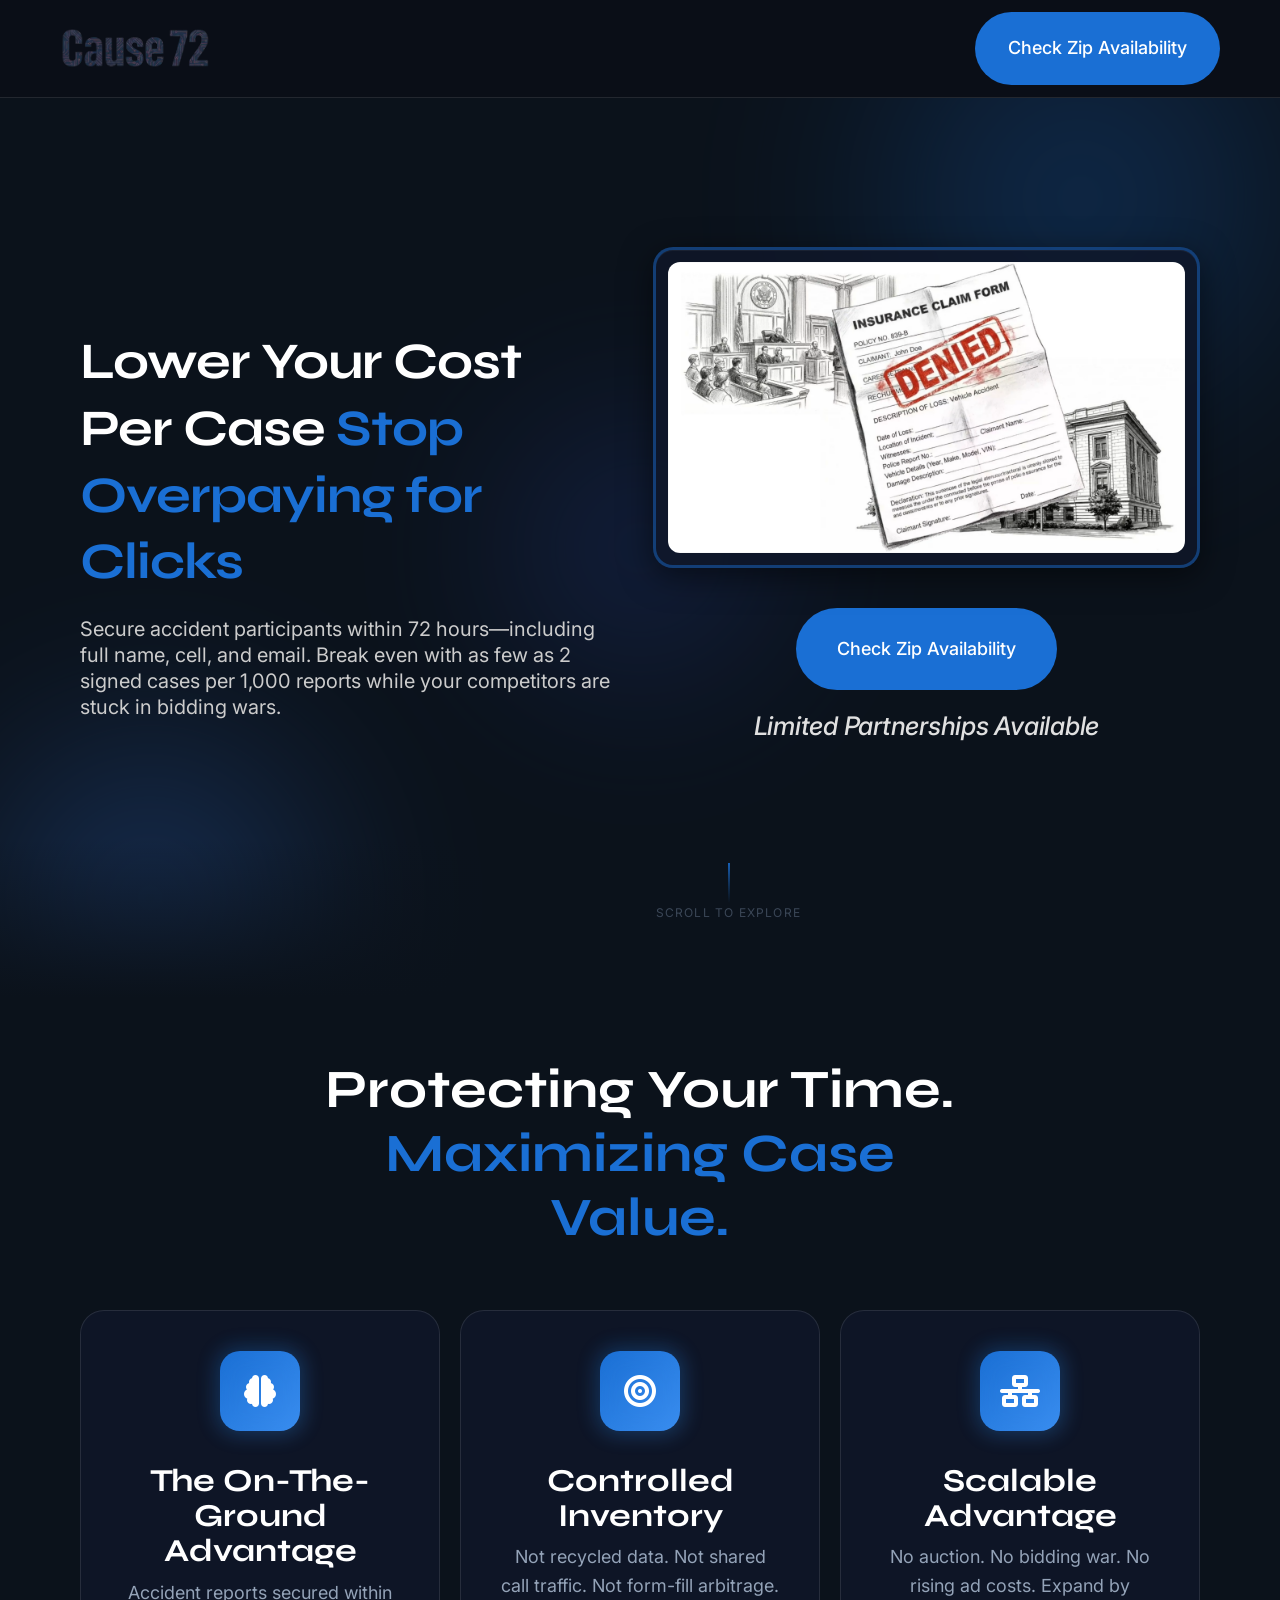
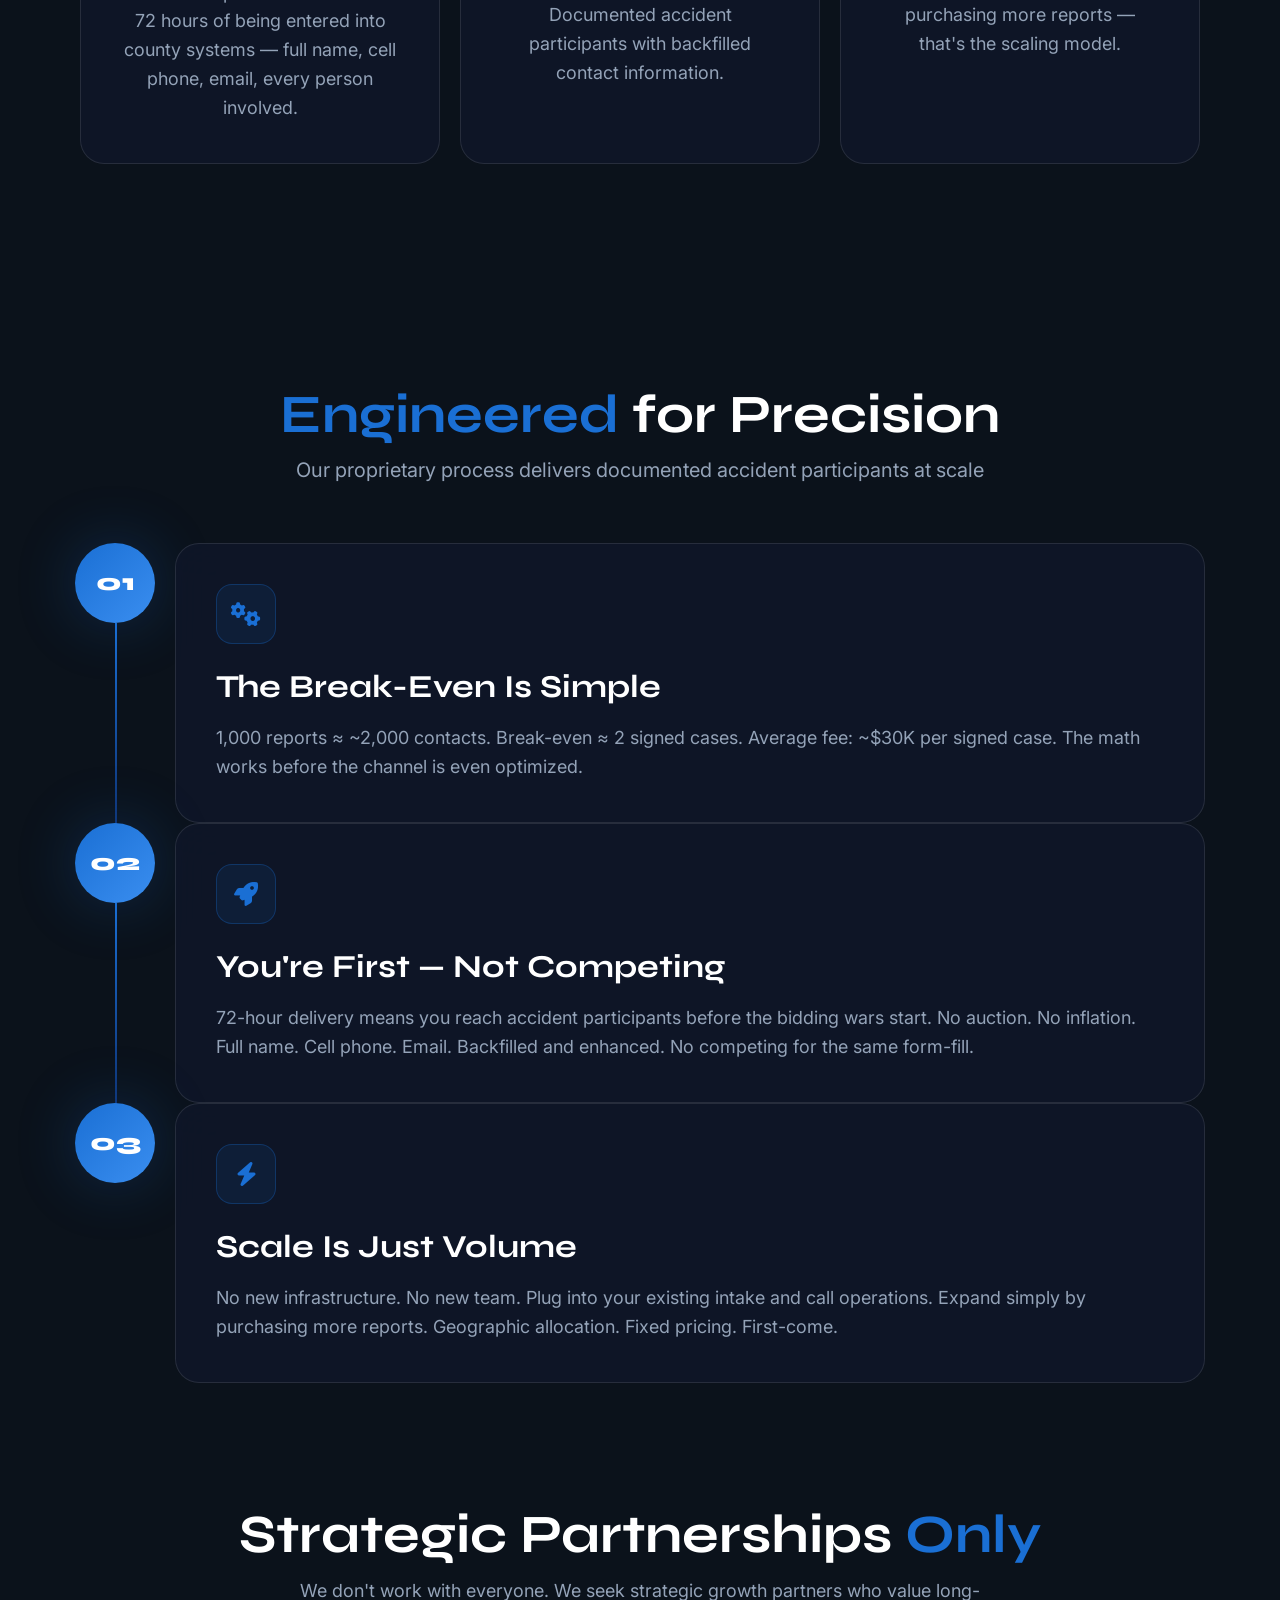
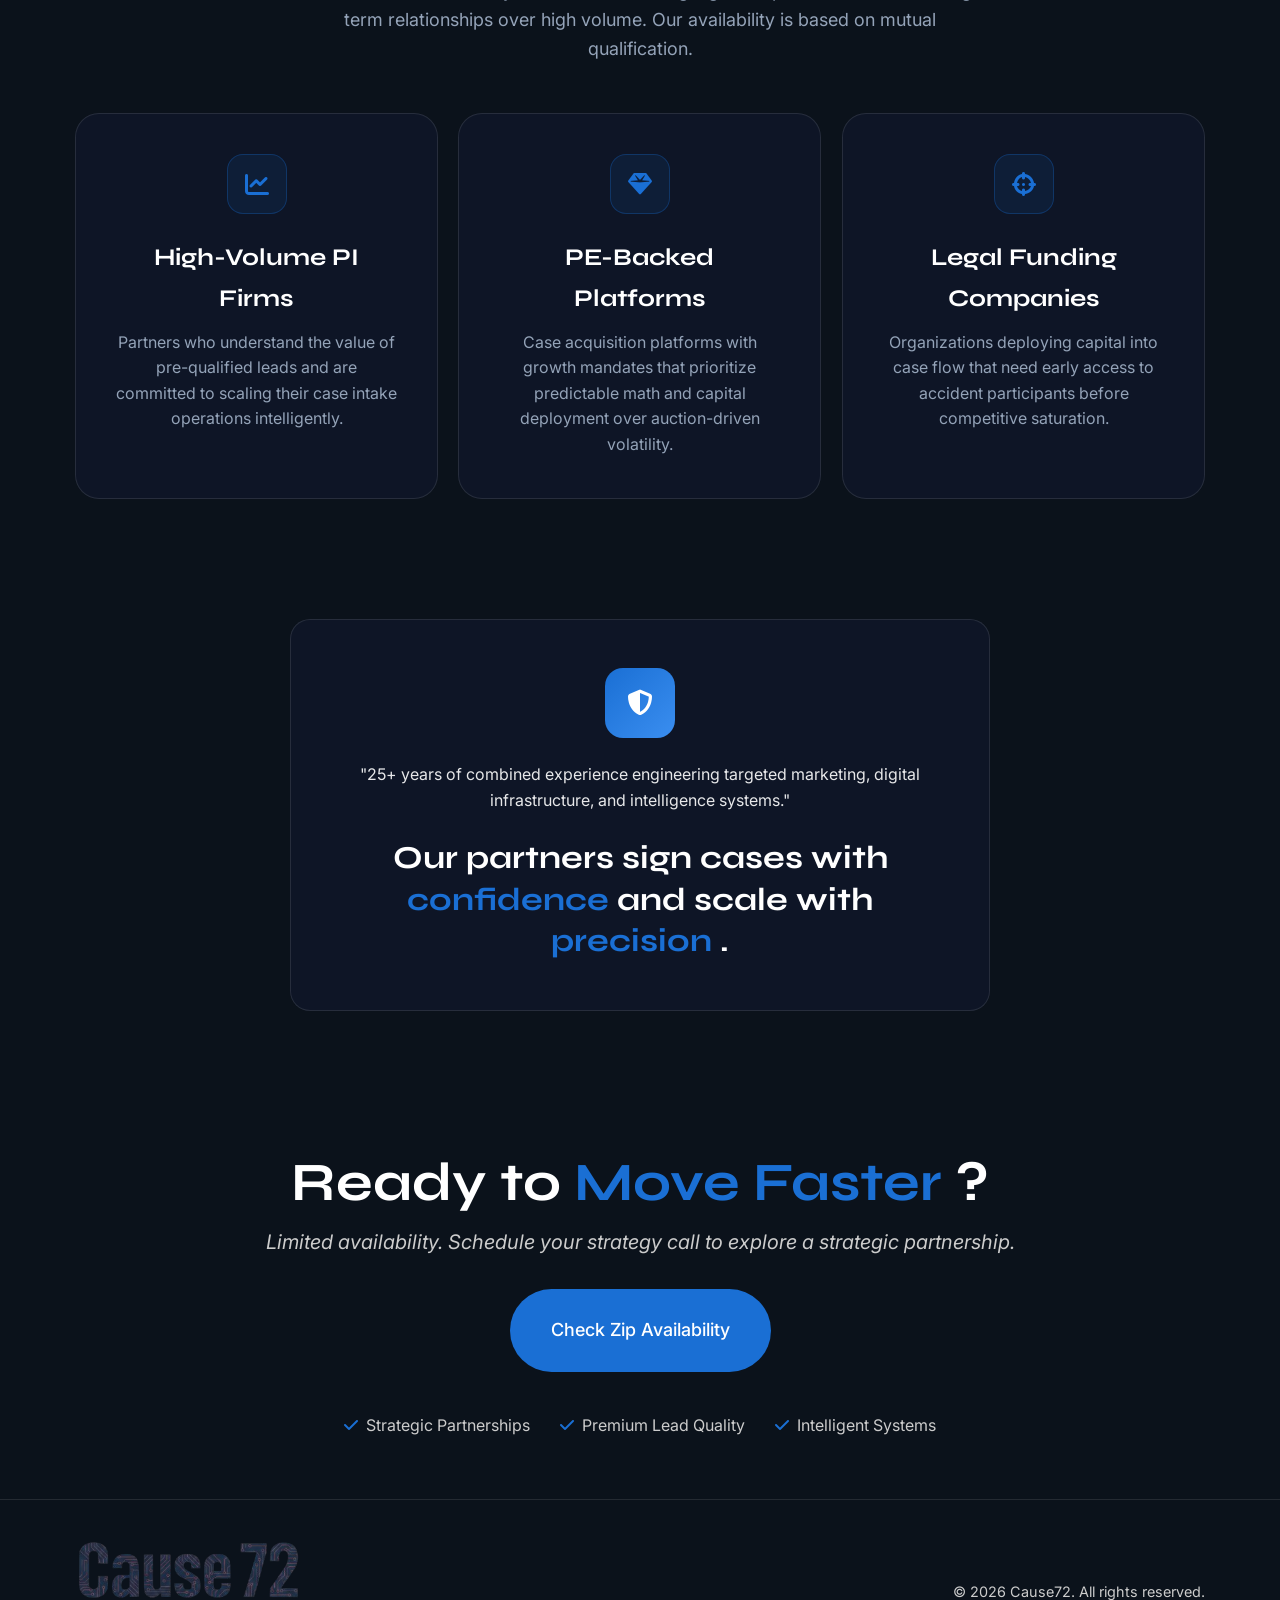
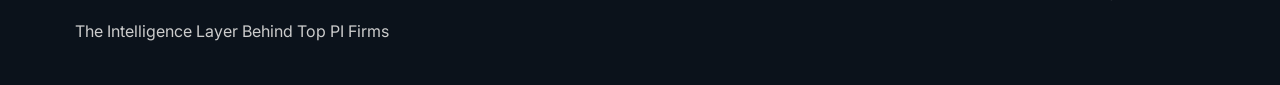
==== commit e1cf1767: "fix(ui): animation polish + vercel routing + button copy CSS: - Add .hero-image-frame: 3px blue bord" ====
--- a/index.html
+++ b/index.html
@@ -353,6 +353,30 @@
             border-color: rgba(26, 111, 212, 0.5);
         }
 
+        /* ── Hero Image Frame (replaces video-frame) ────────────────── */
+        .hero-image-frame {
+            background-color: var(--video-bg);
+            border: 3px solid rgba(26, 111, 212, 0.45);
+            border-radius: 20px;
+            padding: 12px;
+            position: relative;
+            overflow: hidden;
+            transition: all 0.3s ease;
+            box-shadow: 0 8px 32px rgba(0, 0, 0, 0.5), inset 0 1px 0 rgba(255, 255, 255, 0.05);
+        }
+
+        .hero-image-frame:hover {
+            box-shadow: rgba(26, 111, 212, 0.35) 0px 20px 64px, 0 8px 32px rgba(0, 0, 0, 0.4);
+            transform: translateY(-6px);
+            border-color: rgba(26, 111, 212, 0.7);
+        }
+
+        .hero-image-frame img {
+            width: 100%;
+            border-radius: 12px;
+            display: block;
+        }
+
         .video-placeholder {
             width: 100%;
             padding-bottom: 56.25%;
@@ -413,11 +437,13 @@
 
         .hero-limited {
             font-family: var(--contentfont);
-            color: #d4d4d4;
+            color: #e0e0e0;
             font-style: italic;
-            font-size: 1.35rem;
+            font-size: 1.6rem;
+            font-weight: 500;
             text-align: center;
-            padding: 10px 0;
+            padding: 14px 0;
+            letter-spacing: -0.01em;
         }
 
         /* Scroll Indicator */
@@ -1235,7 +1261,7 @@
                     <h1 class="hero-headline">
                         <strong>
                             <span class="white">Lower Your Cost Per Case </span>
-                            <span class="accent">with 72-Hour Accident Inventory</span>
+                            <span class="accent">Stop Overpaying for Clicks</span>
                         </strong>
                     </h1>
                     <p class="hero-subtext">
@@ -1247,13 +1273,13 @@
 
                 <!-- Right Column: Video + CTA -->
                 <div class="hero-right animate-right">
-                    <div class="hero-image-frame">
-                        <img src="assets/c72mva.png" alt="Insurance claim denied — accident victims need representation"
-                            style="width:100%;border-radius:12px;box-shadow:0 8px 32px rgba(0,0,0,0.4);">
+                    <div class="hero-image-frame tilt-hover animate-right">
+                        <img src="assets/c72mva.png"
+                            alt="Insurance claim denied — accident victims need representation">
                     </div>
 
                     <div class="hero-cta-wrapper">
-                        <a href="schedule-call" class="hero-cta-btn">Schedule Strategy Call</a>
+                        <a href="schedule-call" class="hero-cta-btn">Check Zip Availability</a>
                     </div>
 
                     <p class="hero-limited">Limited Partnerships Available</p>
@@ -1282,7 +1308,7 @@
 
             <!-- 3 Cards -->
             <div class="value-cards-row">
-                <div class="glass-card animate-up">
+                <div class="glass-card animate-up tilt-hover">
                     <div class="value-icon">
                         <i class="fas fa-brain"></i>
                     </div>
@@ -1291,7 +1317,7 @@
                         phone, email, every person involved.</p>
                 </div>
 
-                <div class="glass-card animate-up">
+                <div class="glass-card animate-up tilt-hover">
                     <div class="value-icon">
                         <i class="fas fa-bullseye"></i>
                     </div>
@@ -1300,7 +1326,7 @@
                         participants with backfilled contact information.</p>
                 </div>
 
-                <div class="glass-card animate-up">
+                <div class="glass-card animate-up tilt-hover">
                     <div class="value-icon">
                         <i class="fas fa-network-wired"></i>
                     </div>
@@ -1386,7 +1412,7 @@
             </div>
 
             <div class="partnership-cards-row">
-                <div class="partnership-card animate-up">
+                <div class="partnership-card animate-up tilt-hover">
                     <div class="partnership-icon">
                         <div class="rotate-icon">
                             <i class="fas fa-chart-line"></i>
@@ -1397,7 +1423,7 @@
                         intake operations intelligently.</p>
                 </div>
 
-                <div class="partnership-card animate-up">
+                <div class="partnership-card animate-up tilt-hover">
                     <div class="partnership-icon">
                         <div class="rotate-icon">
                             <i class="fas fa-gem"></i>
@@ -1408,7 +1434,7 @@
                         deployment over auction-driven volatility.</p>
                 </div>
 
-                <div class="partnership-card animate-up">
+                <div class="partnership-card animate-up tilt-hover">
                     <div class="partnership-icon">
                         <div class="rotate-icon">
                             <i class="fas fa-crosshairs"></i>
@@ -1461,7 +1487,7 @@
                 </h2>
                 <p class="cta-subtitle">Limited availability. Schedule your strategy call to explore a strategic
                     partnership.</p>
-                <a href="schedule-call" class="final-cta-btn">Schedule Strategy Call</a>
+                <a href="schedule-call" class="final-cta-btn">Check Zip Availability</a>
 
                 <ul class="cta-bullets">
                     <li>Strategic Partnerships</li>
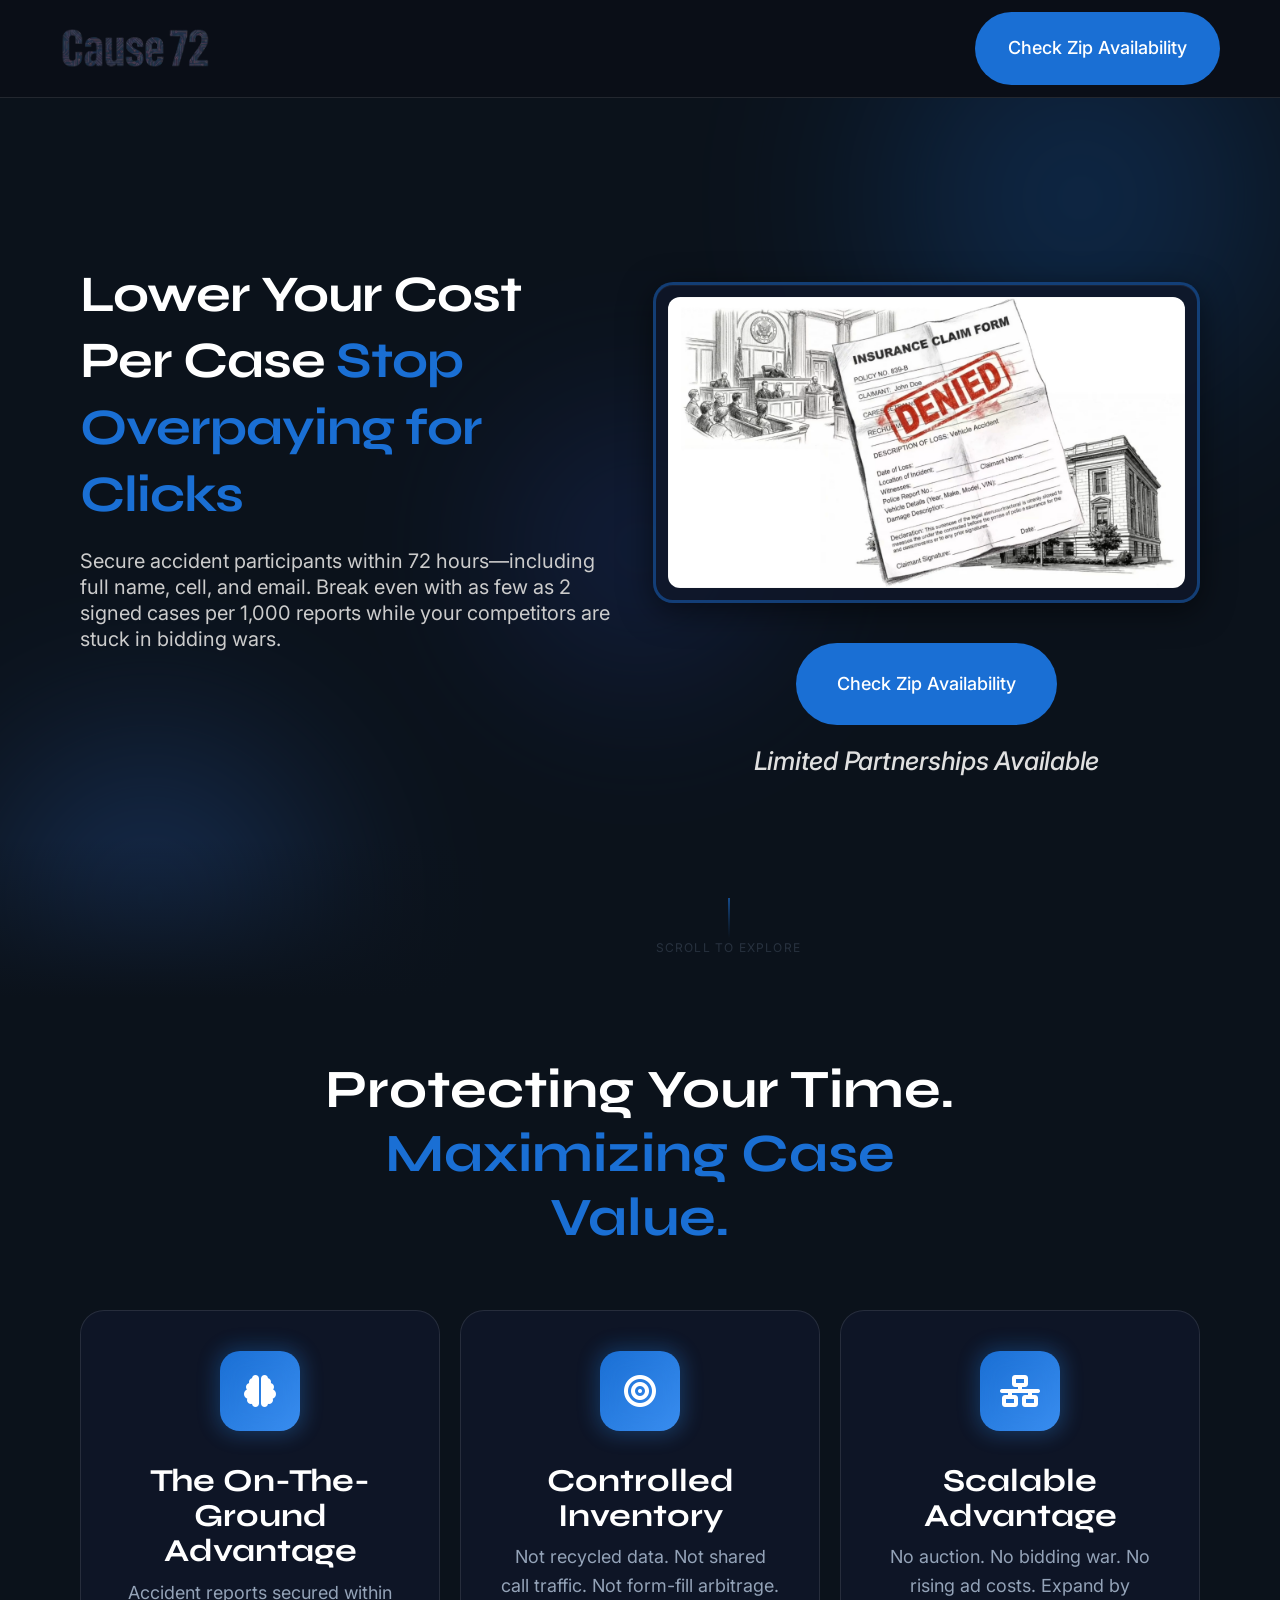
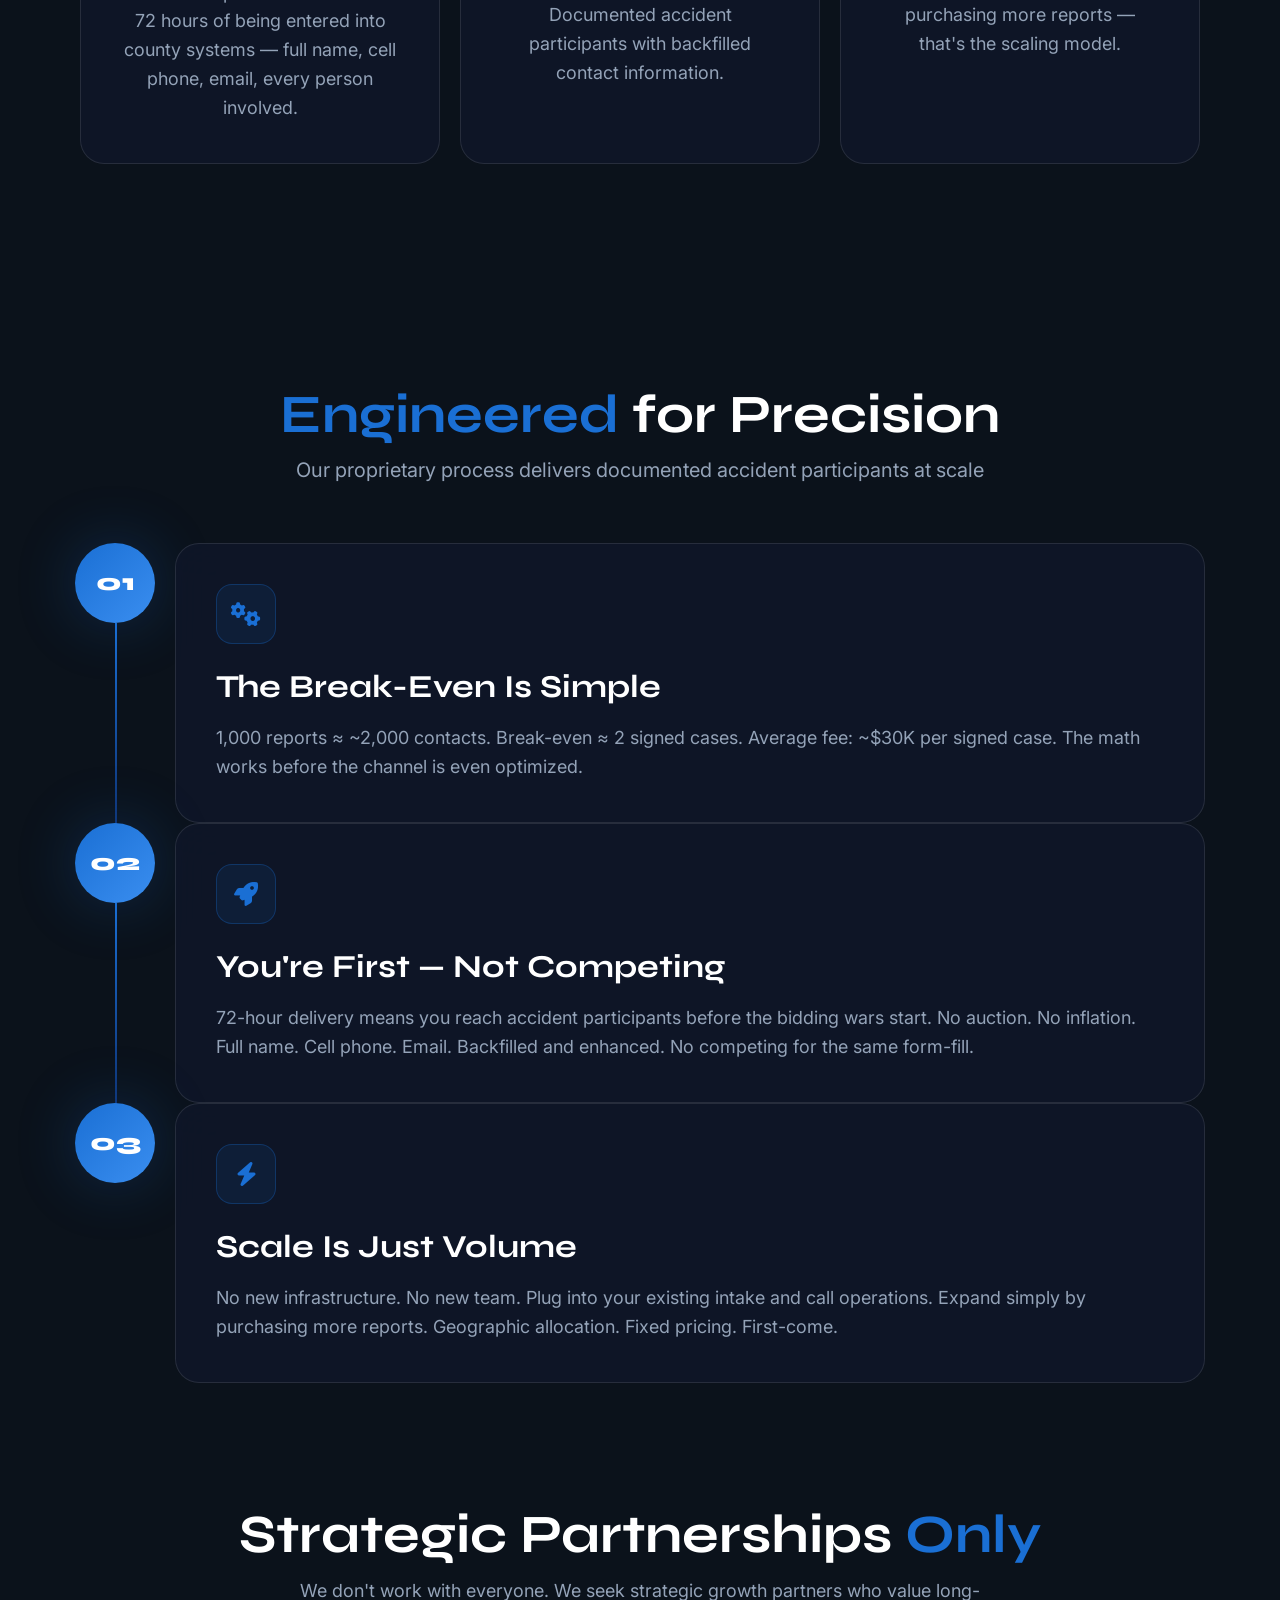
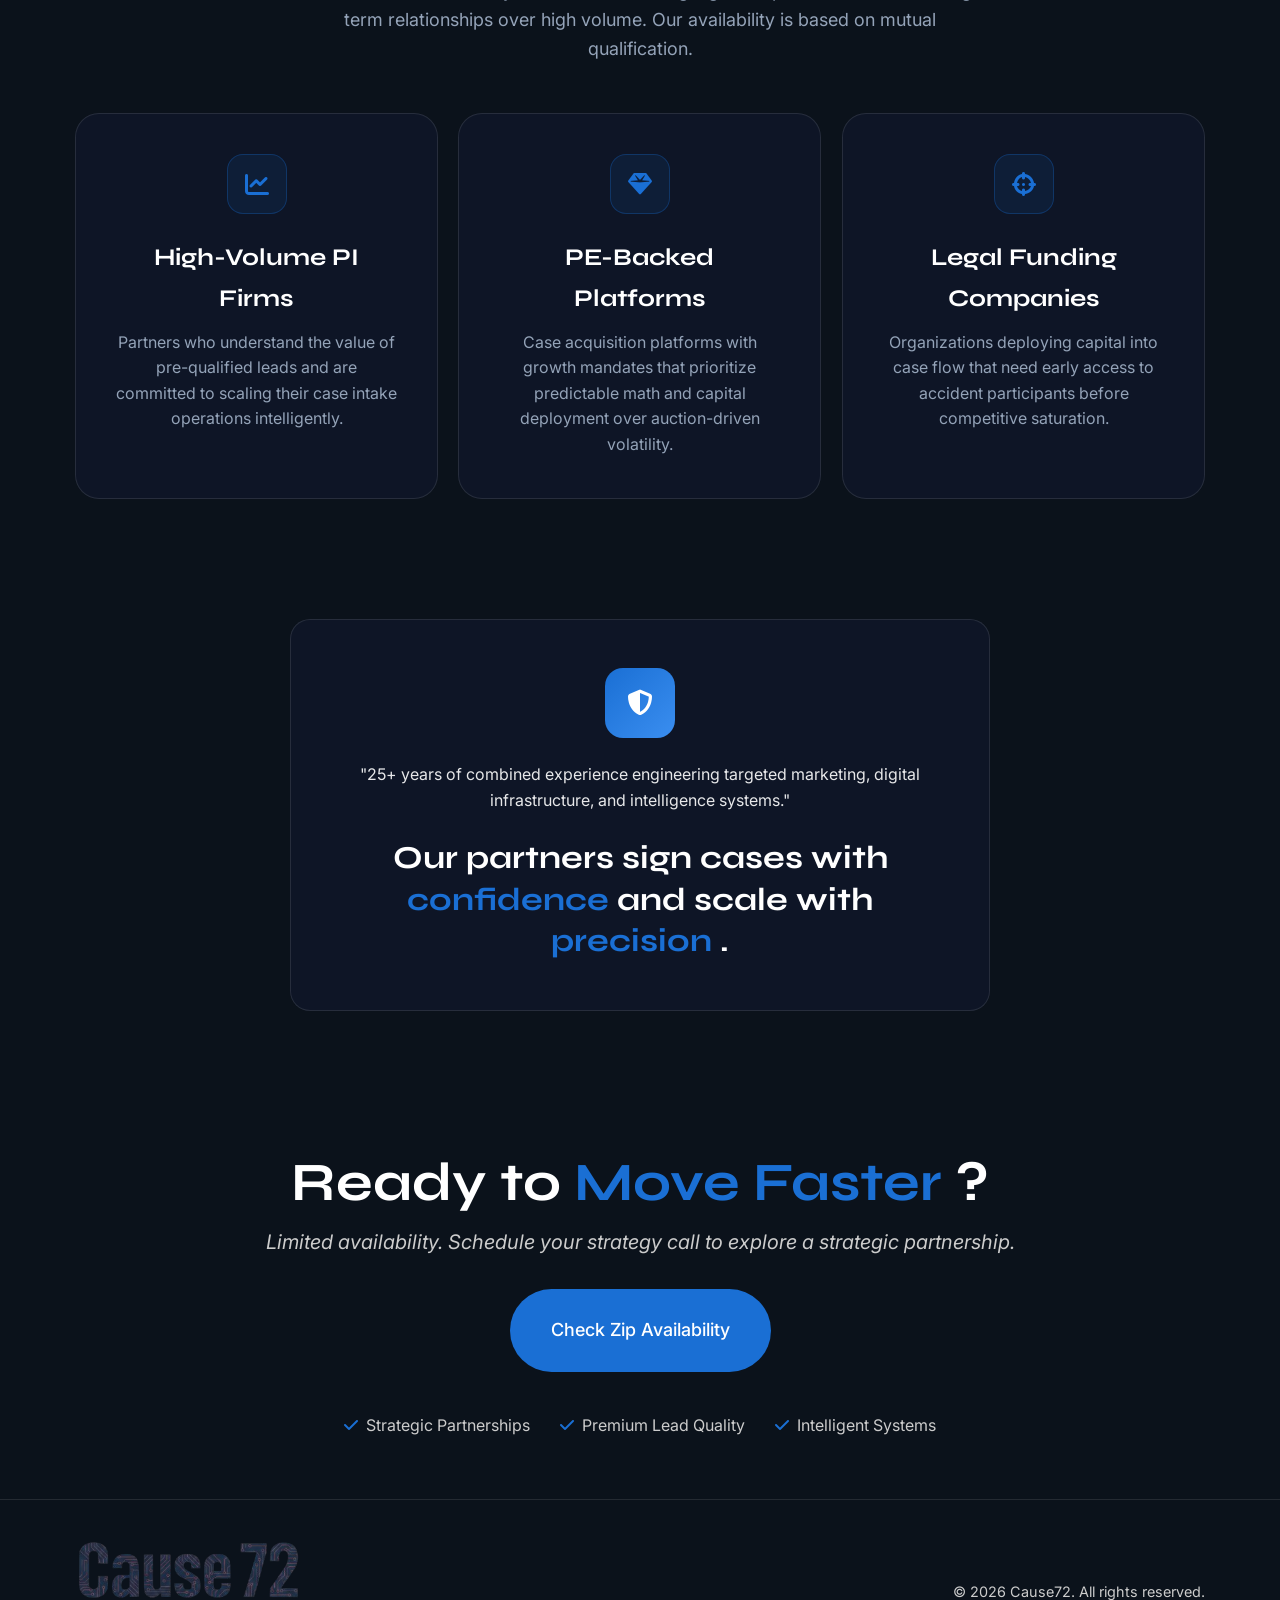
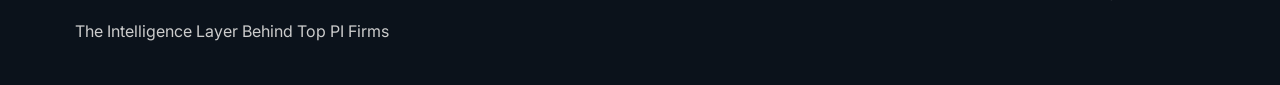
==== commit fd2a9c8d: "fix(hero): top-align H1 and image — flex-start + trim hero-right padding" ====
--- a/index.html
+++ b/index.html
@@ -292,7 +292,7 @@
 
         .hero-row {
             display: flex;
-            align-items: center;
+            align-items: flex-start;
             gap: 20px;
             position: relative;
             z-index: 1;
@@ -305,7 +305,7 @@
 
         .hero-right {
             width: 50.2%;
-            padding: 10px 5px 100px;
+            padding: 20px 5px 40px;
         }
 
         .hero-headline {
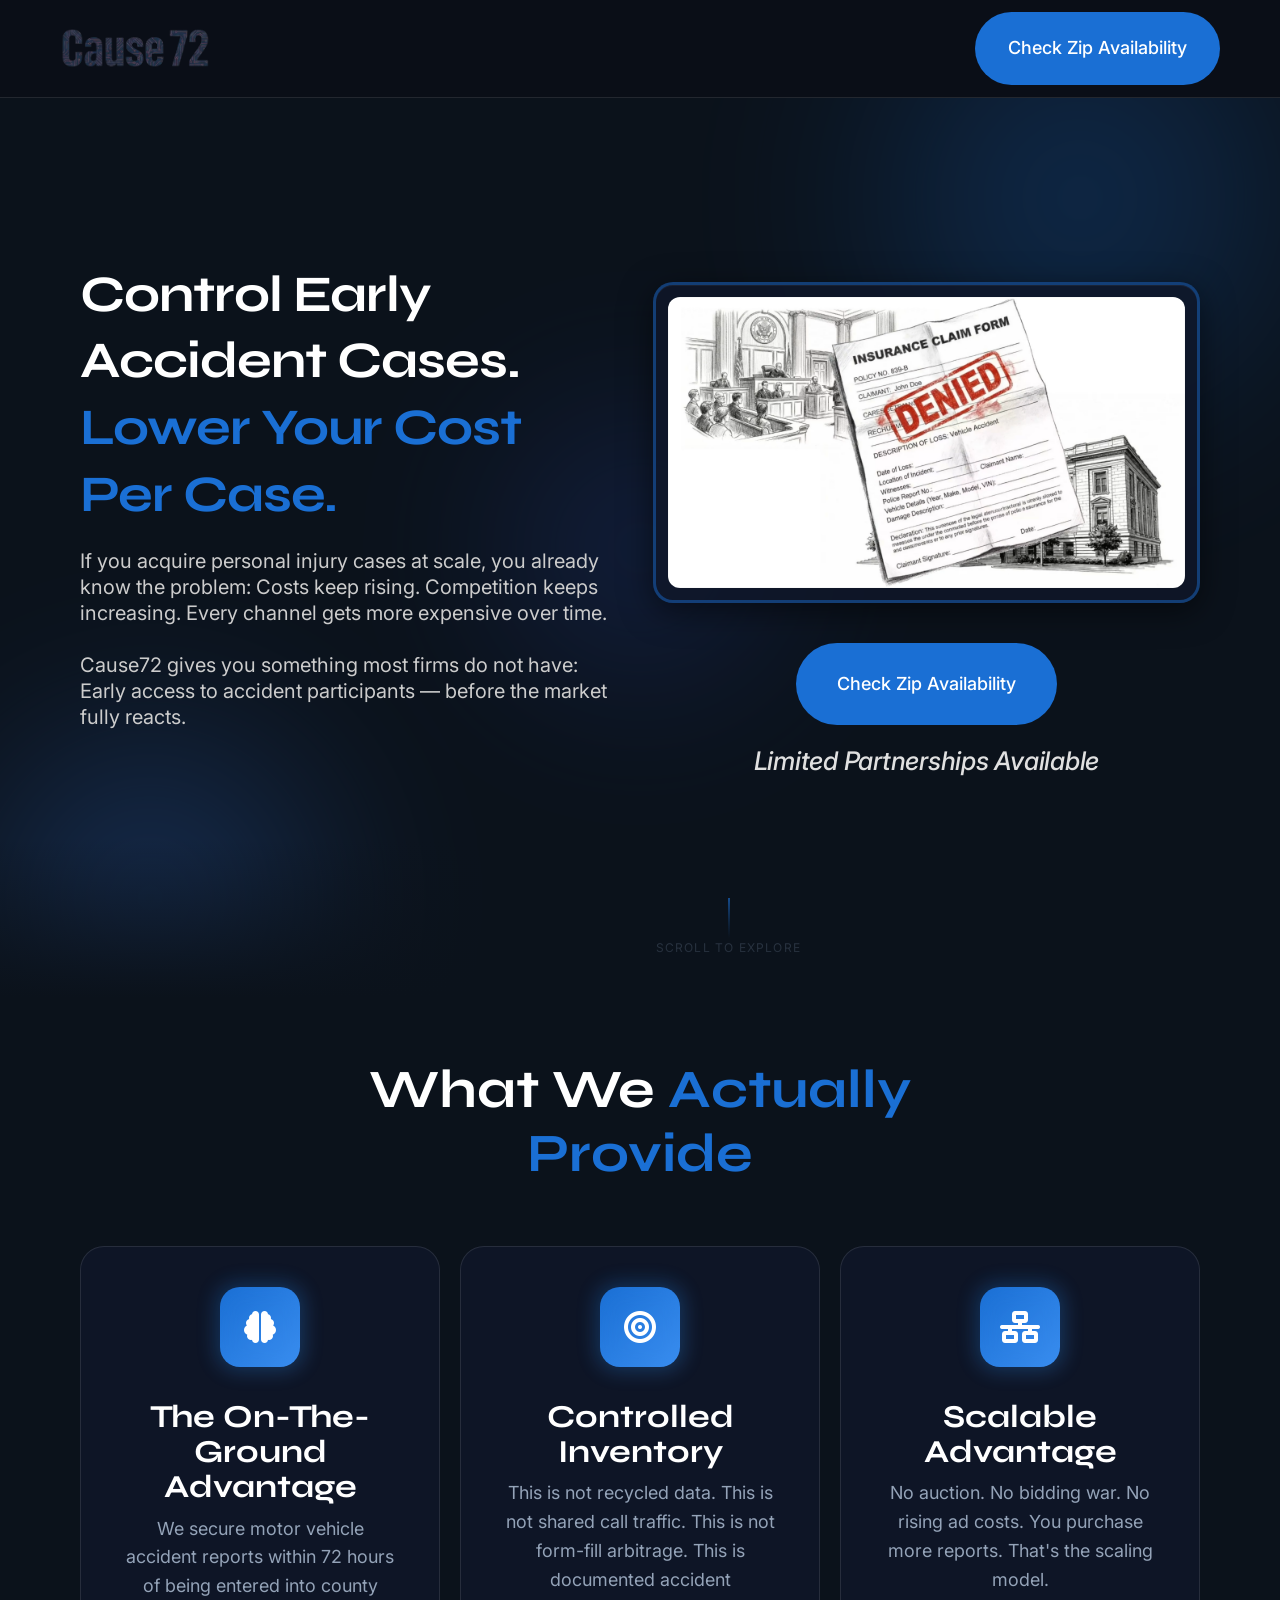
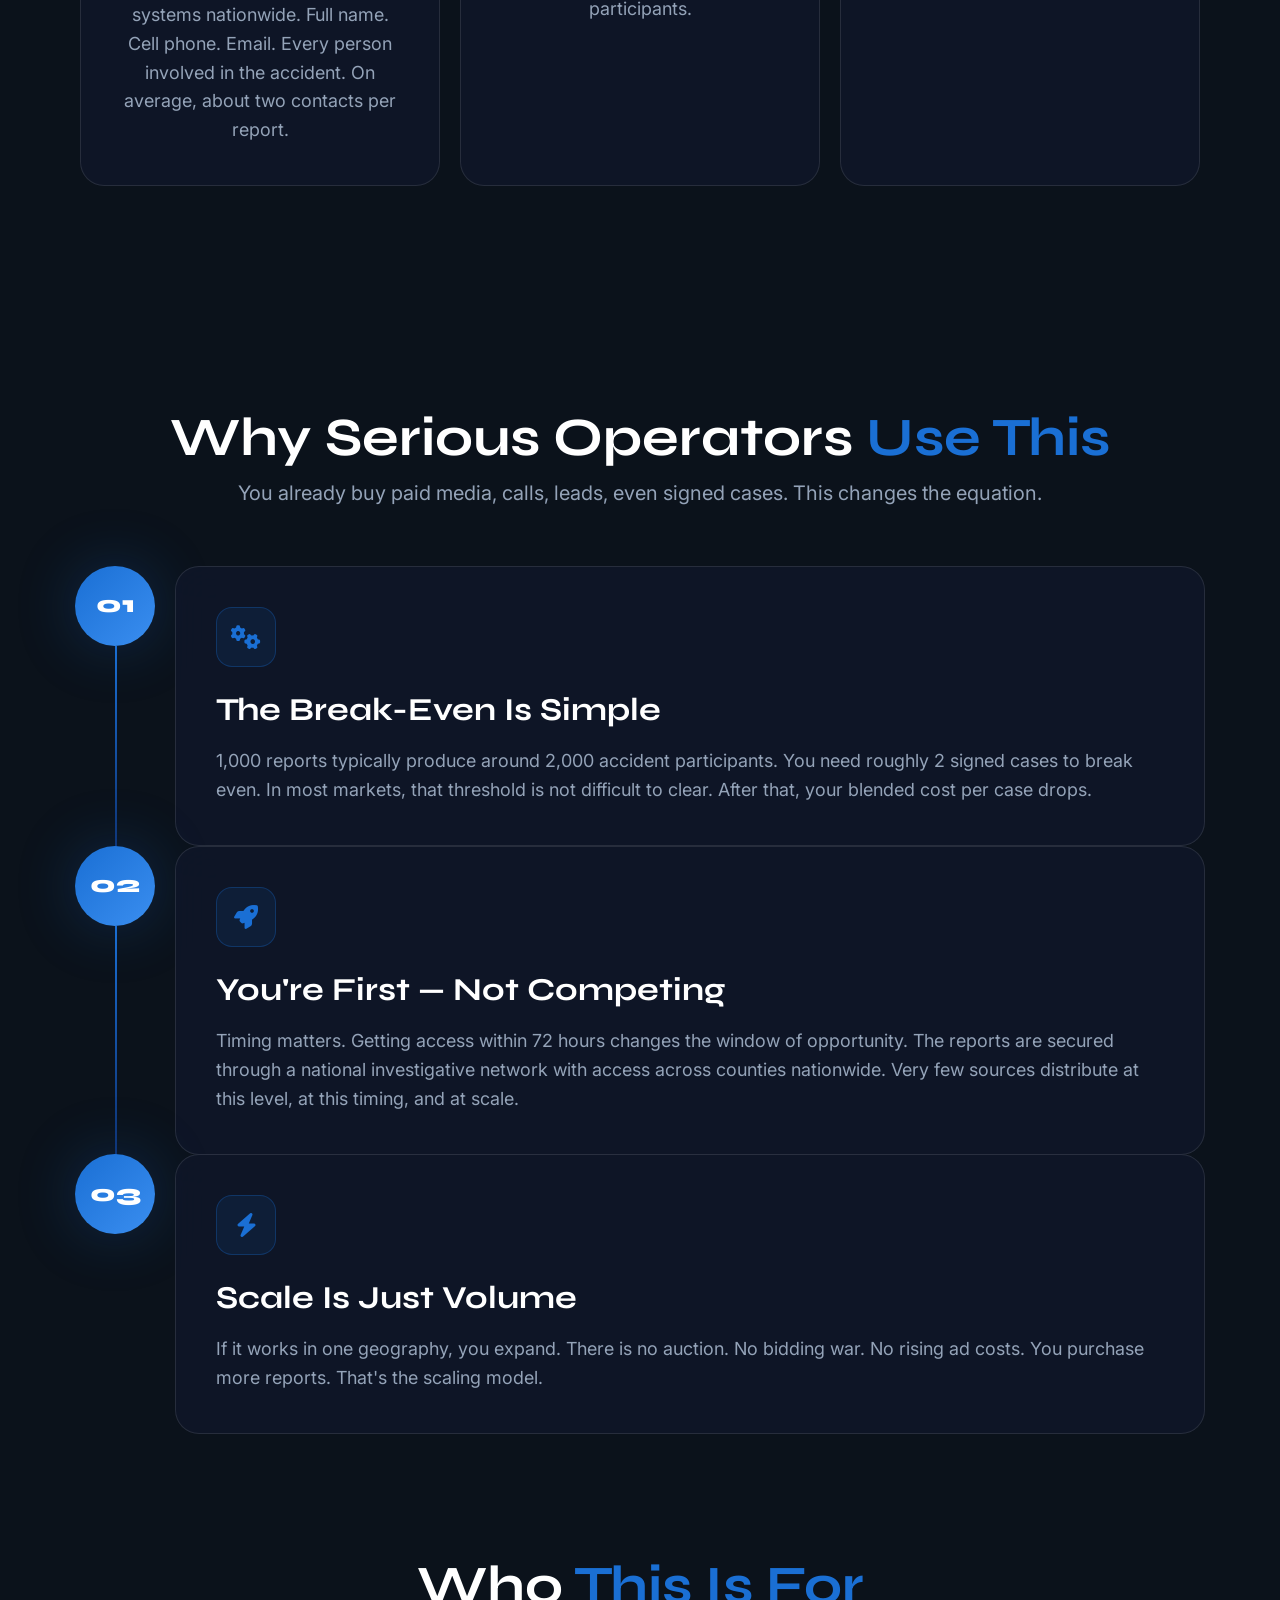
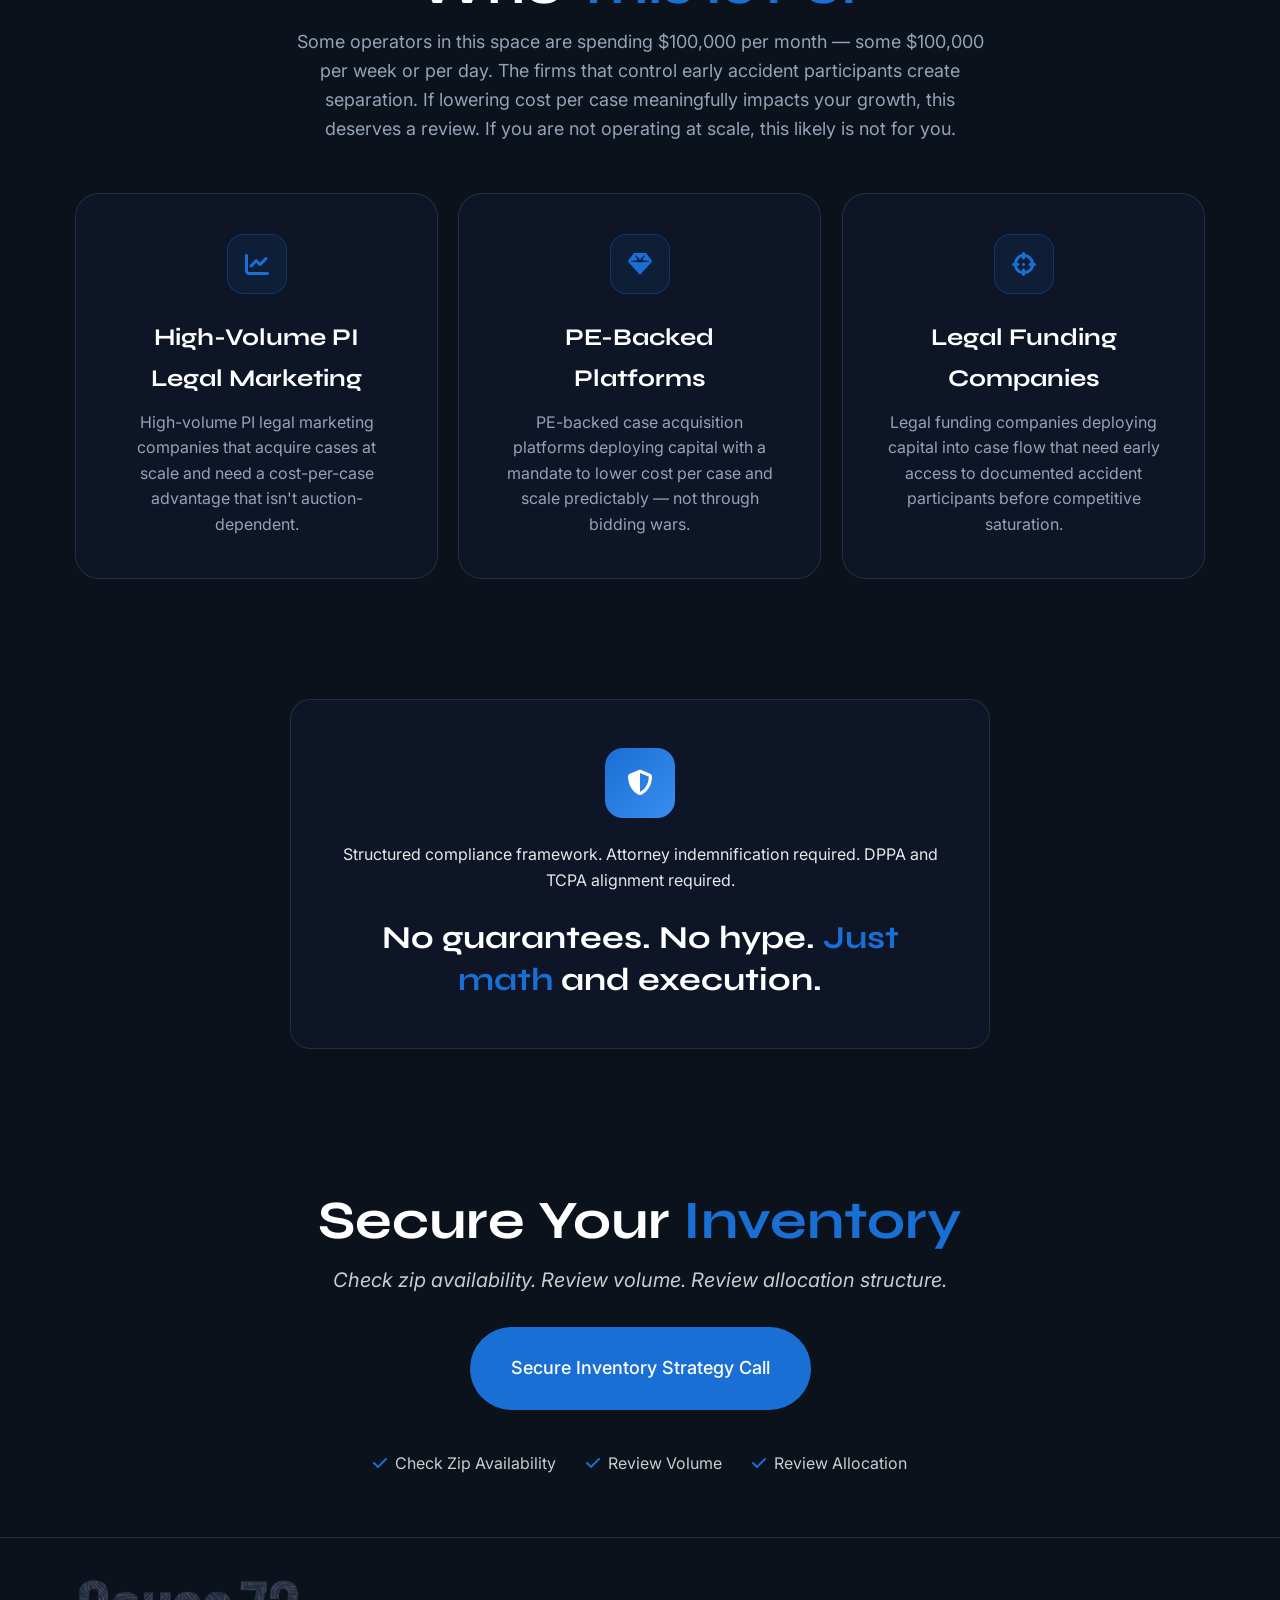
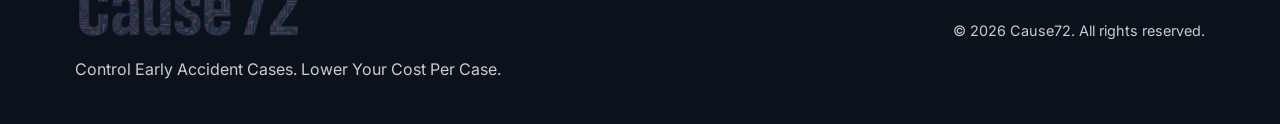
==== commit 25e4bbb5: "copy: apply Cause72 Website v2 content doc — full copy replacement" ====
--- a/index.html
+++ b/index.html
@@ -1260,14 +1260,15 @@
                 <div class="hero-left animate-left">
                     <h1 class="hero-headline">
                         <strong>
-                            <span class="white">Lower Your Cost Per Case </span>
-                            <span class="accent">Stop Overpaying for Clicks</span>
+                            <span class="white">Control Early Accident Cases. </span>
+                            <span class="accent">Lower Your Cost Per Case.</span>
                         </strong>
                     </h1>
                     <p class="hero-subtext">
-                        Secure accident participants within 72 hours—including full name, cell, and email. Break even
-                        with as few as 2 signed cases per 1,000 reports while your competitors are stuck in bidding
-                        wars.
+                        If you acquire personal injury cases at scale, you already know the problem: Costs keep rising.
+                        Competition keeps increasing. Every channel gets more expensive over time.<br><br>
+                        Cause72 gives you something most firms do not have: Early access to accident participants —
+                        before the market fully reacts.
                     </p>
                 </div>
 
@@ -1301,8 +1302,7 @@
             <!-- Section Header -->
             <div class="value-section-header animate-up">
                 <h2>
-                    <span class="white">Protecting Your Time.</span><br>
-                    <span class="accent">Maximizing Case Value.</span>
+                    <span class="white">What We </span><span class="accent">Actually Provide</span>
                 </h2>
             </div>
 
@@ -1313,8 +1313,9 @@
                         <i class="fas fa-brain"></i>
                     </div>
                     <h3>The On-The-Ground Advantage</h3>
-                    <p>Accident reports secured within 72 hours of being entered into county systems — full name, cell
-                        phone, email, every person involved.</p>
+                    <p>We secure motor vehicle accident reports within 72 hours of being entered into county systems
+                        nationwide. Full name. Cell phone. Email. Every person involved in the accident. On average,
+                        about two contacts per report.</p>
                 </div>
 
                 <div class="glass-card animate-up tilt-hover">
@@ -1322,8 +1323,8 @@
                         <i class="fas fa-bullseye"></i>
                     </div>
                     <h3>Controlled Inventory</h3>
-                    <p>Not recycled data. Not shared call traffic. Not form-fill arbitrage. Documented accident
-                        participants with backfilled contact information.</p>
+                    <p>This is not recycled data. This is not shared call traffic. This is not form-fill arbitrage. This
+                        is documented accident participants.</p>
                 </div>
 
                 <div class="glass-card animate-up tilt-hover">
@@ -1331,8 +1332,8 @@
                         <i class="fas fa-network-wired"></i>
                     </div>
                     <h3>Scalable Advantage</h3>
-                    <p>No auction. No bidding war. No rising ad costs. Expand by purchasing more reports — that's the
-                        scaling model.</p>
+                    <p>No auction. No bidding war. No rising ad costs. You purchase more reports. That's the scaling
+                        model.</p>
                 </div>
             </div>
         </div>
@@ -1345,10 +1346,11 @@
         <div class="section-inner">
             <div class="process-header-inner animate-up">
                 <h2>
-                    <span class="accent">Engineered</span>
-                    <span class="white"> for Precision</span>
+                    <span class="white">Why Serious Operators </span>
+                    <span class="accent">Use This</span>
                 </h2>
-                <p class="subtitle">Our proprietary process delivers documented accident participants at scale</p>
+                <p class="subtitle">You already buy paid media, calls, leads, even signed cases. This changes the
+                    equation.</p>
             </div>
         </div>
     </section>
@@ -1365,8 +1367,9 @@
                         <i class="fas fa-cogs"></i>
                     </div>
                     <h3>The Break-Even Is Simple</h3>
-                    <p>1,000 reports ≈ ~2,000 contacts. Break-even ≈ 2 signed cases. Average fee: ~$30K per signed case.
-                        The math works before the channel is even optimized.</p>
+                    <p>1,000 reports typically produce around 2,000 accident participants. You need roughly 2 signed
+                        cases to break even. In most markets, that threshold is not difficult to clear. After that, your
+                        blended cost per case drops.</p>
                 </div>
             </div>
 
@@ -1377,9 +1380,9 @@
                         <i class="fas fa-rocket"></i>
                     </div>
                     <h3>You're First — Not Competing</h3>
-                    <p>72-hour delivery means you reach accident participants before the bidding wars start. No auction.
-                        No inflation. Full name. Cell phone. Email. Backfilled and enhanced. No competing for the same
-                        form-fill.</p>
+                    <p>Timing matters. Getting access within 72 hours changes the window of opportunity. The reports are
+                        secured through a national investigative network with access across counties nationwide. Very
+                        few sources distribute at this level, at this timing, and at scale.</p>
                 </div>
             </div>
 
@@ -1390,8 +1393,8 @@
                         <i class="fas fa-bolt"></i>
                     </div>
                     <h3>Scale Is Just Volume</h3>
-                    <p>No new infrastructure. No new team. Plug into your existing intake and call operations. Expand
-                        simply by purchasing more reports. Geographic allocation. Fixed pricing. First-come.</p>
+                    <p>If it works in one geography, you expand. There is no auction. No bidding war. No rising ad
+                        costs. You purchase more reports. That's the scaling model.</p>
                 </div>
             </div>
         </div>
@@ -1404,11 +1407,13 @@
         <div class="section-inner">
             <div class="partnerships-header animate-up">
                 <h2>
-                    <span class="white">Strategic Partnerships</span>
-                    <span class="accent"> Only</span>
+                    <span class="white">Who </span>
+                    <span class="accent">This Is For</span>
                 </h2>
-                <p class="subtitle">We don't work with everyone. We seek strategic growth partners who value long-term
-                    relationships over high volume. Our availability is based on mutual qualification.</p>
+                <p class="subtitle">Some operators in this space are spending $100,000 per month — some $100,000 per
+                    week or per day. The firms that control early accident participants create separation. If lowering
+                    cost per case meaningfully impacts your growth, this deserves a review. If you are not operating at
+                    scale, this likely is not for you.</p>
             </div>
 
             <div class="partnership-cards-row">
@@ -1418,9 +1423,9 @@
                             <i class="fas fa-chart-line"></i>
                         </div>
                     </div>
-                    <h3>High-Volume PI Firms</h3>
-                    <p>Partners who understand the value of pre-qualified leads and are committed to scaling their case
-                        intake operations intelligently.</p>
+                    <h3>High-Volume PI Legal Marketing</h3>
+                    <p>High-volume PI legal marketing companies that acquire cases at scale and need a cost-per-case
+                        advantage that isn't auction-dependent.</p>
                 </div>
 
                 <div class="partnership-card animate-up tilt-hover">
@@ -1430,8 +1435,8 @@
                         </div>
                     </div>
                     <h3>PE-Backed Platforms</h3>
-                    <p>Case acquisition platforms with growth mandates that prioritize predictable math and capital
-                        deployment over auction-driven volatility.</p>
+                    <p>PE-backed case acquisition platforms deploying capital with a mandate to lower cost per case and
+                        scale predictably — not through bidding wars.</p>
                 </div>
 
                 <div class="partnership-card animate-up tilt-hover">
@@ -1441,8 +1446,8 @@
                         </div>
                     </div>
                     <h3>Legal Funding Companies</h3>
-                    <p>Organizations deploying capital into case flow that need early access to accident participants
-                        before competitive saturation.</p>
+                    <p>Legal funding companies deploying capital into case flow that need early access to documented
+                        accident participants before competitive saturation.</p>
                 </div>
             </div>
         </div>
@@ -1459,15 +1464,13 @@
                     <i class="fas fa-shield-alt"></i>
                 </div>
 
-                <p class="quote">"25+ years of combined experience engineering targeted marketing, digital
-                    infrastructure, and intelligence systems."</p>
+                <p class="quote">Structured compliance framework. Attorney indemnification required. DPPA and TCPA
+                    alignment required.</p>
 
                 <h2>
-                    <span class="white">Our partners sign cases with </span>
-                    <span class="accent">confidence</span>
-                    <span class="white"> and scale with </span>
-                    <span class="accent">precision</span>
-                    <span class="white">.</span>
+                    <span class="white">No guarantees. No hype. </span>
+                    <span class="accent">Just math</span>
+                    <span class="white"> and execution.</span>
                 </h2>
             </div>
         </div>
@@ -1481,18 +1484,16 @@
         <div class="section-inner">
             <div class="final-cta-inner animate-up">
                 <h2>
-                    <span class="white">Ready to </span>
-                    <span class="accent">Move Faster</span>
-                    <span class="white">?</span>
+                    <span class="white">Secure Your </span>
+                    <span class="accent">Inventory</span>
                 </h2>
-                <p class="cta-subtitle">Limited availability. Schedule your strategy call to explore a strategic
-                    partnership.</p>
-                <a href="schedule-call" class="final-cta-btn">Check Zip Availability</a>
+                <p class="cta-subtitle">Check zip availability. Review volume. Review allocation structure.</p>
+                <a href="schedule-call" class="final-cta-btn">Secure Inventory Strategy Call</a>
 
                 <ul class="cta-bullets">
-                    <li>Strategic Partnerships</li>
-                    <li>Premium Lead Quality</li>
-                    <li>Intelligent Systems</li>
+                    <li>Check Zip Availability</li>
+                    <li>Review Volume</li>
+                    <li>Review Allocation</li>
                 </ul>
             </div>
         </div>
@@ -1509,7 +1510,7 @@
                         <img src="assets/logo/cause72deploy_transparent_logo_no_tagline.png" alt="Cause72"
                             class="footer-logo">
                     </a>
-                    <span class="footer-tagline">The Intelligence Layer Behind Top PI Firms</span>
+                    <span class="footer-tagline">Control Early Accident Cases. Lower Your Cost Per Case.</span>
                 </div>
                 <div class="footer-right">
                     © 2026 Cause72. All rights reserved.
